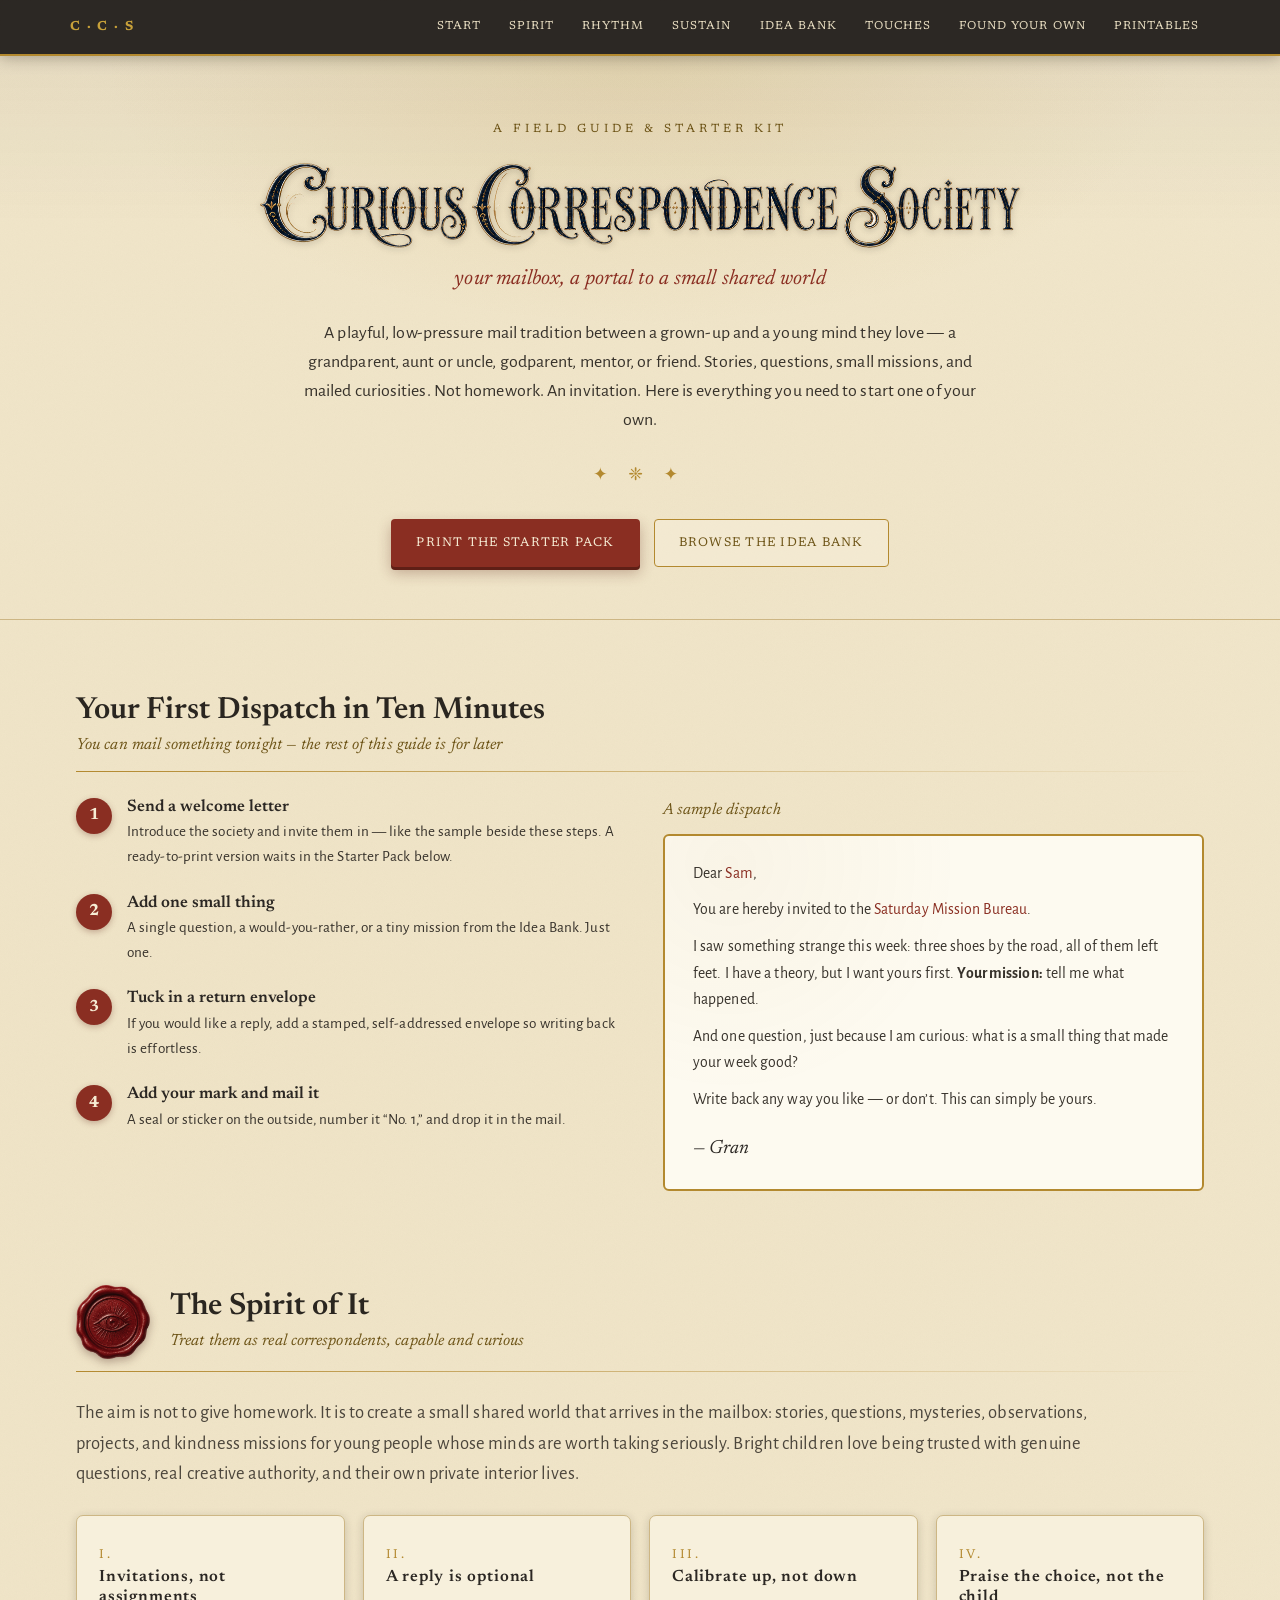
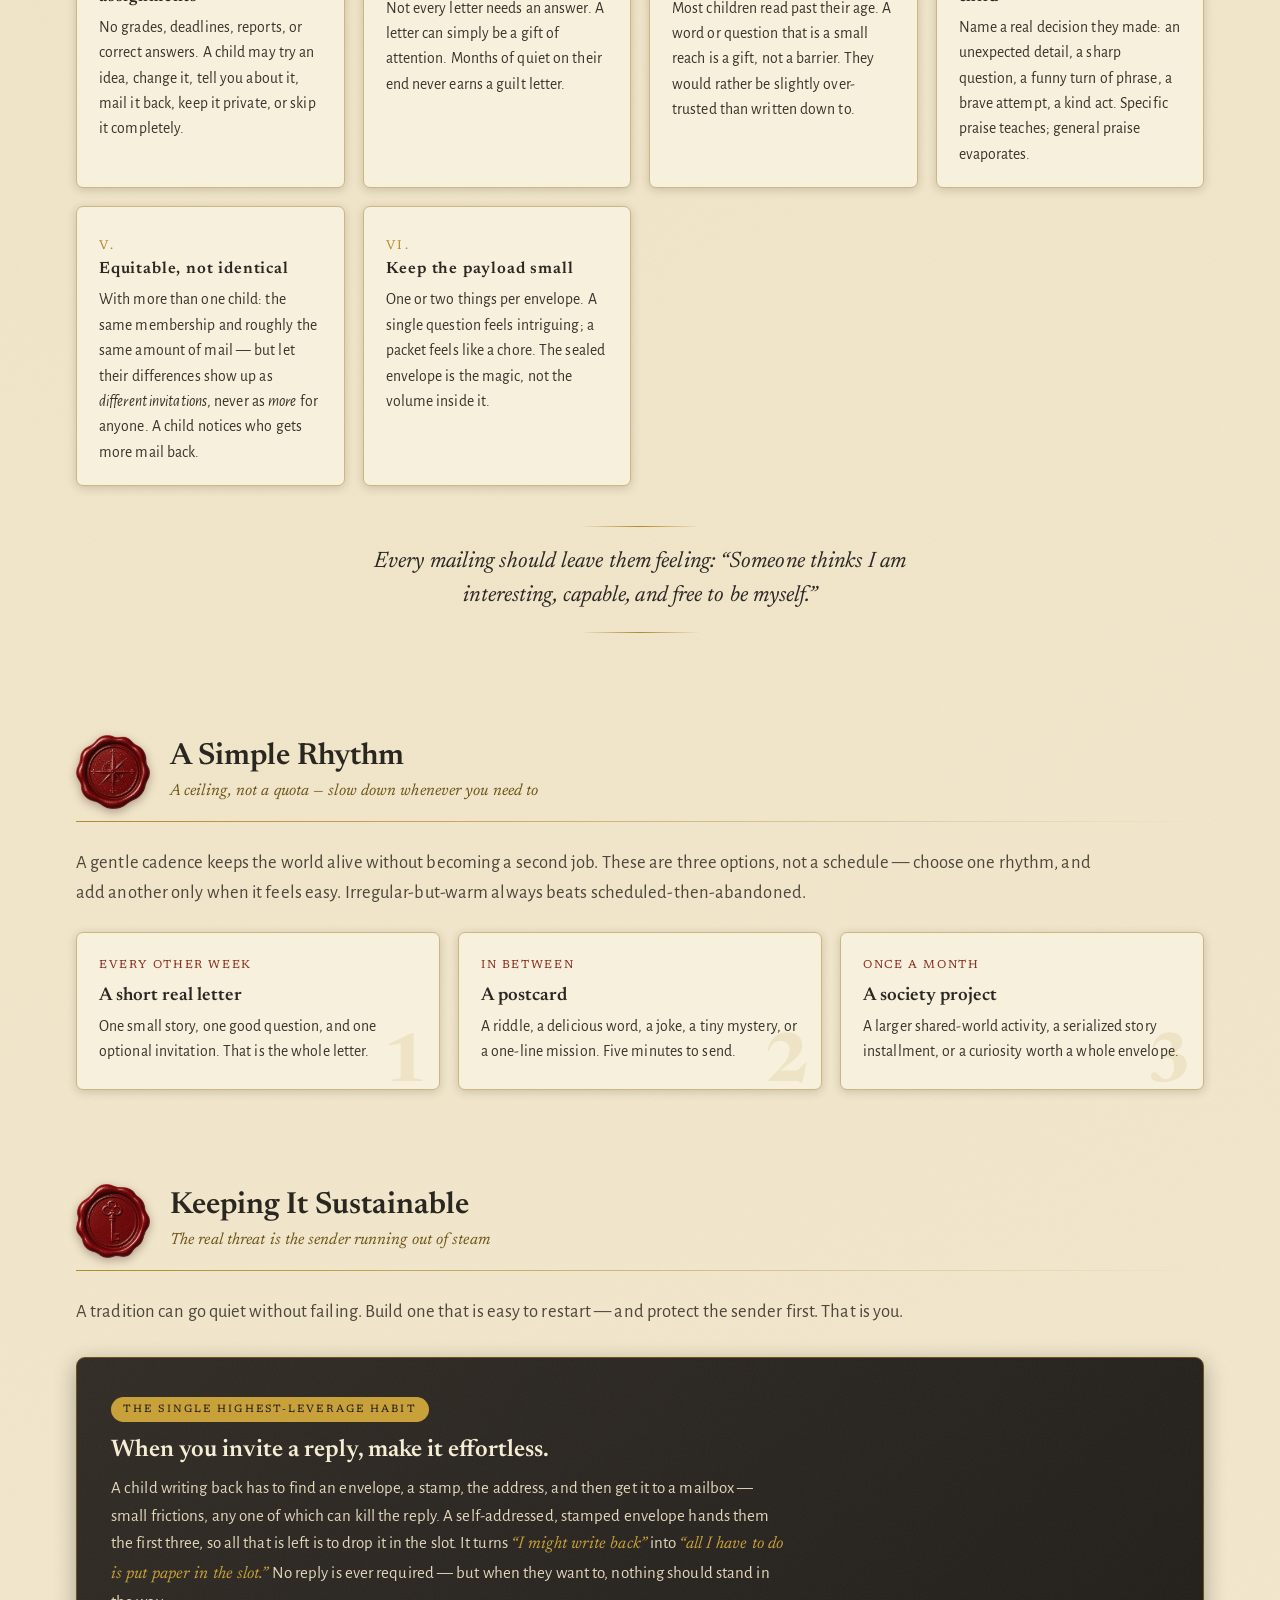
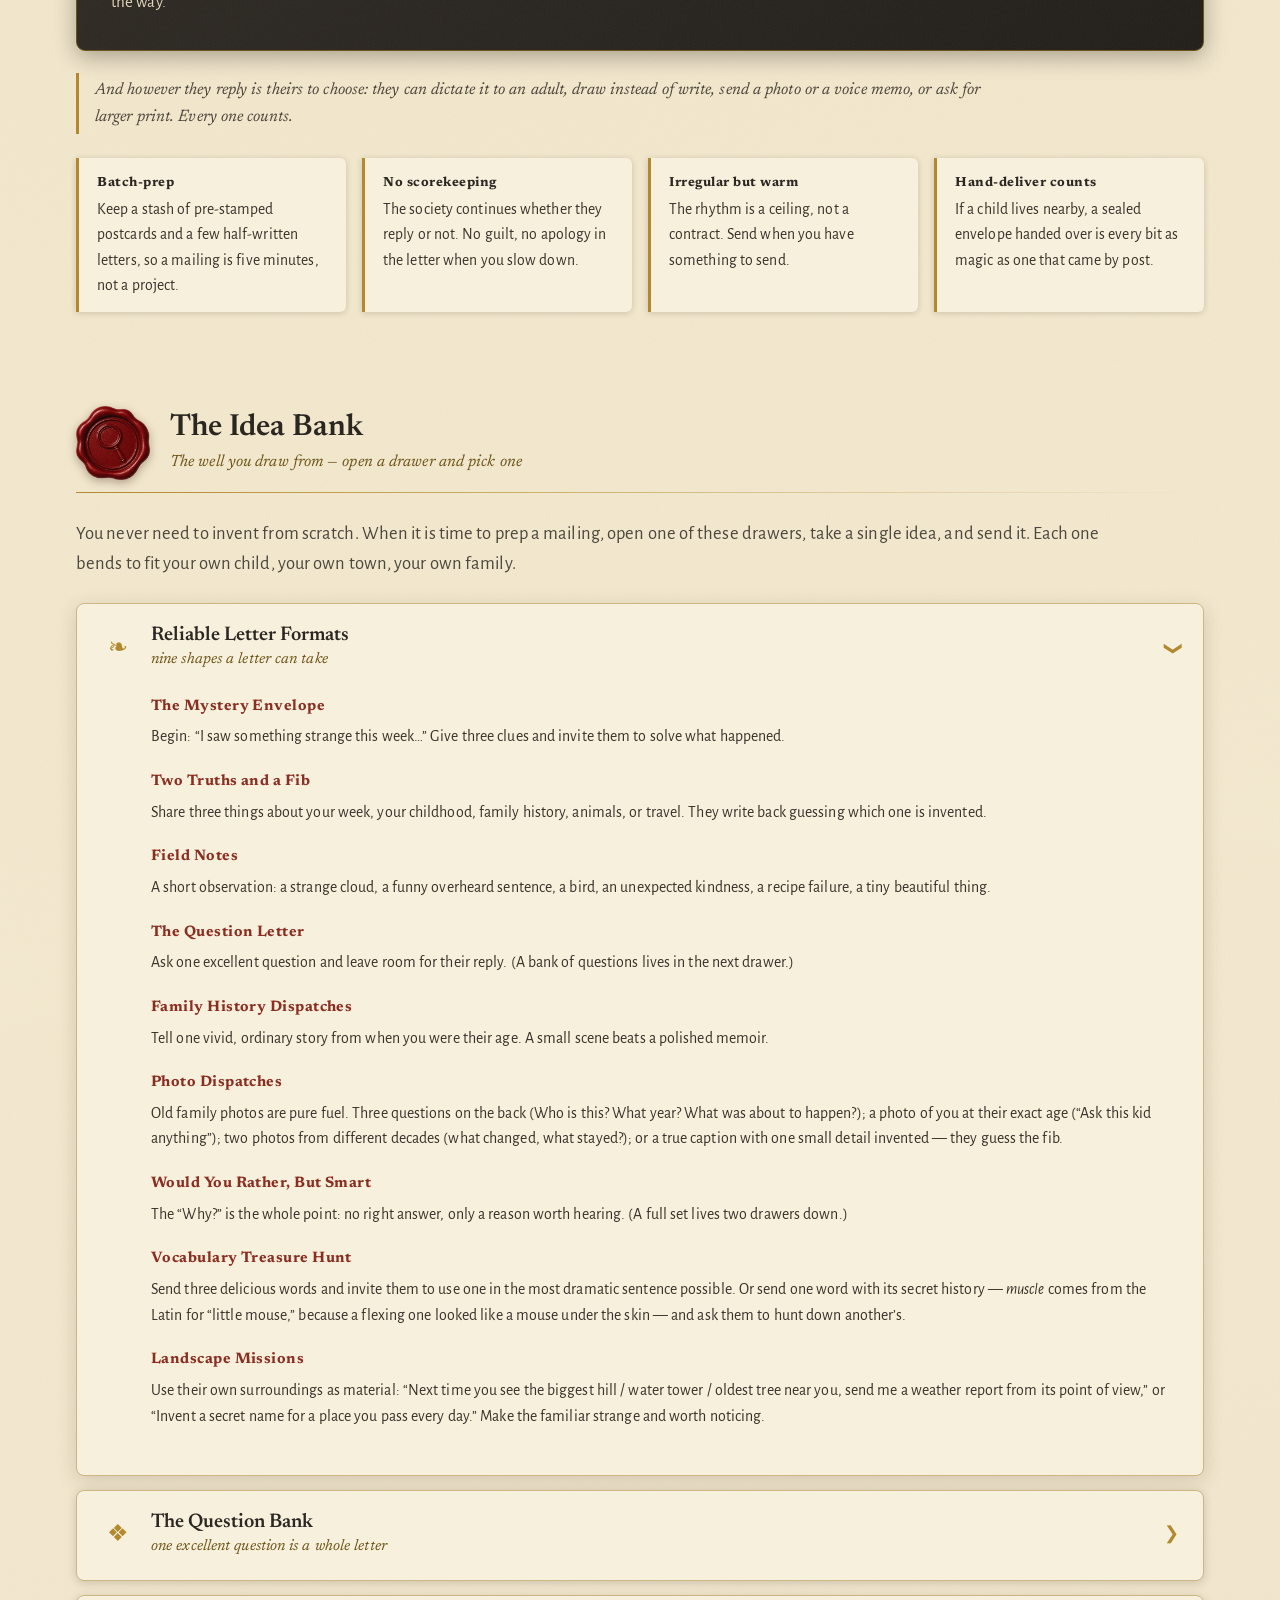
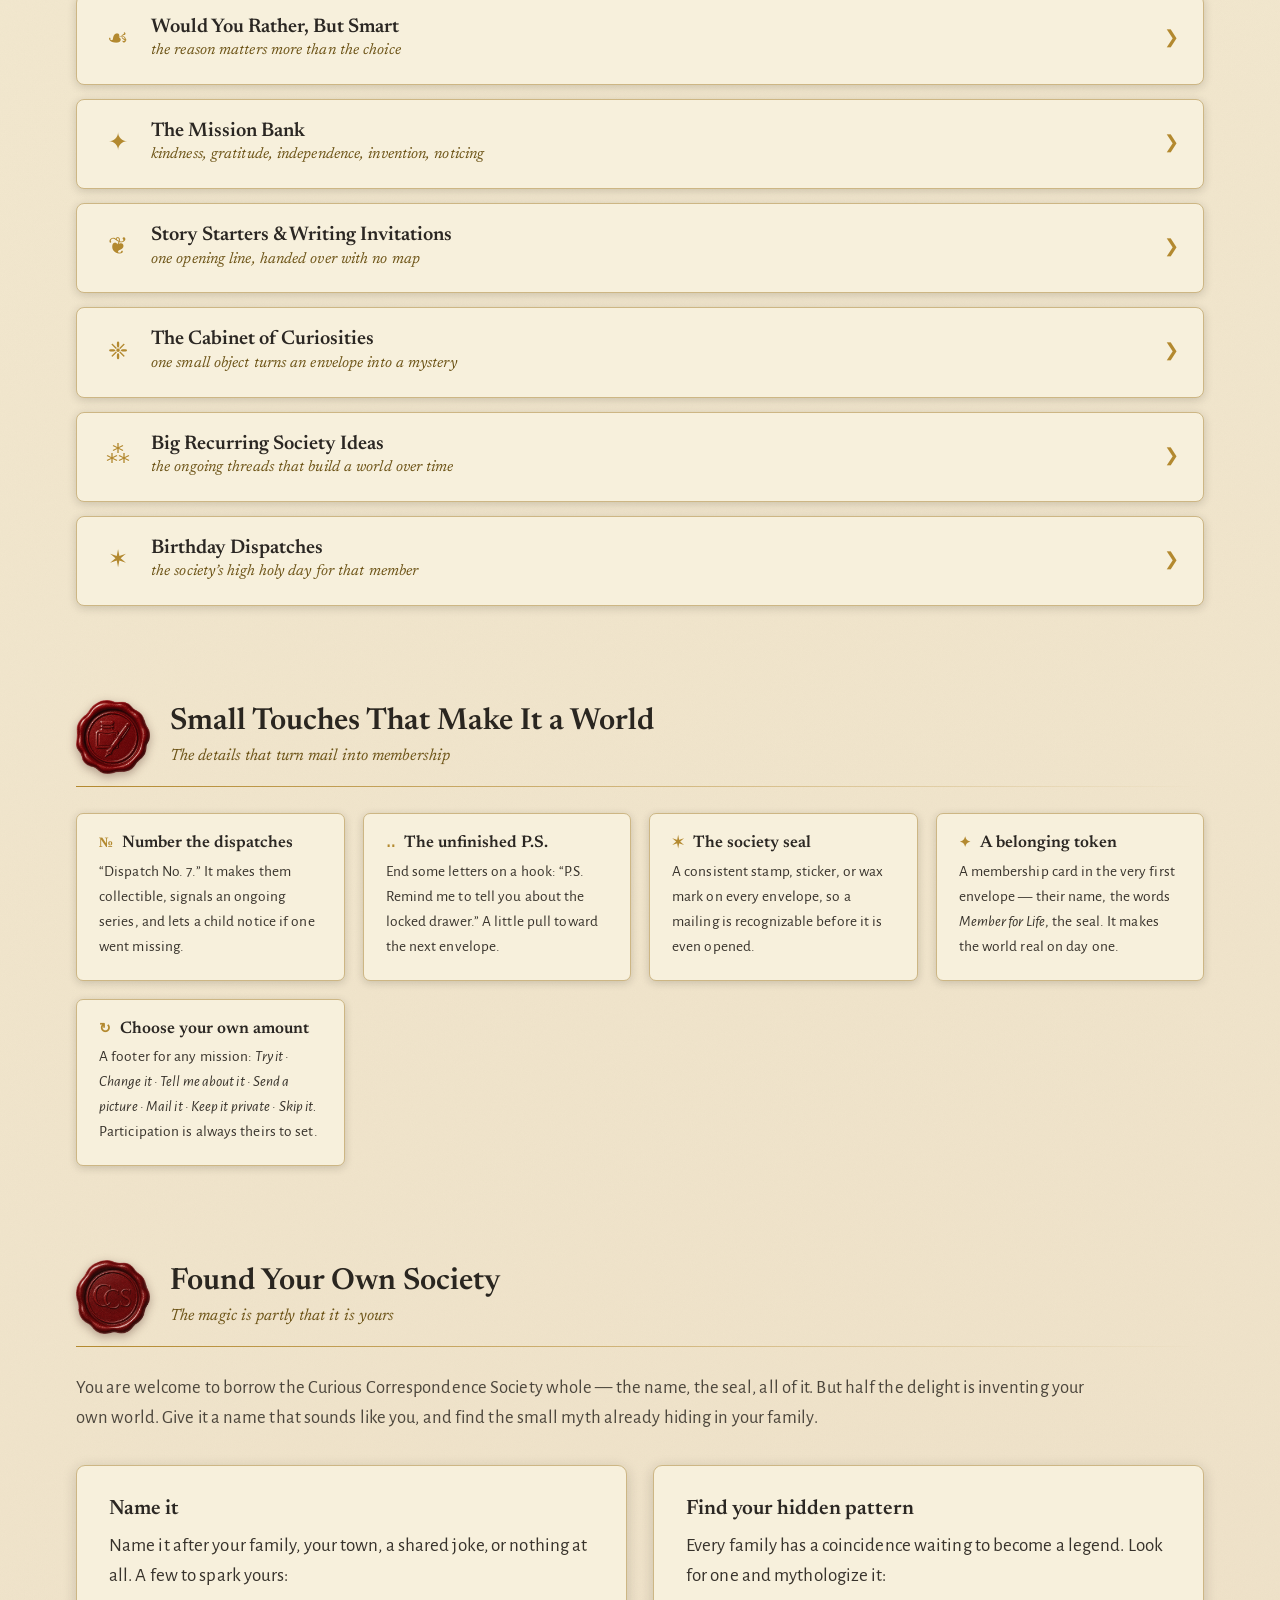
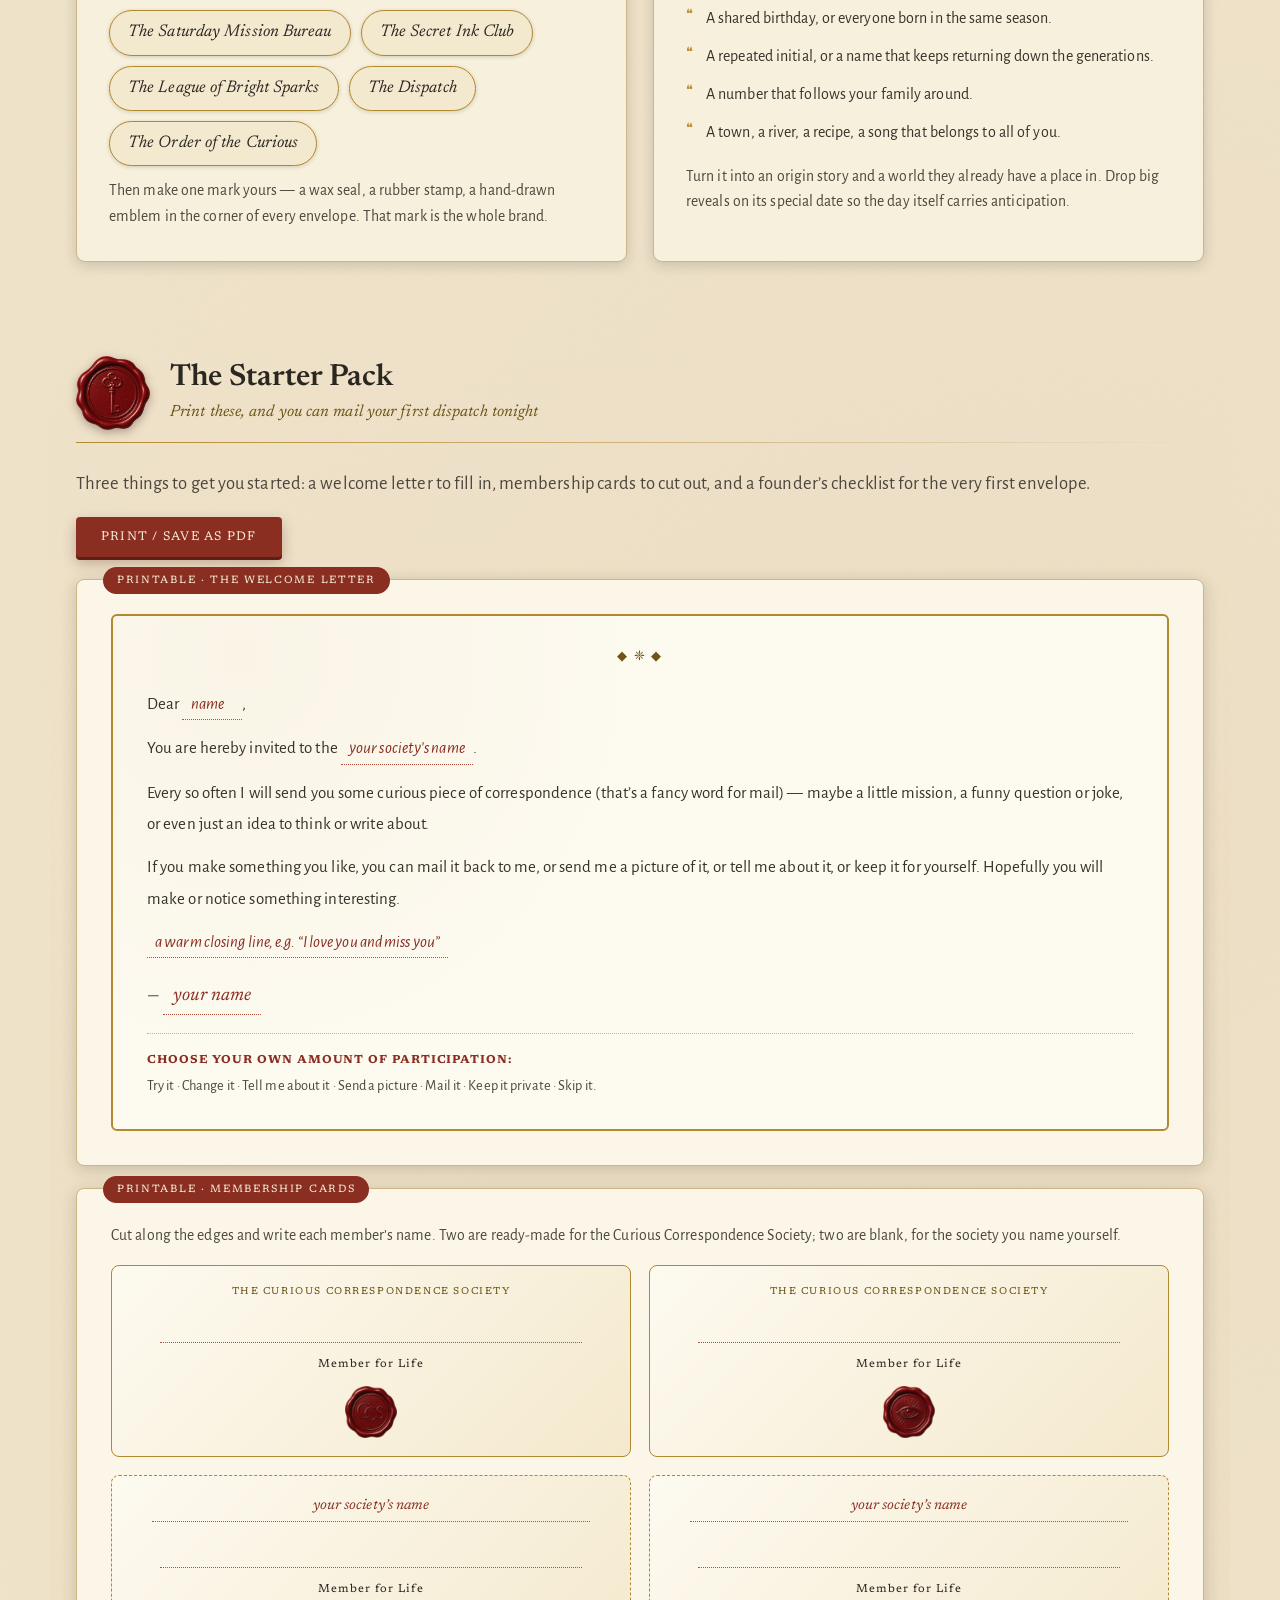
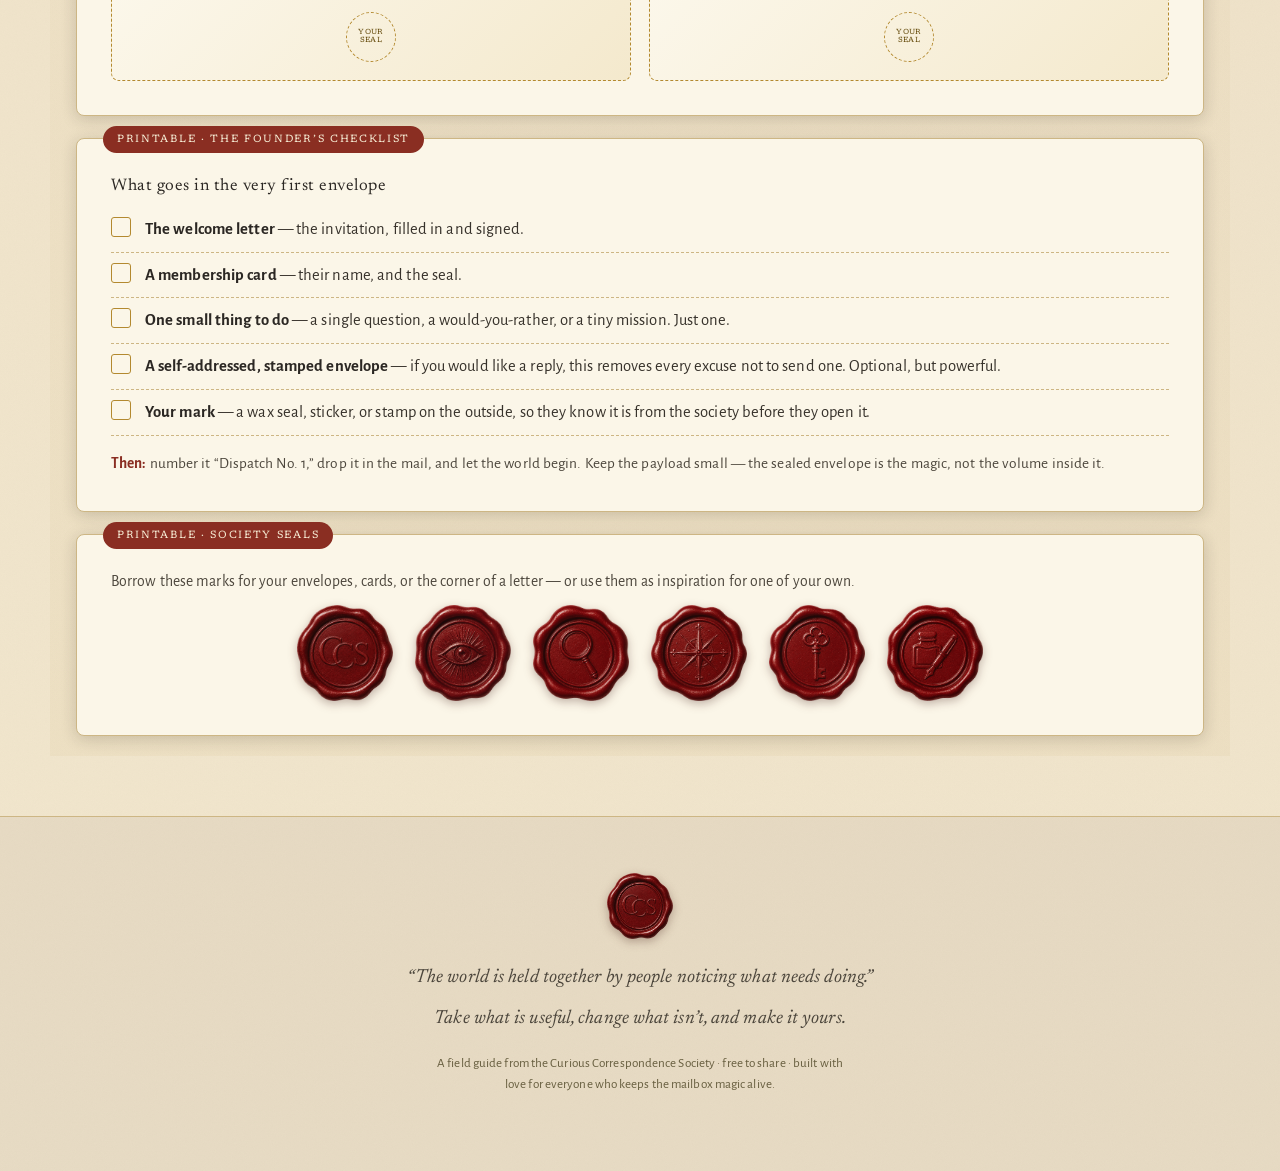
==== index.html @ 58514952 "Curious Correspondence Society: field guide + printable starter kit" ====
<!DOCTYPE html>
<html lang="en">
<head>
<meta charset="UTF-8">
<meta name="viewport" content="width=device-width, initial-scale=1.0">
<title>The Curious Correspondence Society — Start Your Own</title>
<meta name="description" content="A field guide and printable starter kit for starting a playful mail tradition with a young mind you love. Stories, questions, small missions, and mailed curiosities.">
<meta property="og:title" content="The Curious Correspondence Society — Start Your Own">
<meta property="og:description" content="A field guide and printable starter kit for starting a playful mail tradition with a young mind you love.">
<meta property="og:type" content="website">
<meta property="og:image" content="https://caldwellcourtneyc.github.io/curious-correspondence-society/assets/CCS-seal.png">
<link rel="icon" type="image/png" href="assets/CCS-seal.png">
<link href="fonts/fonts.css" rel="stylesheet">
<style>
  :root{
    --parchment:#f3e9cf;
    --parchment-deep:#ecdfbe;
    --parchment-card:#f7f0dc;
    --ink:#2a2620;
    --ink-soft:#4c463c;
    --ink-body:#37322b;
    --charcoal:#2b2723;
    --gold:#b3892f;
    --gold-bright:#c8a13a;
    --gold-deep:#6d5417;
    --wax:#8a2e22;
    --wax-soft:#b7503f;
    --rule:#cdb684;
    --shadow:rgba(32,26,18,.18);
  }
  *{box-sizing:border-box;margin:0;padding:0}
  html{scroll-behavior:smooth}
  body{
    font-family:'Alegreya Sans',system-ui,sans-serif;
    color:var(--ink-body);
    background:var(--parchment);
    background-image:
      radial-gradient(circle at 15% 12%, rgba(179,137,47,.06), transparent 42%),
      radial-gradient(circle at 85% 78%, rgba(138,46,34,.05), transparent 45%),
      url("data:image/svg+xml,%3Csvg xmlns='http://www.w3.org/2000/svg' width='140' height='140'%3E%3Cfilter id='n'%3E%3CfeTurbulence type='fractalNoise' baseFrequency='0.9' numOctaves='2' stitchTiles='stitch'/%3E%3CfeColorMatrix type='saturate' values='0'/%3E%3C/filter%3E%3Crect width='140' height='140' filter='url(%23n)' opacity='0.035'/%3E%3C/svg%3E");
    font-size:19px;
    line-height:1.62;
    letter-spacing:.005em;
  }
  h1,h2,h3,.display{font-family:'Newsreader',serif;font-optical-sizing:auto;color:var(--ink);font-weight:600;letter-spacing:0;line-height:1.18}
  .fell{font-family:'Newsreader',serif;font-style:italic}
  a{color:var(--wax)}
  a:focus-visible, summary:focus-visible, .btn:focus-visible, button:focus-visible{outline:2px solid var(--wax);outline-offset:3px;border-radius:3px}
  nav a:focus-visible{outline-color:var(--gold-bright);outline-offset:2px}
  .visually-hidden{position:absolute!important;width:1px;height:1px;padding:0;margin:-1px;overflow:hidden;clip:rect(0 0 0 0);white-space:nowrap;border:0}
  .skip-link{position:absolute;left:8px;top:-48px;z-index:60;background:var(--wax);color:#f6ecd4;padding:9px 16px;border-radius:0 0 5px 5px;font-family:'Newsreader',serif;font-size:.72rem;letter-spacing:.08em;text-transform:uppercase;text-decoration:none;transition:top .15s}
  .skip-link:focus{top:0}
  @media(prefers-reduced-motion:reduce){html{scroll-behavior:auto} *{transition:none!important;animation:none!important}}

  /* ===== NAV ===== */
  nav{
    position:sticky;top:0;z-index:40;
    background:rgba(38,34,30,.97);
    backdrop-filter:blur(4px);
    border-bottom:2px solid var(--gold);
    box-shadow:0 2px 14px rgba(20,16,10,.28);
  }
  nav .wrap{max-width:1180px;margin:0 auto;display:flex;align-items:center;gap:6px;padding:0 20px;height:54px;overflow-x:auto}
  nav .brand{font-family:'Newsreader',serif;color:var(--gold-bright);font-weight:700;font-size:.82rem;letter-spacing:.14em;text-transform:uppercase;white-space:nowrap;margin-right:auto;padding-right:14px}
  nav a{
    color:#e7dcc0;text-decoration:none;font-family:'Newsreader',serif;font-size:.72rem;
    letter-spacing:.09em;text-transform:uppercase;white-space:nowrap;padding:7px 11px;border-radius:3px;
    transition:color .18s,background .18s
  }
  nav a:hover{color:var(--gold-bright);background:rgba(255,255,255,.06)}

  /* ===== LAYOUT ===== */
  .section{max-width:1180px;margin:0 auto;padding:74px 26px 20px;scroll-margin-top:66px}
  .section.narrow{max-width:860px}
  .lede{font-size:1.16rem;color:var(--ink-soft);max-width:56em}

  /* ===== HERO ===== */
  header.hero{
    position:relative;text-align:center;
    padding:64px 22px 52px;
    background:
      linear-gradient(180deg, rgba(40,36,31,.05), transparent 30%),
      radial-gradient(ellipse 70% 80% at 50% 0%, rgba(179,137,47,.14), transparent 60%);
    border-bottom:1px solid var(--rule);
  }
  header.hero .kicker{font-family:'Newsreader',serif;letter-spacing:.34em;text-transform:uppercase;font-size:.74rem;color:var(--gold-deep);margin-bottom:24px}
  header.hero .wordmark{width:min(760px,90vw);height:auto;display:block;margin:0 auto 6px;filter:drop-shadow(0 2px 3px rgba(32,26,18,.16))}
  header.hero .tag{font-family:'Newsreader',serif;font-style:italic;font-size:1.32rem;color:var(--wax);margin:14px 0 22px}
  header.hero .intro{max-width:38em;margin:0 auto;font-size:1.12rem;color:var(--ink-body)}
  .flourish{color:var(--gold);font-size:1.1rem;letter-spacing:.5em;margin:26px 0 4px;user-select:none}
  .cta-row{display:flex;gap:14px;justify-content:center;flex-wrap:wrap;margin-top:30px}
  .btn{
    font-family:'Newsreader',serif;font-size:.78rem;letter-spacing:.1em;text-transform:uppercase;
    padding:13px 24px;border-radius:4px;text-decoration:none;cursor:pointer;border:1.5px solid transparent;
    transition:transform .14s,box-shadow .14s,background .14s
  }
  .btn.primary{background:var(--wax);color:#f6ecd4;box-shadow:0 3px 0 #5f1f16,0 6px 14px rgba(90,30,20,.3)}
  .btn.primary:hover{transform:translateY(-1px);box-shadow:0 4px 0 #5f1f16,0 9px 18px rgba(90,30,20,.34)}
  .btn.ghost{border-color:var(--gold);color:var(--gold-deep);background:rgba(247,240,220,.5)}
  .btn.ghost:hover{background:var(--gold);color:#fff}

  /* ===== QUICK START ===== */
  .start-grid{display:grid;grid-template-columns:1fr 1fr;gap:46px;margin-top:24px;align-items:start}
  .quickstart{display:flex;flex-direction:column;gap:24px}
  .qstep{display:grid;grid-template-columns:auto 1fr;column-gap:15px;row-gap:3px;align-items:start}
  .qstep .qnum{grid-column:1;grid-row:1 / span 2;display:flex;align-items:center;justify-content:center;width:36px;height:36px;border-radius:50%;background:var(--wax);color:#f6ecd4;font-family:'Newsreader',serif;font-weight:700;font-size:1.02rem;box-shadow:0 2px 6px rgba(90,30,20,.3)}
  .qstep h3{grid-column:2;grid-row:1;font-size:1.04rem;color:var(--charcoal);margin-bottom:0}
  .qstep p{grid-column:2;grid-row:2;font-size:.95rem}
  .example-cap{font-family:'Newsreader',serif;font-style:italic;color:var(--gold-deep);font-size:1rem;margin-bottom:10px}
  .letter.example{margin:0;font-size:.98rem;line-height:1.7;padding:24px 28px}
  .replynote{margin-top:22px;font-family:'Newsreader',serif;font-style:italic;color:var(--ink-soft);font-size:1.04rem;border-left:3px solid var(--gold);padding:4px 0 4px 16px;max-width:56em}
  @media(max-width:760px){.start-grid{grid-template-columns:1fr;gap:30px}}

  /* ===== SECTION HEADINGS ===== */
  .head{display:flex;align-items:center;gap:20px;margin-bottom:12px}
  .head .seal{width:74px;height:74px;flex:none;filter:drop-shadow(0 3px 5px rgba(60,20,14,.34))}
  .head h2{font-size:1.9rem}
  .head .sub{font-family:'Newsreader',serif;font-style:italic;color:var(--gold-deep);font-size:1.02rem;margin-top:2px}
  .rule{height:1px;background:linear-gradient(90deg,var(--gold),transparent);margin:8px 0 26px}

  /* ===== SPIRIT / PRINCIPLE CARDS ===== */
  .principles{display:grid;grid-template-columns:repeat(auto-fit,minmax(232px,1fr));gap:18px;margin-top:26px}
  .principle{background:var(--parchment-card);border:1px solid var(--rule);border-radius:7px;padding:22px 22px 20px;box-shadow:0 2px 10px var(--shadow)}
  .principle h3{font-size:1.02rem;letter-spacing:.05em;margin-bottom:8px;color:var(--charcoal)}
  .principle p{font-size:.98rem;color:var(--ink-body)}
  .principle .mark{font-family:'Newsreader';color:var(--gold);font-size:.8rem;letter-spacing:.2em}

  blockquote.oath{
    font-family:'Newsreader',serif;font-style:italic;font-size:1.4rem;line-height:1.5;
    text-align:center;color:var(--charcoal);max-width:24em;margin:40px auto 8px;position:relative;padding:20px 0
  }
  blockquote.oath::before,blockquote.oath::after{content:'';position:absolute;left:50%;transform:translateX(-50%);width:120px;height:1px;background:linear-gradient(90deg,transparent,var(--gold),transparent)}
  blockquote.oath::before{top:0}blockquote.oath::after{bottom:0}

  /* ===== RHYTHM ===== */
  .rhythm{display:grid;grid-template-columns:repeat(auto-fit,minmax(230px,1fr));gap:18px;margin-top:24px}
  .beat{background:var(--parchment-card);border:1px solid var(--rule);border-radius:7px;padding:24px 22px;box-shadow:0 2px 10px var(--shadow);position:relative;overflow:hidden}
  .beat .when{font-family:'Newsreader';font-size:.72rem;letter-spacing:.14em;text-transform:uppercase;color:var(--wax);margin-bottom:9px}
  .beat h3{font-size:1.16rem;margin-bottom:7px;color:var(--charcoal)}
  .beat p{font-size:.98rem}
  .beat .num{position:absolute;right:12px;bottom:-10px;font-family:'Newsreader';font-weight:700;font-size:4.2rem;color:rgba(179,137,47,.13);line-height:1}

  /* ===== SUSTAIN / SASE HIGHLIGHT ===== */
  .keystone{
    background:url("data:image/svg+xml,%3Csvg xmlns='http://www.w3.org/2000/svg' width='160' height='160'%3E%3Cfilter id='ink'%3E%3CfeTurbulence type='fractalNoise' baseFrequency='0.85' numOctaves='2' stitchTiles='stitch'/%3E%3CfeColorMatrix type='saturate' values='0'/%3E%3C/filter%3E%3Crect width='160' height='160' filter='url(%23ink)' opacity='0.05'/%3E%3C/svg%3E"), linear-gradient(140deg,#302b25,#211d19);color:#f0e7cd;border-radius:9px;
    padding:34px 34px;margin-top:30px;border:1px solid var(--gold-deep);position:relative;
    box-shadow:0 6px 22px rgba(20,16,10,.32)
  }
  .keystone .tagpill{display:inline-block;font-family:'Newsreader';font-size:.66rem;letter-spacing:.2em;text-transform:uppercase;color:#241f1a;background:var(--gold-bright);padding:4px 12px;border-radius:20px;margin-bottom:14px}
  .keystone h3{color:#f4ecd4;font-size:1.5rem;margin-bottom:10px}
  .keystone p{color:#e2d7bb;font-size:1.06rem;max-width:40em}
  .keystone .hl{color:var(--gold-bright);font-style:italic;font-family:'Newsreader',serif}
  .sustain-list{display:grid;grid-template-columns:repeat(auto-fit,minmax(240px,1fr));gap:16px;margin-top:24px}
  .sustain-list li{list-style:none;background:var(--parchment-card);border-left:3px solid var(--gold);padding:14px 18px;border-radius:0 6px 6px 0;font-size:.98rem;box-shadow:0 1px 6px var(--shadow)}
  .sustain-list li b{color:var(--charcoal);font-family:'Newsreader';font-size:.82rem;letter-spacing:.04em;display:block;margin-bottom:3px}

  /* ===== IDEA BANK (accordion) ===== */
  .bank-intro{margin-bottom:8px}
  .bank{display:flex;flex-direction:column;gap:14px;margin-top:24px}
  details.cat{
    background:var(--parchment-card);border:1px solid var(--rule);border-radius:8px;
    box-shadow:0 2px 10px var(--shadow);overflow:hidden;transition:box-shadow .2s
  }
  details.cat[open]{box-shadow:0 5px 20px rgba(60,40,16,.16)}
  details.cat summary{
    cursor:pointer;list-style:none;padding:20px 24px;display:flex;align-items:center;gap:16px;
    user-select:none;transition:background .16s
  }
  details.cat summary::-webkit-details-marker{display:none}
  details.cat summary:hover{background:rgba(179,137,47,.07)}
  .cat .icn{font-family:'Newsreader',serif;font-size:1.5rem;line-height:1;flex:none;width:34px;text-align:center;color:var(--gold);text-shadow:0 1px 0 rgba(255,255,255,.4)}
  .cat .cat-t{flex:1}
  .cat .cat-t h3{font-size:1.24rem;color:var(--charcoal)}
  .cat .cat-t .cap{font-family:'Newsreader',serif;font-style:italic;color:var(--gold-deep);font-size:.96rem}
  .cat .chev{font-family:'Newsreader';color:var(--gold);font-size:1.1rem;transition:transform .22s;flex:none}
  details.cat[open] .chev{transform:rotate(90deg)}
  .cat-body{padding:2px 26px 26px 74px}
  .cat-body>p.note{font-size:.98rem;color:var(--ink-soft);margin:6px 0 16px;max-width:46em}
  .fmt{margin-bottom:20px}
  .fmt h4{font-family:'Newsreader';font-size:.95rem;letter-spacing:.03em;color:var(--wax);margin-bottom:5px}
  .fmt p{font-size:.99rem}
  .idea-list{columns:2;column-gap:34px;margin-top:6px}
  .idea-list li{list-style:none;padding:6px 0 6px 20px;position:relative;break-inside:avoid;font-size:1rem}
  .idea-list li::before{content:'\275D';position:absolute;left:0;top:5px;color:var(--gold);font-size:.8rem}
  .subhead{font-family:'Newsreader';font-size:.86rem;letter-spacing:.08em;text-transform:uppercase;color:var(--charcoal);margin:20px 0 6px;padding-bottom:5px;border-bottom:1px solid var(--rule)}
  .wordtrio{display:inline-block;background:rgba(179,137,47,.14);border:1px solid var(--rule);border-radius:4px;padding:2px 9px;margin:3px 5px 3px 0;font-family:'Newsreader';font-size:.82rem;color:var(--gold-deep)}

  /* ===== TOUCHES ===== */
  .touches{display:grid;grid-template-columns:repeat(auto-fit,minmax(250px,1fr));gap:18px;margin-top:24px}
  .touch{background:var(--parchment-card);border:1px solid var(--rule);border-radius:7px;padding:20px 22px;box-shadow:0 2px 9px var(--shadow)}
  .touch h3{font-size:1.05rem;color:var(--charcoal);margin-bottom:6px;display:flex;align-items:baseline;gap:9px}
  .touch h3 .g{font-family:'Newsreader';color:var(--gold);font-size:.9rem}
  .touch p{font-size:.96rem}

  /* ===== FOUND YOUR OWN ===== */
  .found{background:var(--parchment-card);border:1px solid var(--rule);border-radius:9px;padding:32px;margin-top:24px;box-shadow:0 3px 14px var(--shadow)}
  .found h3{color:var(--charcoal);font-size:1.3rem;margin-bottom:8px}
  .namegrid{display:flex;flex-wrap:wrap;gap:10px;margin:18px 0 6px}
  .namechip{font-family:'Newsreader',serif;font-style:italic;font-size:1.06rem;color:var(--charcoal);background:var(--parchment);border:1px solid var(--gold);border-radius:30px;padding:8px 18px;box-shadow:0 1px 4px var(--shadow)}
  .twocol{display:grid;grid-template-columns:1fr 1fr;gap:26px;margin-top:8px}
  @media(max-width:720px){.twocol{grid-template-columns:1fr}.idea-list{columns:1}}

  /* ===== PRINTABLES ===== */
  #printables{background:linear-gradient(180deg,transparent,rgba(179,137,47,.06))}
  .printable{
    background:#fbf6e8;border:1px solid var(--rule);border-radius:8px;padding:34px;margin-top:22px;
    box-shadow:0 3px 16px var(--shadow);position:relative
  }
  .printable .plabel{position:absolute;top:-13px;left:26px;background:var(--wax);color:#f6ecd4;font-family:'Newsreader';font-size:.66rem;letter-spacing:.16em;text-transform:uppercase;padding:5px 14px;border-radius:20px}
  .letter{
    border:2px double var(--gold);border-radius:6px;padding:30px 34px;background:
      radial-gradient(circle at 12% 8%,rgba(179,137,47,.05),transparent 40%),#fdfaf0;
    font-size:1.06rem;line-height:1.85
  }
  .letter .fill{border-bottom:1.5px dotted var(--wax-soft);color:var(--wax);font-style:italic;padding:0 6px;min-width:60px;display:inline-block}
  .letter .sig{font-family:'Newsreader',serif;font-style:italic;font-size:1.2rem;color:var(--charcoal);margin-top:20px}
  .cards-sheet{display:grid;grid-template-columns:1fr 1fr;gap:18px;margin-top:6px}
  .memcard{
    border:1.5px solid var(--gold);border-radius:8px;padding:18px;text-align:center;background:
      linear-gradient(135deg,#fdfaf0,#f4e9cd);position:relative;min-height:172px;
      display:flex;flex-direction:column;justify-content:center;gap:5px
  }
  .memcard .mc-soc{font-family:'Newsreader';font-size:.62rem;letter-spacing:.16em;text-transform:uppercase;color:var(--gold-deep)}
  .memcard .mc-name{font-family:'Newsreader',serif;font-style:italic;font-size:1.1rem;color:var(--wax);border-bottom:1px dotted var(--wax-soft);padding-bottom:5px;margin:4px 30px}
  .memcard .mc-status{font-family:'Newsreader';font-size:.72rem;letter-spacing:.08em;color:var(--charcoal);margin-top:4px}
  .memcard .mc-seal{width:52px;height:52px;margin:6px auto 0}
  .memcard.blank{border-style:dashed}
  .mc-soc-fill{font-family:'Newsreader',serif;font-style:italic;font-size:.9rem;color:var(--wax);border-bottom:1px dotted var(--wax-soft);padding-bottom:4px;margin:0 22px 2px}
  .mc-emblem-blank{width:50px;height:50px;margin:8px auto 0;border:1.5px dashed var(--gold);border-radius:50%;display:flex;align-items:center;justify-content:center;font-family:'Newsreader',serif;font-size:.46rem;line-height:1.15;color:var(--gold-deep);text-transform:uppercase;letter-spacing:.06em;text-align:center}
  .checklist{list-style:none;margin-top:6px}
  .checklist li{padding:9px 0 9px 34px;position:relative;font-size:1.04rem;border-bottom:1px dashed var(--rule)}
  .checklist li::before{content:'';position:absolute;left:0;top:10px;width:18px;height:18px;border:1.5px solid var(--gold);border-radius:3px}
  .checklist li b{color:var(--charcoal)}
  .seal-strip{display:flex;flex-wrap:wrap;gap:22px;justify-content:center;margin-top:10px}
  .seal-strip img{width:96px;height:96px;filter:drop-shadow(0 3px 5px rgba(60,20,14,.3))}

  /* ===== FOOTER ===== */
  footer{text-align:center;padding:56px 22px 70px;margin-top:60px;border-top:1px solid var(--rule);background:rgba(40,36,31,.05)}
  footer .seal{width:66px;height:66px;margin-bottom:14px;filter:drop-shadow(0 3px 5px rgba(60,20,14,.3))}
  footer p{font-family:'Newsreader',serif;font-style:italic;color:var(--ink-soft);max-width:32em;margin:0 auto 6px}
  footer .fine{font-family:'Alegreya Sans';font-style:normal;font-size:.82rem;color:#675e3f;margin-top:18px}

  /* ===== PRINT — "Print the Starter Pack" prints ONLY the 4 printable artifacts ===== */
  @media print{
    @page{ size:Letter; margin:14mm; }
    nav, header.hero, footer, .section:not(#printables), .print-hide{ display:none !important; }
    html, body{ background:#fff !important; color:#000; }
    body{ background-image:none !important; font-size:11pt; }
    #printables{ background:#fff; padding:0; max-width:none; }
    #printables .printable{ break-before:page; break-inside:avoid; box-shadow:none; border:1px solid #999; margin:0; padding:20px; }
    #printables .printable:first-of-type{ break-before:auto; }
    .memcard{ box-shadow:none; }
  }
  @media(max-width:600px){
    body{font-size:17px}
    .head h2{font-size:1.5rem}
    .head .seal{width:56px;height:56px}
    .cat-body{padding-left:26px}
    .cards-sheet{grid-template-columns:1fr}
    /* Mobile nav: brand + two priority links, no horizontal scroll */
    nav .wrap{overflow-x:visible;gap:2px}
    nav .brand{font-size:.72rem;padding-right:8px}
    nav a{display:none}
    nav a[href="#start"], nav a[href="#bank"], nav a[href="#printables"]{display:inline-block}
  }
</style>
</head>
<body>

<a class="skip-link" href="#main">Skip to content</a>

<nav aria-label="Field guide sections">
  <div class="wrap">
    <span class="brand">C · C · S</span>
    <a href="#start">Start</a>
    <a href="#spirit">Spirit</a>
    <a href="#rhythm">Rhythm</a>
    <a href="#sustain">Sustain</a>
    <a href="#bank">Idea Bank</a>
    <a href="#touches">Touches</a>
    <a href="#found">Found Your Own</a>
    <a href="#printables">Printables</a>
  </div>
</nav>

<header class="hero">
  <h1 class="visually-hidden">Curious Correspondence Society — Start Your Own</h1>
  <div class="kicker">A Field Guide &amp; Starter Kit</div>
  <img class="wordmark" src="assets/CCS-wordmark.png" alt="Curious Correspondence Society">
  <div class="tag">your mailbox, a portal to a small shared world</div>
  <p class="intro">A playful, low-pressure mail tradition between a grown-up and a young mind they love — a grandparent, aunt or uncle, godparent, mentor, or friend. Stories, questions, small missions, and mailed curiosities. Not homework. An invitation. Here is everything you need to start one of your own.</p>
  <div class="flourish">✦ ❈ ✦</div>
  <div class="cta-row">
    <a class="btn primary" href="#printables">Print the Starter Pack</a>
    <a class="btn ghost" href="#bank">Browse the Idea Bank</a>
  </div>
</header>

<main id="main">

<!-- ============ START HERE ============ -->
<section class="section" id="start">
  <div class="head">
    <div>
      <h2>Your First Dispatch in Ten Minutes</h2>
      <div class="sub">You can mail something tonight — the rest of this guide is for later</div>
    </div>
  </div>
  <div class="rule"></div>
  <div class="start-grid">
  <div class="quickstart">
    <div class="qstep"><span class="qnum">1</span><h3>Send a welcome letter</h3><p>Introduce the society and invite them in — like the sample beside these steps. A ready-to-print version waits in the Starter Pack below.</p></div>
    <div class="qstep"><span class="qnum">2</span><h3>Add one small thing</h3><p>A single question, a would-you-rather, or a tiny mission from the Idea Bank. Just one.</p></div>
    <div class="qstep"><span class="qnum">3</span><h3>Tuck in a return envelope</h3><p>If you would like a reply, add a stamped, self-addressed envelope so writing back is effortless.</p></div>
    <div class="qstep"><span class="qnum">4</span><h3>Add your mark and mail it</h3><p>A seal or sticker on the outside, number it &ldquo;No. 1,&rdquo; and drop it in the mail.</p></div>
  </div>
  <div class="example-wrap">
    <div class="example-cap">A sample dispatch</div>
    <div class="letter example">
      <p>Dear <span style="color:var(--wax)">Sam</span>,</p>
      <p style="margin-top:10px">You are hereby invited to the <span style="color:var(--wax)">Saturday Mission Bureau</span>.</p>
      <p style="margin-top:10px">I saw something strange this week: three shoes by the road, all of them left feet. I have a theory, but I want yours first. <b>Your mission:</b> tell me what happened.</p>
      <p style="margin-top:10px">And one question, just because I am curious: what is a small thing that made your week good?</p>
      <p style="margin-top:10px">Write back any way you like — or don&rsquo;t. This can simply be yours.</p>
      <p class="sig">— Gran</p>
    </div>
  </div>
  </div>
</section>

<!-- ============ SPIRIT ============ -->
<section class="section" id="spirit">
  <div class="head">
    <img class="seal" src="assets/eye-seal.png" alt="">
    <div>
      <h2>The Spirit of It</h2>
      <div class="sub">Treat them as real correspondents, capable and curious</div>
    </div>
  </div>
  <div class="rule"></div>
  <p class="lede">The aim is not to give homework. It is to create a small shared world that arrives in the mailbox: stories, questions, mysteries, observations, projects, and kindness missions for young people whose minds are worth taking seriously. Bright children love being trusted with genuine questions, real creative authority, and their own private interior lives.</p>

  <div class="principles">
    <div class="principle"><span class="mark">I.</span><h3>Invitations, not assignments</h3><p>No grades, deadlines, reports, or correct answers. A child may try an idea, change it, tell you about it, mail it back, keep it private, or skip it completely.</p></div>
    <div class="principle"><span class="mark">II.</span><h3>A reply is optional</h3><p>Not every letter needs an answer. A letter can simply be a gift of attention. Months of quiet on their end never earns a guilt letter.</p></div>
    <div class="principle"><span class="mark">III.</span><h3>Calibrate up, not down</h3><p>Most children read past their age. A word or question that is a small reach is a gift, not a barrier. They would rather be slightly over-trusted than written down to.</p></div>
    <div class="principle"><span class="mark">IV.</span><h3>Praise the choice, not the child</h3><p>Name a real decision they made: an unexpected detail, a sharp question, a funny turn of phrase, a brave attempt, a kind act. Specific praise teaches; general praise evaporates.</p></div>
    <div class="principle"><span class="mark">V.</span><h3>Equitable, not identical</h3><p>With more than one child: the same membership and roughly the same amount of mail — but let their differences show up as <i>different invitations</i>, never as <i>more</i> for anyone. A child notices who gets more mail back.</p></div>
    <div class="principle"><span class="mark">VI.</span><h3>Keep the payload small</h3><p>One or two things per envelope. A single question feels intriguing; a packet feels like a chore. The sealed envelope is the magic, not the volume inside it.</p></div>
  </div>

  <blockquote class="oath">Every mailing should leave them feeling: “Someone thinks I am interesting, capable, and free to be myself.”</blockquote>
</section>

<!-- ============ RHYTHM ============ -->
<section class="section" id="rhythm">
  <div class="head">
    <img class="seal" src="assets/compass-seal.png" alt="">
    <div>
      <h2>A Simple Rhythm</h2>
      <div class="sub">A ceiling, not a quota — slow down whenever you need to</div>
    </div>
  </div>
  <div class="rule"></div>
  <p class="lede">A gentle cadence keeps the world alive without becoming a second job. These are three options, not a schedule — choose one rhythm, and add another only when it feels easy. Irregular-but-warm always beats scheduled-then-abandoned.</p>
  <div class="rhythm">
    <div class="beat"><div class="when">Every other week</div><h3>A short real letter</h3><p>One small story, one good question, and one optional invitation. That is the whole letter.</p><span class="num">1</span></div>
    <div class="beat"><div class="when">In between</div><h3>A postcard</h3><p>A riddle, a delicious word, a joke, a tiny mystery, or a one-line mission. Five minutes to send.</p><span class="num">2</span></div>
    <div class="beat"><div class="when">Once a month</div><h3>A society project</h3><p>A larger shared-world activity, a serialized story installment, or a curiosity worth a whole envelope.</p><span class="num">3</span></div>
  </div>
</section>

<!-- ============ SUSTAIN ============ -->
<section class="section" id="sustain">
  <div class="head">
    <img class="seal" src="assets/key-seal.png" alt="">
    <div>
      <h2>Keeping It Sustainable</h2>
      <div class="sub">The real threat is the sender running out of steam</div>
    </div>
  </div>
  <div class="rule"></div>
  <p class="lede">A tradition can go quiet without failing. Build one that is easy to restart — and protect the sender first. That is you.</p>

  <div class="keystone">
    <span class="tagpill">The single highest-leverage habit</span>
    <h3>When you invite a reply, make it effortless.</h3>
    <p>A child writing back has to find an envelope, a stamp, the address, and then get it to a mailbox — small frictions, any one of which can kill the reply. A self-addressed, stamped envelope hands them the first three, so all that is left is to drop it in the slot. It turns <span class="hl">“I might write back”</span> into <span class="hl">“all I have to do is put paper in the slot.”</span> No reply is ever required — but when they want to, nothing should stand in the way.</p>
  </div>
  <p class="replynote">And however they reply is theirs to choose: they can dictate it to an adult, draw instead of write, send a photo or a voice memo, or ask for larger print. Every one counts.</p>

  <ul class="sustain-list">
    <li><b>Batch-prep</b>Keep a stash of pre-stamped postcards and a few half-written letters, so a mailing is five minutes, not a project.</li>
    <li><b>No scorekeeping</b>The society continues whether they reply or not. No guilt, no apology in the letter when you slow down.</li>
    <li><b>Irregular but warm</b>The rhythm is a ceiling, not a contract. Send when you have something to send.</li>
    <li><b>Hand-deliver counts</b>If a child lives nearby, a sealed envelope handed over is every bit as magic as one that came by post.</li>
  </ul>
</section>

<!-- ============ IDEA BANK ============ -->
<section class="section" id="bank">
  <div class="head">
    <img class="seal" src="assets/mag-glass-seal.png" alt="">
    <div>
      <h2>The Idea Bank</h2>
      <div class="sub">The well you draw from — open a drawer and pick one</div>
    </div>
  </div>
  <div class="rule"></div>
  <p class="lede bank-intro">You never need to invent from scratch. When it is time to prep a mailing, open one of these drawers, take a single idea, and send it. Each one bends to fit your own child, your own town, your own family.</p>

  <div class="bank">

    <!-- Letter formats -->
    <details class="cat" open>
      <summary><span class="icn" aria-hidden="true">❧</span><div class="cat-t"><h3>Reliable Letter Formats</h3><div class="cap">nine shapes a letter can take</div></div><span class="chev" aria-hidden="true">❯</span></summary>
      <div class="cat-body">
        <div class="fmt"><h4>The Mystery Envelope</h4><p>Begin: “I saw something strange this week…” Give three clues and invite them to solve what happened.</p></div>
        <div class="fmt"><h4>Two Truths and a Fib</h4><p>Share three things about your week, your childhood, family history, animals, or travel. They write back guessing which one is invented.</p></div>
        <div class="fmt"><h4>Field Notes</h4><p>A short observation: a strange cloud, a funny overheard sentence, a bird, an unexpected kindness, a recipe failure, a tiny beautiful thing.</p></div>
        <div class="fmt"><h4>The Question Letter</h4><p>Ask one excellent question and leave room for their reply. (A bank of questions lives in the next drawer.)</p></div>
        <div class="fmt"><h4>Family History Dispatches</h4><p>Tell one vivid, ordinary story from when you were their age. A small scene beats a polished memoir.</p></div>
        <div class="fmt"><h4>Photo Dispatches</h4><p>Old family photos are pure fuel. Three questions on the back (Who is this? What year? What was about to happen?); a photo of you at their exact age (“Ask this kid anything”); two photos from different decades (what changed, what stayed?); or a true caption with one small detail invented — they guess the fib.</p></div>
        <div class="fmt"><h4>Would You Rather, But Smart</h4><p>The “Why?” is the whole point: no right answer, only a reason worth hearing. (A full set lives two drawers down.)</p></div>
        <div class="fmt"><h4>Vocabulary Treasure Hunt</h4><p>Send three delicious words and invite them to use one in the most dramatic sentence possible. Or send one word with its secret history — <i>muscle</i> comes from the Latin for “little mouse,” because a flexing one looked like a mouse under the skin — and ask them to hunt down another’s.</p></div>
        <div class="fmt"><h4>Landscape Missions</h4><p>Use their own surroundings as material: “Next time you see the biggest hill / water tower / oldest tree near you, send me a weather report from its point of view,” or “Invent a secret name for a place you pass every day.” Make the familiar strange and worth noticing.</p></div>
      </div>
    </details>

    <!-- Question bank -->
    <details class="cat">
      <summary><span class="icn" aria-hidden="true">❖</span><div class="cat-t"><h3>The Question Bank</h3><div class="cap">one excellent question is a whole letter</div></div><span class="chev" aria-hidden="true">❯</span></summary>
      <div class="cat-body">
        <ul class="idea-list">
          <li>What is something adults usually misunderstand about kids?</li>
          <li>If you could make one rule the whole world had to follow, what would it be?</li>
          <li>What is a small thing that makes a day good?</li>
          <li>What is something you are better at than you were a year ago?</li>
          <li>What would you do with a completely free, completely secret afternoon?</li>
          <li>What is the bravest thing a kid your age can do?</li>
          <li>What is a question you wish a grown-up would ask you?</li>
          <li>If you could invent a brand-new feeling, what would it feel like, and when would you have it?</li>
          <li>If your pet could talk for one minute, what would you ask it?</li>
        </ul>
        <h4 class="subhead">The Good Question Box — real questions worth answering honestly</h4>
        <ul class="idea-list">
          <li>What were you afraid of when you were my age?</li>
          <li>What did you get wrong for a long time?</li>
          <li>What makes a good life?</li>
          <li>What is something you wish you had learned earlier?</li>
        </ul>
      </div>
    </details>

    <!-- Would you rather -->
    <details class="cat">
      <summary><span class="icn" aria-hidden="true">☙</span><div class="cat-t"><h3>Would You Rather, But Smart</h3><div class="cap">the reason matters more than the choice</div></div><span class="chev" aria-hidden="true">❯</span></summary>
      <div class="cat-body">
        <p class="note">There is no right answer — only a reason worth hearing. Always ask “Why?”</p>
        <ul class="idea-list">
          <li>Read any book instantly, or remember every conversation perfectly?</li>
          <li>Talk to animals, but most are a little boring — or talk to plants, fascinating but only in whispers?</li>
          <li>Fly, but only one foot off the ground — or be invisible, but only when nobody is looking?</li>
          <li>Have a pet dragon the size of a cat, or a horse the size of a dog?</li>
          <li>Make any drawing come to life for one hour, or grow any plant full-size in one minute?</li>
          <li>Always know when someone is lying, or always know the right thing to say?</li>
          <li>Live inside your favorite book for a week, or have your favorite character come live with you for a week?</li>
          <li>Step into any story and change the ending, or know how every story ends before you begin?</li>
          <li>Know the answer to every question, or always know the perfect question to ask?</li>
          <li>Understand every language on Earth, or talk to one animal of your choice forever?</li>
          <li>Remember every dream you have ever had, or choose what you dream tonight?</li>
          <li>Discover a brand-new color nobody has ever seen, or a brand-new animal nobody has ever met?</li>
          <li>Have a map that shows where you will be tomorrow, or a map that shows where anything you have lost is right now?</li>
          <li>Be able to make anyone laugh, or make anyone feel brave?</li>
          <li>Have everyone always tell you the truth, or everyone always be kind — even when it is not quite true?</li>
          <li>Be remembered by everyone for one small kind thing, or never remembered but you quietly helped a thousand people?</li>
          <li>Pause time for everyone but you, or rewind ten minutes once a day?</li>
          <li>Have a tiny weather cloud that follows only you and obeys you, or a shadow that does whatever it wants?</li>
        </ul>
      </div>
    </details>

    <!-- Missions -->
    <details class="cat">
      <summary><span class="icn" aria-hidden="true">✦</span><div class="cat-t"><h3>The Mission Bank</h3><div class="cap">kindness, gratitude, independence, invention, noticing</div></div><span class="chev" aria-hidden="true">❯</span></summary>
      <div class="cat-body">
        <h4 class="subhead">Kindness Missions</h4>
        <ul class="idea-list">
          <li>Do one secret helpful thing for a parent, and do not tell them unless they catch you.</li>
          <li>Write someone in your house a note that makes their day easier.</li>
          <li>Make a comfort kit for a hard day: tea, a drawing, a joke, a blanket, a playlist.</li>
          <li>Give someone a compliment that is not about how they look.</li>
          <li>Leave a tiny kind note somewhere a stranger will find it.</li>
          <li>Do a chore that is not yours, and do not mention it.</li>
          <li>Find the person who seems most left out, and include them.</li>
          <li>Thank someone whose work usually goes unthanked: a bus driver, a librarian, a mail carrier.</li>
        </ul>
        <h4 class="subhead">Gratitude Missions</h4>
        <ul class="idea-list">
          <li>Write a thank-you letter to someone who will never expect one.</li>
          <li>Notice one thing an adult did for you this week and thank them specifically for it.</li>
          <li>Keep a “good things” jar for a week: one slip a day, then read them all at once.</li>
          <li>Thank someone for something they did long ago that they have probably forgotten.</li>
          <li>Thank a thing, not a person: your bike, a favorite tree, your warm bed. Out loud. Yes, it is a little silly.</li>
        </ul>
        <h4 class="subhead">Independence Missions</h4>
        <ul class="idea-list">
          <li>Plan and make a snack for yourself and one other person.</li>
          <li>Organize one tiny area: a drawer, a shelf, a backpack pocket.</li>
          <li>Learn to do one household thing you have not done before.</li>
          <li>Make a checklist for a morning or bedtime routine and test it for two days.</li>
          <li>Help plan one meal: make the list, then help shop for it.</li>
          <li>Save up for something small and buy it yourself.</li>
          <li>Plan a whole afternoon — the activity, the snack, and the cleanup.</li>
        </ul>
        <h4 class="subhead">Creative Project Missions</h4>
        <ul class="idea-list">
          <li>Create a one-page newspaper about your house.</li>
          <li>Make a tiny museum exhibit with five objects and labels.</li>
          <li>Design a board game using only paper, coins, and one die.</li>
          <li>Make a field guide to imaginary animals of your town.</li>
          <li>Create a menu for a restaurant run by book characters.</li>
          <li>Build a blanket-fort reading room and name it.</li>
          <li>Invent a business that sells something nobody knew they needed.</li>
          <li>Design the perfect treehouse and label every secret.</li>
          <li>Make a comic about the most boring thing that happened this week, but make it dramatic.</li>
          <li>Invent a flag for your family and explain what each part means.</li>
          <li>Build a time-capsule shoebox and write the letter that goes inside it.</li>
          <li>Create a museum exhibit called <i>Things Adults Have Forgotten.</i></li>
        </ul>
        <h4 class="subhead">Observation Missions</h4>
        <ul class="idea-list">
          <li>Describe the biggest thing on your horizon in three different moods.</li>
          <li>Find the most interesting rock you can and write its biography.</li>
          <li>Listen outside for five minutes and list every sound.</li>
          <li>Pick a tree or plant and observe it once a week for a month.</li>
          <li>Take a walk and collect five story titles from things you see.</li>
          <li>Find five faces hiding in everyday objects and draw them.</li>
          <li>Pick one color and find it ten times in a single day.</li>
          <li>Watch an ant or any small creature for five minutes and narrate its mission.</li>
          <li>Collect one interesting sentence you overhear out in the world.</li>
        </ul>
      </div>
    </details>

    <!-- Story starters + writing -->
    <details class="cat">
      <summary><span class="icn" aria-hidden="true">❦</span><div class="cat-t"><h3>Story Starters &amp; Writing Invitations</h3><div class="cap">one opening line, handed over with no map</div></div><span class="chev" aria-hidden="true">❯</span></summary>
      <div class="cat-body">
        <h4 class="subhead">Story Starters — they write whatever comes next</h4>
        <ul class="idea-list">
          <li>The mountain was closer this morning.</li>
          <li>Nobody noticed the door until it knocked.</li>
          <li>The last time I saw my shadow, it waved goodbye and walked off without me.</li>
          <li>Grandma’s attic had one box that was always warm.</li>
          <li>The map had a tenth direction, and the arrow pointed at me.</li>
          <li>I found a library card in my pocket. I have never owned a library card.</li>
          <li>The snow was falling up.</li>
          <li>Every clock in the house stopped at 3:07, except mine.</li>
          <li>There was a thirteenth month, and it lasted only one night.</li>
          <li>She cracked the egg, and inside was a tiny version of the whole world.</li>
          <li>The dog came back from the woods speaking perfect French.</li>
          <li>On the morning everything turned upside down, only the cat seemed unsurprised.</li>
        </ul>
        <h4 class="subhead">Creative Writing Invitations</h4>
        <ul class="idea-list">
          <li>Invent a character who has a very ordinary superpower.</li>
          <li>Describe your room as if archaeologists discovered it 500 years from now.</li>
          <li>Write a letter from your future self at age 25.</li>
          <li>Make up a rule for a magical library.</li>
          <li>Write a scene where two people argue, but neither says what they are really upset about.</li>
          <li>Rewrite a fairy tale so the villain gets to tell the story.</li>
          <li>Describe a thunderstorm without using the words rain, cloud, loud, or storm.</li>
          <li>Write a tiny mystery in exactly 100 words.</li>
          <li>Write a recipe for a feeling, such as “How to make a brave morning.”</li>
          <li>Describe the same rainy afternoon from the view of a worm, a kid, and a cloud.</li>
          <li>Write a postcard from a place that does not exist.</li>
          <li>Invent an animal, then write the warning sign for its cage.</li>
          <li>Make a list of ten things that are invisible but real.</li>
          <li>Write a conversation between the sun and the moon as they pass each other.</li>
        </ul>
        <h4 class="subhead">Delicious Word Trios — for the Vocabulary Hunt</h4>
        <p>
          <span class="wordtrio">flabbergasted · kerfuffle · bamboozle</span>
          <span class="wordtrio">shimmer · velvet · hush</span>
          <span class="wordtrio">colossal · ferocious · thunderous</span>
          <span class="wordtrio">peculiar · lurking · mysterious</span>
          <span class="wordtrio">magnificent · dazzling · splendid</span>
          <span class="wordtrio">squelch · crinkle · nibble</span>
          <span class="wordtrio">curious · loyal · audacious</span>
        </p>
      </div>
    </details>

    <!-- Curiosities -->
    <details class="cat">
      <summary><span class="icn" aria-hidden="true">❈</span><div class="cat-t"><h3>The Cabinet of Curiosities</h3><div class="cap">one small object turns an envelope into a mystery</div></div><span class="chev" aria-hidden="true">❯</span></summary>
      <div class="cat-body">
        <p class="note">Each mailing can carry a single curiosity — a strange fact, an odd artifact, a mysterious scrap. They make a story, drawing, theory, or question from it. A starter shelf:</p>
        <ul class="idea-list">
          <li>A foreign coin or stamp: “What country, and how can you tell?”</li>
          <li>A single puzzle piece from a puzzle you no longer have.</li>
          <li>A pressed flower with a real (or invented) Latin name.</li>
          <li>A strange true fact — “octopuses have three hearts” — and the question: what would that change?</li>
          <li>A key that opens nothing you own.</li>
          <li>A scrap of an old letter in someone else’s handwriting.</li>
          <li>A black-and-white photo of a stranger: “Invent their whole life.”</li>
          <li>An old grocery list, real or invented: who wrote it, and what were they making?</li>
          <li>A small map fragment with one place circled.</li>
        </ul>
        <h4 class="subhead">Things That Fit in an Envelope</h4>
        <ul class="idea-list">
          <li>A postcard with one sharp question.</li>
          <li>A pressed leaf or flower, labeled like a museum specimen.</li>
          <li>A tiny puzzle, riddle, code, maze, or logic problem.</li>
          <li>A bookmark with a note on the back.</li>
          <li>A family photo labeled “Ask me about this.”</li>
          <li>A recipe card with a story attached.</li>
          <li>A map scrap with an imaginary route drawn on it.</li>
          <li>A choose-your-own-adventure card: “If you choose the cave, write back CAVE.”</li>
          <li>Stickers, washi tape, or a good piece of paper for a return note.</li>
        </ul>
        <p class="note" style="margin-top:14px"><b>A note on mailing:</b> check your local postal rules before sending rigid objects, coins, or plant material — some need extra postage or a padded envelope, and a few things cannot travel by mail at all.</p>
      </div>
    </details>

    <!-- Big recurring ideas -->
    <details class="cat">
      <summary><span class="icn" aria-hidden="true">⁂</span><div class="cat-t"><h3>Big Recurring Society Ideas</h3><div class="cap">the ongoing threads that build a world over time</div></div><span class="chev" aria-hidden="true">❯</span></summary>
      <div class="cat-body">
        <div class="fmt"><h4>The Traveling Object</h4><p>Choose a small harmless object that moves between you — a brass key, a tiny notebook, a plastic dinosaur. Whoever has it adds one page to its story before mailing it on. Over time it grows its own mythology.</p></div>
        <div class="fmt"><h4>The Family Archive</h4><p>Assignments that preserve ordinary life: interview an adult about a childhood memory; draw a map of the house from memory; record current favorites (book, joke, fear, ambition, snack); write down a phrase your family always says.</p></div>
        <div class="fmt"><h4>The Writers’ Room</h4><p>Hand them creative authority: “I am stuck. Should the locked door open, should the cat speak, or should the map begin changing?” Let their answer direct the next installment.</p></div>
        <div class="fmt"><h4>The Map of an Imaginary Place</h4><p>Start a shared map. They add a place, name it, and write what happens there; you add the next location when it comes back. Eventually you have a whole world built by mail.</p></div>
        <div class="fmt"><h4>The Two-Envelope Choice</h4><p>Tuck two sealed envelopes inside: “Open this if you want an adventure” and “Open this if you want a mystery.” Choice gives them a little sovereignty and makes arrival an occasion.</p></div>
        <div class="fmt"><h4>The Society Cipher</h4><p>Teach one simple code across the first few letters — a shifted alphabet, a symbol key. Once they know it, later mailings can hide a message only members can read. It compounds.</p></div>
        <div class="fmt"><h4>Missions for You</h4><p>Let them assign <i>you</i> a mission, or hand you a hard question, and report back honestly. Nothing says “I take you seriously” louder than being on the receiving end of their instructions.</p></div>
        <div class="fmt"><h4>Collaboration Without Pressure</h4><p>A round-robin story mailed paragraph by paragraph; a society newspaper that swaps the reporter and illustrator each issue; a field guide where one draws and another names. Keep roles interchangeable so no one is trapped.</p></div>
      </div>
    </details>

    <!-- Birthday -->
    <details class="cat">
      <summary><span class="icn" aria-hidden="true">✶</span><div class="cat-t"><h3>Birthday Dispatches</h3><div class="cap">the society’s high holy day for that member</div></div><span class="chev" aria-hidden="true">❯</span></summary>
      <div class="cat-body">
        <p class="note">Keep each birthday the same kind of special, whatever the age. Pull one or two of these — never all at once.</p>
        <ul class="idea-list">
          <li><b>The year you were born.</b> One true, strange, wonderful thing about the world or the family the year they arrived. Pairs well with a real headline or the number-one song from their birth date.</li>
          <li><b>The origin story.</b> The small, vivid scene of the day they were born, or the day you first met them. One moment, not a memoir.</li>
          <li><b>Baby two truths and a fib.</b> Three stories from when they were tiny, one invented. They guess.</li>
          <li><b>The birthday map.</b> A little illustrated map of their birthplace with a star on the spot: “here is where you began.”</li>
          <li><b>The sky the night you were born.</b> A star chart of the real sky on their birth date (free tools like Stellarium reproduce it from date and place). The moon phase is the most personal touch.</li>
          <li><b>The birthday privilege.</b> On their day, the birthday member may assign you a mission or hand you a hard question — their one royal command of the year.</li>
          <li><b>The time capsule.</b> “Write a letter to yourself at your next age, seal it, and mail it to me. I will keep it safe and send it back next birthday.” You become keeper of a year-long loop.</li>
          <li><b>N for N.</b> For turning ten, ten of something — ten wonders, ten dares, or ten questions for the next ten years. It scales with the age.</li>
          <li><b>The decade specimen.</b> A fill-in “specimen form” that preserves who they are right now: favorite everything, a prediction for the world, a self-portrait, one mystery they want solved before they are twenty.</li>
          <li><b>The Golden Record.</b> After NASA’s Voyager record: if they had to explain themselves and their world to someone far away, what ten sounds, pictures, or messages would they send?</li>
        </ul>
      </div>
    </details>

  </div>
</section>

<!-- ============ TOUCHES ============ -->
<section class="section" id="touches">
  <div class="head">
    <img class="seal" src="assets/inkandpen-seal.png" alt="">
    <div>
      <h2>Small Touches That Make It a World</h2>
      <div class="sub">The details that turn mail into membership</div>
    </div>
  </div>
  <div class="rule"></div>
  <div class="touches">
    <div class="touch"><h3><span class="g" aria-hidden="true">№</span> Number the dispatches</h3><p>“Dispatch No. 7.” It makes them collectible, signals an ongoing series, and lets a child notice if one went missing.</p></div>
    <div class="touch"><h3><span class="g" aria-hidden="true">‥</span> The unfinished P.S.</h3><p>End some letters on a hook: “P.S. Remind me to tell you about the locked drawer.” A little pull toward the next envelope.</p></div>
    <div class="touch"><h3><span class="g" aria-hidden="true">✶</span> The society seal</h3><p>A consistent stamp, sticker, or wax mark on every envelope, so a mailing is recognizable before it is even opened.</p></div>
    <div class="touch"><h3><span class="g" aria-hidden="true">✦</span> A belonging token</h3><p>A membership card in the very first envelope — their name, the words <i>Member for Life</i>, the seal. It makes the world real on day one.</p></div>
    <div class="touch"><h3><span class="g" aria-hidden="true">↻</span> Choose your own amount</h3><p>A footer for any mission: <i>Try it · Change it · Tell me about it · Send a picture · Mail it · Keep it private · Skip it.</i> Participation is always theirs to set.</p></div>
  </div>
</section>

<!-- ============ FOUND YOUR OWN ============ -->
<section class="section" id="found">
  <div class="head">
    <img class="seal" src="assets/CCS-seal.png" alt="">
    <div>
      <h2>Found Your Own Society</h2>
      <div class="sub">The magic is partly that it is <i>yours</i></div>
    </div>
  </div>
  <div class="rule"></div>
  <p class="lede">You are welcome to borrow the Curious Correspondence Society whole — the name, the seal, all of it. But half the delight is inventing your own world. Give it a name that sounds like you, and find the small myth already hiding in your family.</p>

  <div class="twocol">
    <div class="found">
      <h3>Name it</h3>
      <p>Name it after your family, your town, a shared joke, or nothing at all. A few to spark yours:</p>
      <div class="namegrid">
        <span class="namechip">The Saturday Mission Bureau</span>
        <span class="namechip">The Secret Ink Club</span>
        <span class="namechip">The League of Bright Sparks</span>
        <span class="namechip">The Dispatch</span>
        <span class="namechip">The Order of the Curious</span>
      </div>
      <p style="margin-top:12px;font-size:.98rem;color:var(--ink-soft)">Then make one mark yours — a wax seal, a rubber stamp, a hand-drawn emblem in the corner of every envelope. That mark is the whole brand.</p>
    </div>
    <div class="found">
      <h3>Find your hidden pattern</h3>
      <p>Every family has a coincidence waiting to become a legend. Look for one and mythologize it:</p>
      <ul class="idea-list" style="columns:1;margin-top:8px">
        <li>A shared birthday, or everyone born in the same season.</li>
        <li>A repeated initial, or a name that keeps returning down the generations.</li>
        <li>A number that follows your family around.</li>
        <li>A town, a river, a recipe, a song that belongs to all of you.</li>
      </ul>
      <p style="margin-top:12px;font-size:.98rem;color:var(--ink-soft)">Turn it into an origin story and a world they already have a place in. Drop big reveals on its special date so the day itself carries anticipation.</p>
    </div>
  </div>
</section>

<!-- ============ PRINTABLES ============ -->
<section class="section" id="printables">
  <div class="head print-hide">
    <img class="seal" src="assets/key-seal.png" alt="">
    <div>
      <h2>The Starter Pack</h2>
      <div class="sub">Print these, and you can mail your first dispatch tonight</div>
    </div>
  </div>
  <div class="rule print-hide"></div>
  <p class="lede print-hide">Three things to get you started: a welcome letter to fill in, membership cards to cut out, and a founder’s checklist for the very first envelope.
    <br><button type="button" class="btn primary" style="margin-top:18px" onclick="window.print()">Print / Save as PDF</button></p>

  <!-- Welcome letter -->
  <div class="printable">
    <span class="plabel">Printable · The Welcome Letter</span>
    <div class="letter">
      <p style="text-align:center;font-family:'Newsreader';font-size:.8rem;letter-spacing:.14em;color:var(--gold-deep);margin-bottom:18px">◆ ❈ ◆</p>
      <p>Dear <span class="fill">&nbsp;name&nbsp;</span>,</p>
      <p style="margin-top:12px">You are hereby invited to the <span class="fill">&nbsp;your society’s name&nbsp;</span>.</p>
      <p style="margin-top:12px">Every so often I will send you some curious piece of correspondence (that’s a fancy word for mail) — maybe a little mission, a funny question or joke, or even just an idea to think or write about.</p>
      <p style="margin-top:12px">If you make something you like, you can mail it back to me, or send me a picture of it, or tell me about it, or keep it for yourself. Hopefully you will make or notice something interesting.</p>
      <p style="margin-top:12px"><span class="fill">&nbsp;a warm closing line, e.g. &ldquo;I love you and miss you&rdquo;&nbsp;</span></p>
      <p class="sig">— <span class="fill">&nbsp;your name&nbsp;</span></p>
      <p style="margin-top:18px;font-size:.9rem;color:var(--ink-soft);border-top:1px dotted var(--rule);padding-top:12px">
        <b style="font-family:'Newsreader';font-size:.72rem;letter-spacing:.08em;color:var(--wax)">CHOOSE YOUR OWN AMOUNT OF PARTICIPATION:</b><br>
        Try it · Change it · Tell me about it · Send a picture · Mail it · Keep it private · Skip it.</p>
    </div>
  </div>

  <!-- Membership cards -->
  <div class="printable">
    <span class="plabel">Printable · Membership Cards</span>
    <p style="margin-bottom:16px;font-size:.98rem;color:var(--ink-soft)" class="print-hide">Cut along the edges and write each member’s name. Two are ready-made for the Curious Correspondence Society; two are blank, for the society you name yourself.</p>
    <div class="cards-sheet">
      <div class="memcard"><div class="mc-soc">The Curious Correspondence Society</div><div class="mc-name">&nbsp;</div><div class="mc-status">Member for Life</div><img class="mc-seal" src="assets/CCS-seal.png" alt=""></div>
      <div class="memcard"><div class="mc-soc">The Curious Correspondence Society</div><div class="mc-name">&nbsp;</div><div class="mc-status">Member for Life</div><img class="mc-seal" src="assets/eye-seal.png" alt=""></div>
      <div class="memcard blank"><div class="mc-soc-fill">&nbsp;your society’s name&nbsp;</div><div class="mc-name">&nbsp;</div><div class="mc-status">Member for Life</div><div class="mc-emblem-blank">your<br>seal</div></div>
      <div class="memcard blank"><div class="mc-soc-fill">&nbsp;your society’s name&nbsp;</div><div class="mc-name">&nbsp;</div><div class="mc-status">Member for Life</div><div class="mc-emblem-blank">your<br>seal</div></div>
    </div>
  </div>

  <!-- Founder's checklist -->
  <div class="printable">
    <span class="plabel">Printable · The Founder’s Checklist</span>
    <p style="margin-bottom:6px;font-family:'Newsreader';color:var(--charcoal);font-size:1.05rem;letter-spacing:.03em">What goes in the very first envelope</p>
    <ul class="checklist">
      <li><b>The welcome letter</b> — the invitation, filled in and signed.</li>
      <li><b>A membership card</b> — their name, and the seal.</li>
      <li><b>One small thing to do</b> — a single question, a would-you-rather, or a tiny mission. Just one.</li>
      <li><b>A self-addressed, stamped envelope</b> — if you would like a reply, this removes every excuse not to send one. Optional, but powerful.</li>
      <li><b>Your mark</b> — a wax seal, sticker, or stamp on the outside, so they know it is from the society before they open it.</li>
    </ul>
    <p style="margin-top:16px;font-size:.96rem;color:var(--ink-soft)"><b style="color:var(--wax)">Then:</b> number it “Dispatch No. 1,” drop it in the mail, and let the world begin. Keep the payload small — the sealed envelope is the magic, not the volume inside it.</p>
  </div>

  <!-- Seal art -->
  <div class="printable">
    <span class="plabel">Printable · Society Seals</span>
    <p style="margin-bottom:10px;font-size:.98rem;color:var(--ink-soft)" class="print-hide">Borrow these marks for your envelopes, cards, or the corner of a letter — or use them as inspiration for one of your own.</p>
    <div class="seal-strip">
      <img src="assets/CCS-seal.png" alt="CCS monogram seal">
      <img src="assets/eye-seal.png" alt="All-seeing eye seal">
      <img src="assets/mag-glass-seal.png" alt="Magnifying glass seal">
      <img src="assets/compass-seal.png" alt="Compass rose seal">
      <img src="assets/key-seal.png" alt="Key seal">
      <img src="assets/inkandpen-seal.png" alt="Ink and pen seal">
    </div>
  </div>
</section>

</main>

<footer>
  <img class="seal" src="assets/CCS-seal.png" alt="">
  <p>“The world is held together by people noticing what needs doing.”</p>
  <p style="margin-top:10px">Take what is useful, change what isn’t, and make it yours.</p>
  <p class="fine">A field guide from the Curious Correspondence Society · free to share · built with love for everyone who keeps the mailbox magic alive.</p>
</footer>

</body>
</html>
---- fonts/fonts.css ----
/* latin-ext */
@font-face {
  font-family: 'Alegreya Sans';
  font-style: italic;
  font-weight: 400;
  font-display: swap;
  src: url(AlegreyaSans-400-italic-latin-ext-1.woff2) format('woff2');
  unicode-range: U+0100-02BA, U+02BD-02C5, U+02C7-02CC, U+02CE-02D7, U+02DD-02FF, U+0304, U+0308, U+0329, U+1D00-1DBF, U+1E00-1E9F, U+1EF2-1EFF, U+2020, U+20A0-20AB, U+20AD-20C0, U+2113, U+2C60-2C7F, U+A720-A7FF;
}
/* latin */
@font-face {
  font-family: 'Alegreya Sans';
  font-style: italic;
  font-weight: 400;
  font-display: swap;
  src: url(AlegreyaSans-400-italic-latin-2.woff2) format('woff2');
  unicode-range: U+0000-00FF, U+0131, U+0152-0153, U+02BB-02BC, U+02C6, U+02DA, U+02DC, U+0304, U+0308, U+0329, U+2000-206F, U+20AC, U+2122, U+2191, U+2193, U+2212, U+2215, U+FEFF, U+FFFD;
}
/* latin-ext */
@font-face {
  font-family: 'Alegreya Sans';
  font-style: italic;
  font-weight: 500;
  font-display: swap;
  src: url(AlegreyaSans-500-italic-latin-ext-3.woff2) format('woff2');
  unicode-range: U+0100-02BA, U+02BD-02C5, U+02C7-02CC, U+02CE-02D7, U+02DD-02FF, U+0304, U+0308, U+0329, U+1D00-1DBF, U+1E00-1E9F, U+1EF2-1EFF, U+2020, U+20A0-20AB, U+20AD-20C0, U+2113, U+2C60-2C7F, U+A720-A7FF;
}
/* latin */
@font-face {
  font-family: 'Alegreya Sans';
  font-style: italic;
  font-weight: 500;
  font-display: swap;
  src: url(AlegreyaSans-500-italic-latin-4.woff2) format('woff2');
  unicode-range: U+0000-00FF, U+0131, U+0152-0153, U+02BB-02BC, U+02C6, U+02DA, U+02DC, U+0304, U+0308, U+0329, U+2000-206F, U+20AC, U+2122, U+2191, U+2193, U+2212, U+2215, U+FEFF, U+FFFD;
}
/* latin-ext */
@font-face {
  font-family: 'Alegreya Sans';
  font-style: normal;
  font-weight: 400;
  font-display: swap;
  src: url(AlegreyaSans-400-normal-latin-ext-5.woff2) format('woff2');
  unicode-range: U+0100-02BA, U+02BD-02C5, U+02C7-02CC, U+02CE-02D7, U+02DD-02FF, U+0304, U+0308, U+0329, U+1D00-1DBF, U+1E00-1E9F, U+1EF2-1EFF, U+2020, U+20A0-20AB, U+20AD-20C0, U+2113, U+2C60-2C7F, U+A720-A7FF;
}
/* latin */
@font-face {
  font-family: 'Alegreya Sans';
  font-style: normal;
  font-weight: 400;
  font-display: swap;
  src: url(AlegreyaSans-400-normal-latin-6.woff2) format('woff2');
  unicode-range: U+0000-00FF, U+0131, U+0152-0153, U+02BB-02BC, U+02C6, U+02DA, U+02DC, U+0304, U+0308, U+0329, U+2000-206F, U+20AC, U+2122, U+2191, U+2193, U+2212, U+2215, U+FEFF, U+FFFD;
}
/* latin-ext */
@font-face {
  font-family: 'Alegreya Sans';
  font-style: normal;
  font-weight: 500;
  font-display: swap;
  src: url(AlegreyaSans-500-normal-latin-ext-7.woff2) format('woff2');
  unicode-range: U+0100-02BA, U+02BD-02C5, U+02C7-02CC, U+02CE-02D7, U+02DD-02FF, U+0304, U+0308, U+0329, U+1D00-1DBF, U+1E00-1E9F, U+1EF2-1EFF, U+2020, U+20A0-20AB, U+20AD-20C0, U+2113, U+2C60-2C7F, U+A720-A7FF;
}
/* latin */
@font-face {
  font-family: 'Alegreya Sans';
  font-style: normal;
  font-weight: 500;
  font-display: swap;
  src: url(AlegreyaSans-500-normal-latin-8.woff2) format('woff2');
  unicode-range: U+0000-00FF, U+0131, U+0152-0153, U+02BB-02BC, U+02C6, U+02DA, U+02DC, U+0304, U+0308, U+0329, U+2000-206F, U+20AC, U+2122, U+2191, U+2193, U+2212, U+2215, U+FEFF, U+FFFD;
}
/* latin-ext */
@font-face {
  font-family: 'Alegreya Sans';
  font-style: normal;
  font-weight: 700;
  font-display: swap;
  src: url(AlegreyaSans-700-normal-latin-ext-9.woff2) format('woff2');
  unicode-range: U+0100-02BA, U+02BD-02C5, U+02C7-02CC, U+02CE-02D7, U+02DD-02FF, U+0304, U+0308, U+0329, U+1D00-1DBF, U+1E00-1E9F, U+1EF2-1EFF, U+2020, U+20A0-20AB, U+20AD-20C0, U+2113, U+2C60-2C7F, U+A720-A7FF;
}
/* latin */
@font-face {
  font-family: 'Alegreya Sans';
  font-style: normal;
  font-weight: 700;
  font-display: swap;
  src: url(AlegreyaSans-700-normal-latin-10.woff2) format('woff2');
  unicode-range: U+0000-00FF, U+0131, U+0152-0153, U+02BB-02BC, U+02C6, U+02DA, U+02DC, U+0304, U+0308, U+0329, U+2000-206F, U+20AC, U+2122, U+2191, U+2193, U+2212, U+2215, U+FEFF, U+FFFD;
}
/* latin-ext */
@font-face {
  font-family: 'Newsreader';
  font-style: italic;
  font-weight: 400;
  font-display: swap;
  src: url(Newsreader-400-italic-latin-ext-11.woff2) format('woff2');
  unicode-range: U+0100-02BA, U+02BD-02C5, U+02C7-02CC, U+02CE-02D7, U+02DD-02FF, U+0304, U+0308, U+0329, U+1D00-1DBF, U+1E00-1E9F, U+1EF2-1EFF, U+2020, U+20A0-20AB, U+20AD-20C0, U+2113, U+2C60-2C7F, U+A720-A7FF;
}
/* latin */
@font-face {
  font-family: 'Newsreader';
  font-style: italic;
  font-weight: 400;
  font-display: swap;
  src: url(Newsreader-400-italic-latin-12.woff2) format('woff2');
  unicode-range: U+0000-00FF, U+0131, U+0152-0153, U+02BB-02BC, U+02C6, U+02DA, U+02DC, U+0304, U+0308, U+0329, U+2000-206F, U+20AC, U+2122, U+2191, U+2193, U+2212, U+2215, U+FEFF, U+FFFD;
}
/* latin-ext */
@font-face {
  font-family: 'Newsreader';
  font-style: italic;
  font-weight: 500;
  font-display: swap;
  src: url(Newsreader-400-italic-latin-ext-11.woff2) format('woff2');
  unicode-range: U+0100-02BA, U+02BD-02C5, U+02C7-02CC, U+02CE-02D7, U+02DD-02FF, U+0304, U+0308, U+0329, U+1D00-1DBF, U+1E00-1E9F, U+1EF2-1EFF, U+2020, U+20A0-20AB, U+20AD-20C0, U+2113, U+2C60-2C7F, U+A720-A7FF;
}
/* latin */
@font-face {
  font-family: 'Newsreader';
  font-style: italic;
  font-weight: 500;
  font-display: swap;
  src: url(Newsreader-400-italic-latin-12.woff2) format('woff2');
  unicode-range: U+0000-00FF, U+0131, U+0152-0153, U+02BB-02BC, U+02C6, U+02DA, U+02DC, U+0304, U+0308, U+0329, U+2000-206F, U+20AC, U+2122, U+2191, U+2193, U+2212, U+2215, U+FEFF, U+FFFD;
}
/* latin-ext */
@font-face {
  font-family: 'Newsreader';
  font-style: normal;
  font-weight: 400;
  font-display: swap;
  src: url(Newsreader-400-normal-latin-ext-13.woff2) format('woff2');
  unicode-range: U+0100-02BA, U+02BD-02C5, U+02C7-02CC, U+02CE-02D7, U+02DD-02FF, U+0304, U+0308, U+0329, U+1D00-1DBF, U+1E00-1E9F, U+1EF2-1EFF, U+2020, U+20A0-20AB, U+20AD-20C0, U+2113, U+2C60-2C7F, U+A720-A7FF;
}
/* latin */
@font-face {
  font-family: 'Newsreader';
  font-style: normal;
  font-weight: 400;
  font-display: swap;
  src: url(Newsreader-400-normal-latin-14.woff2) format('woff2');
  unicode-range: U+0000-00FF, U+0131, U+0152-0153, U+02BB-02BC, U+02C6, U+02DA, U+02DC, U+0304, U+0308, U+0329, U+2000-206F, U+20AC, U+2122, U+2191, U+2193, U+2212, U+2215, U+FEFF, U+FFFD;
}
/* latin-ext */
@font-face {
  font-family: 'Newsreader';
  font-style: normal;
  font-weight: 500;
  font-display: swap;
  src: url(Newsreader-400-normal-latin-ext-13.woff2) format('woff2');
  unicode-range: U+0100-02BA, U+02BD-02C5, U+02C7-02CC, U+02CE-02D7, U+02DD-02FF, U+0304, U+0308, U+0329, U+1D00-1DBF, U+1E00-1E9F, U+1EF2-1EFF, U+2020, U+20A0-20AB, U+20AD-20C0, U+2113, U+2C60-2C7F, U+A720-A7FF;
}
/* latin */
@font-face {
  font-family: 'Newsreader';
  font-style: normal;
  font-weight: 500;
  font-display: swap;
  src: url(Newsreader-400-normal-latin-14.woff2) format('woff2');
  unicode-range: U+0000-00FF, U+0131, U+0152-0153, U+02BB-02BC, U+02C6, U+02DA, U+02DC, U+0304, U+0308, U+0329, U+2000-206F, U+20AC, U+2122, U+2191, U+2193, U+2212, U+2215, U+FEFF, U+FFFD;
}
/* latin-ext */
@font-face {
  font-family: 'Newsreader';
  font-style: normal;
  font-weight: 600;
  font-display: swap;
  src: url(Newsreader-400-normal-latin-ext-13.woff2) format('woff2');
  unicode-range: U+0100-02BA, U+02BD-02C5, U+02C7-02CC, U+02CE-02D7, U+02DD-02FF, U+0304, U+0308, U+0329, U+1D00-1DBF, U+1E00-1E9F, U+1EF2-1EFF, U+2020, U+20A0-20AB, U+20AD-20C0, U+2113, U+2C60-2C7F, U+A720-A7FF;
}
/* latin */
@font-face {
  font-family: 'Newsreader';
  font-style: normal;
  font-weight: 600;
  font-display: swap;
  src: url(Newsreader-400-normal-latin-14.woff2) format('woff2');
  unicode-range: U+0000-00FF, U+0131, U+0152-0153, U+02BB-02BC, U+02C6, U+02DA, U+02DC, U+0304, U+0308, U+0329, U+2000-206F, U+20AC, U+2122, U+2191, U+2193, U+2212, U+2215, U+FEFF, U+FFFD;
}
/* latin-ext */
@font-face {
  font-family: 'Newsreader';
  font-style: normal;
  font-weight: 700;
  font-display: swap;
  src: url(Newsreader-400-normal-latin-ext-13.woff2) format('woff2');
  unicode-range: U+0100-02BA, U+02BD-02C5, U+02C7-02CC, U+02CE-02D7, U+02DD-02FF, U+0304, U+0308, U+0329, U+1D00-1DBF, U+1E00-1E9F, U+1EF2-1EFF, U+2020, U+20A0-20AB, U+20AD-20C0, U+2113, U+2C60-2C7F, U+A720-A7FF;
}
/* latin */
@font-face {
  font-family: 'Newsreader';
  font-style: normal;
  font-weight: 700;
  font-display: swap;
  src: url(Newsreader-400-normal-latin-14.woff2) format('woff2');
  unicode-range: U+0000-00FF, U+0131, U+0152-0153, U+02BB-02BC, U+02C6, U+02DA, U+02DC, U+0304, U+0308, U+0329, U+2000-206F, U+20AC, U+2122, U+2191, U+2193, U+2212, U+2215, U+FEFF, U+FFFD;
}
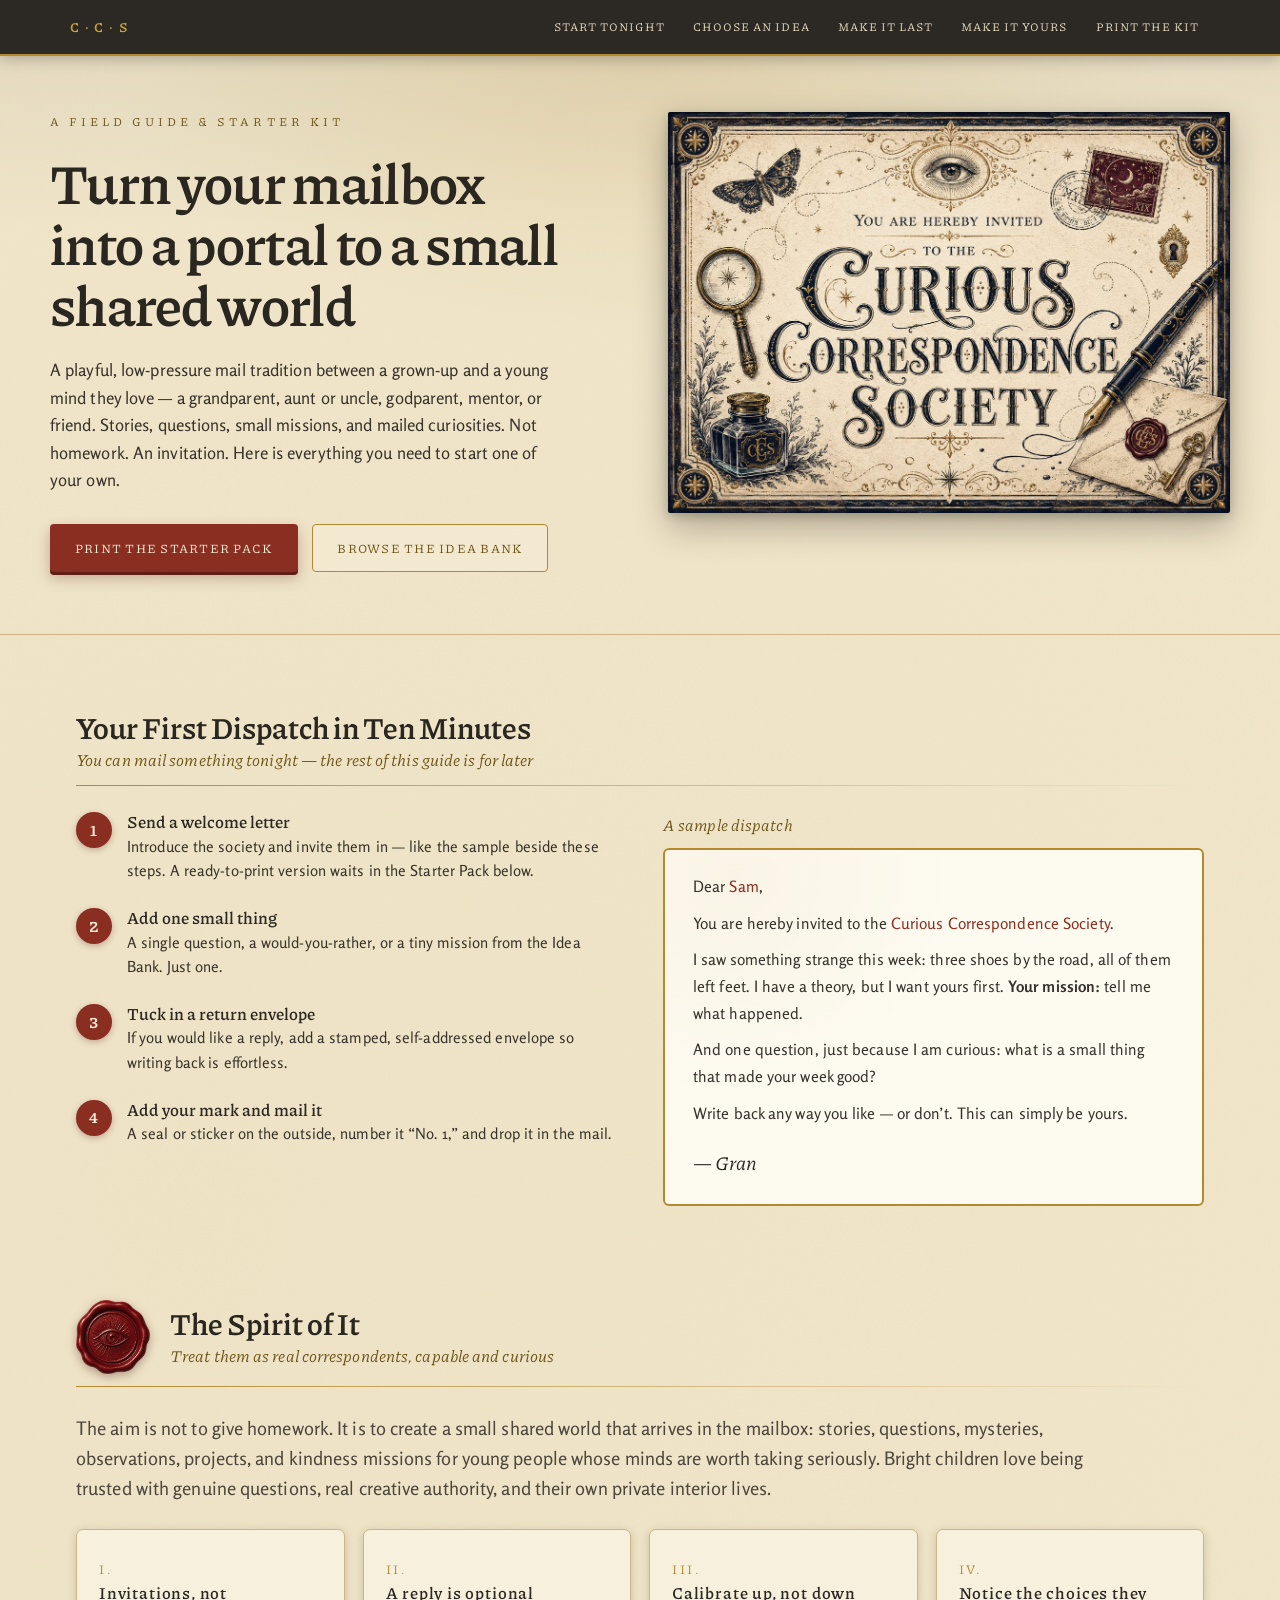
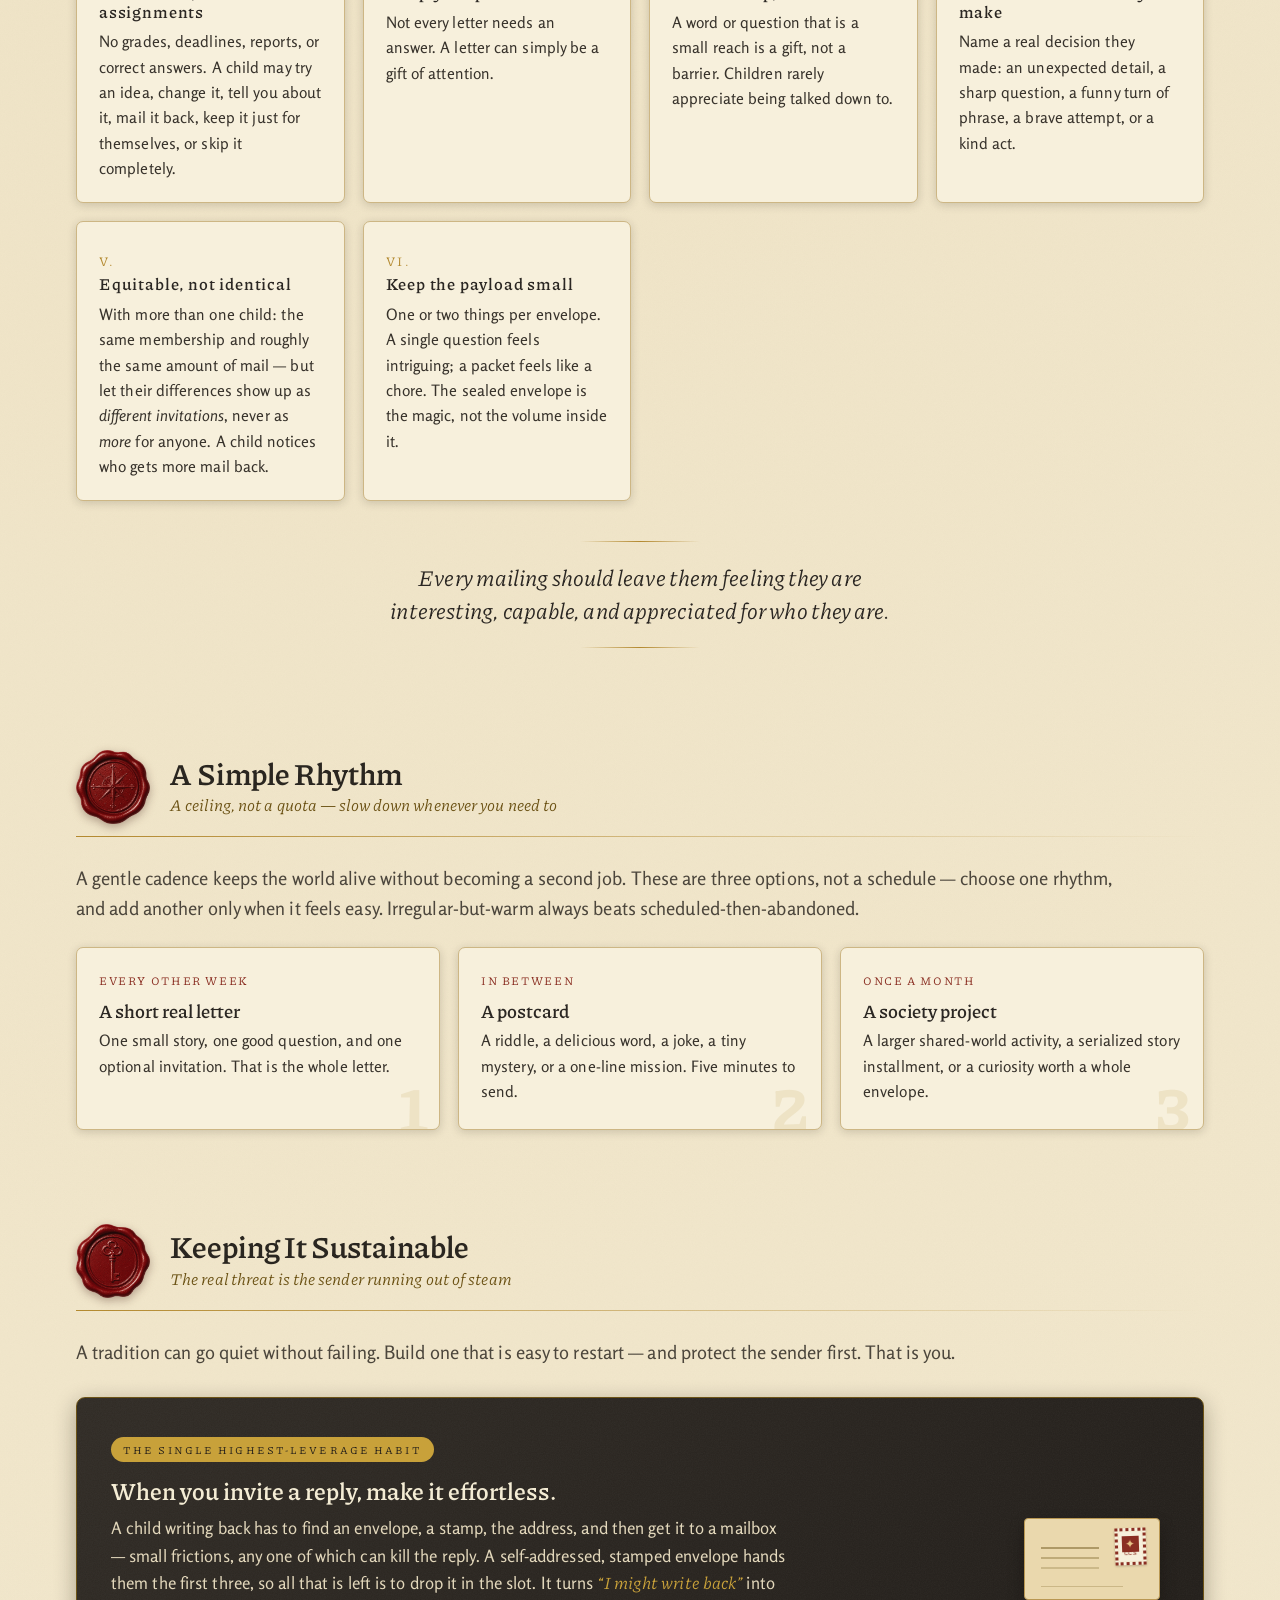
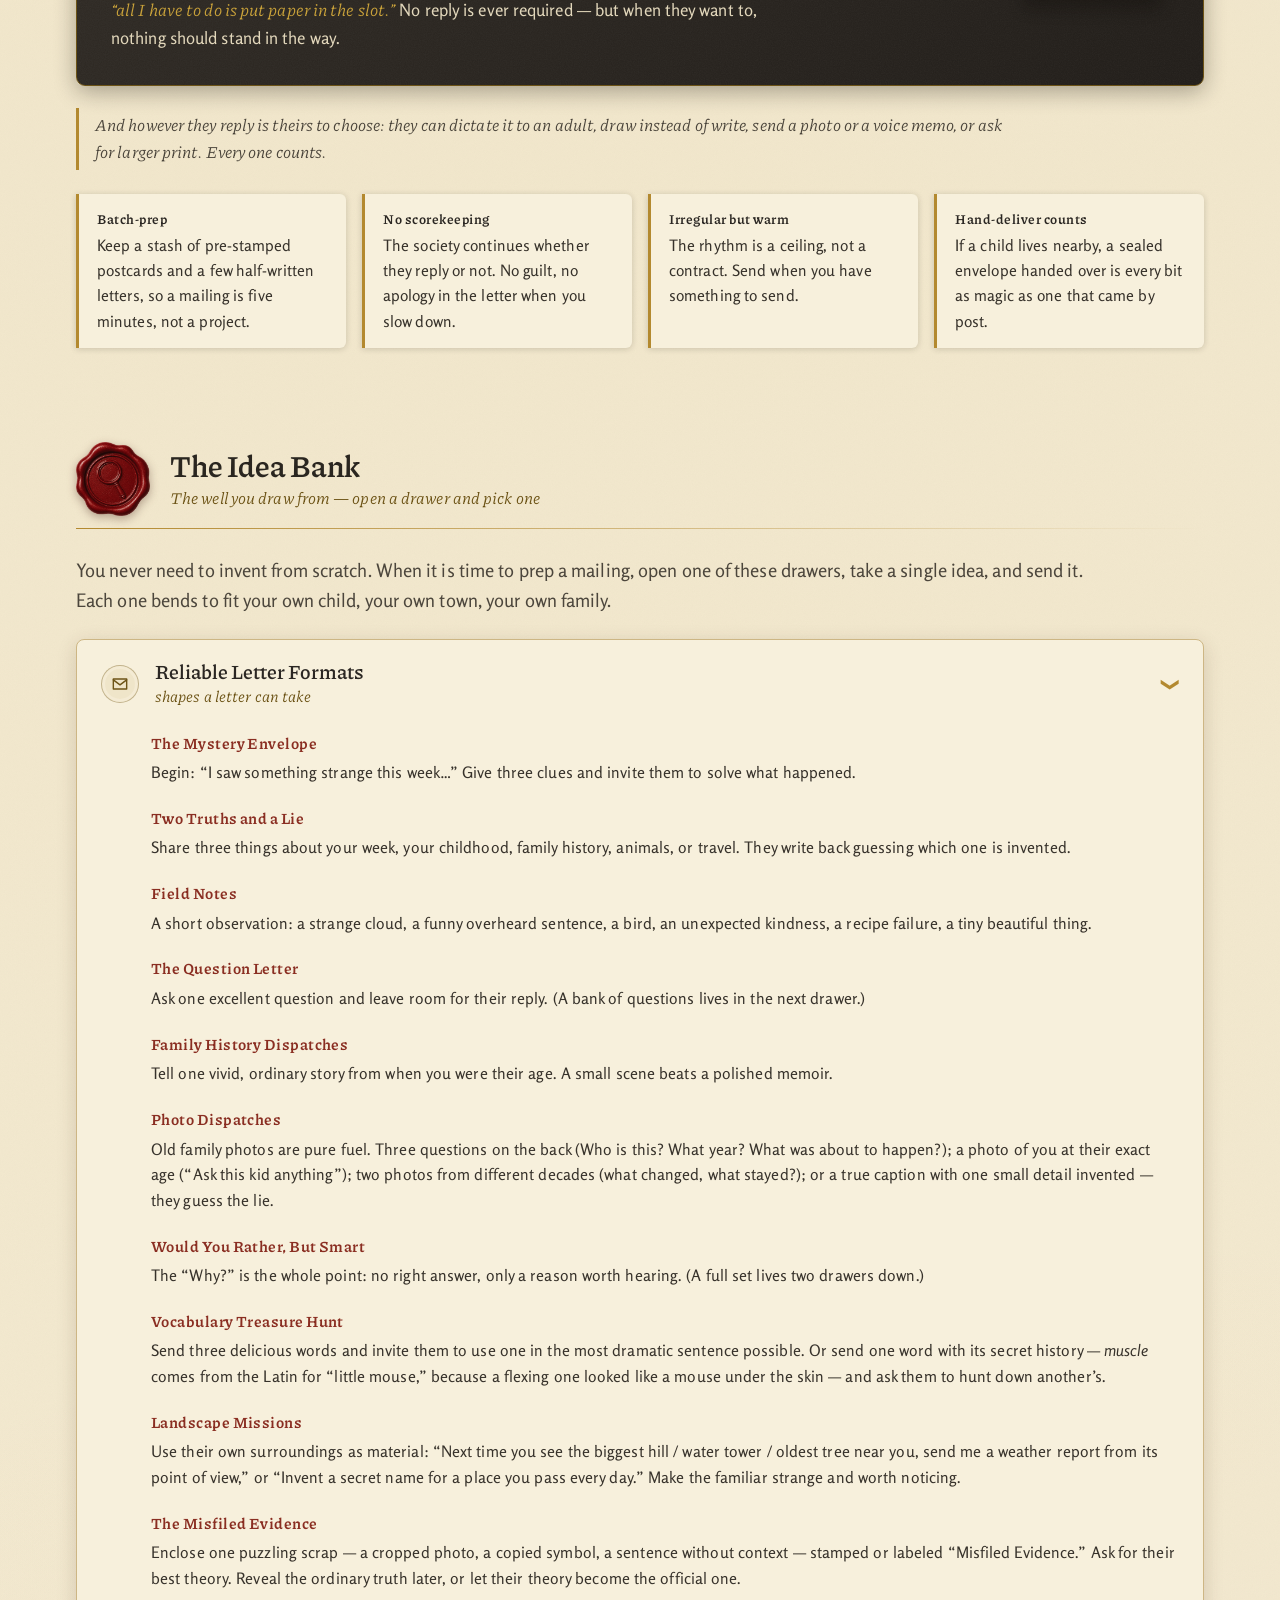
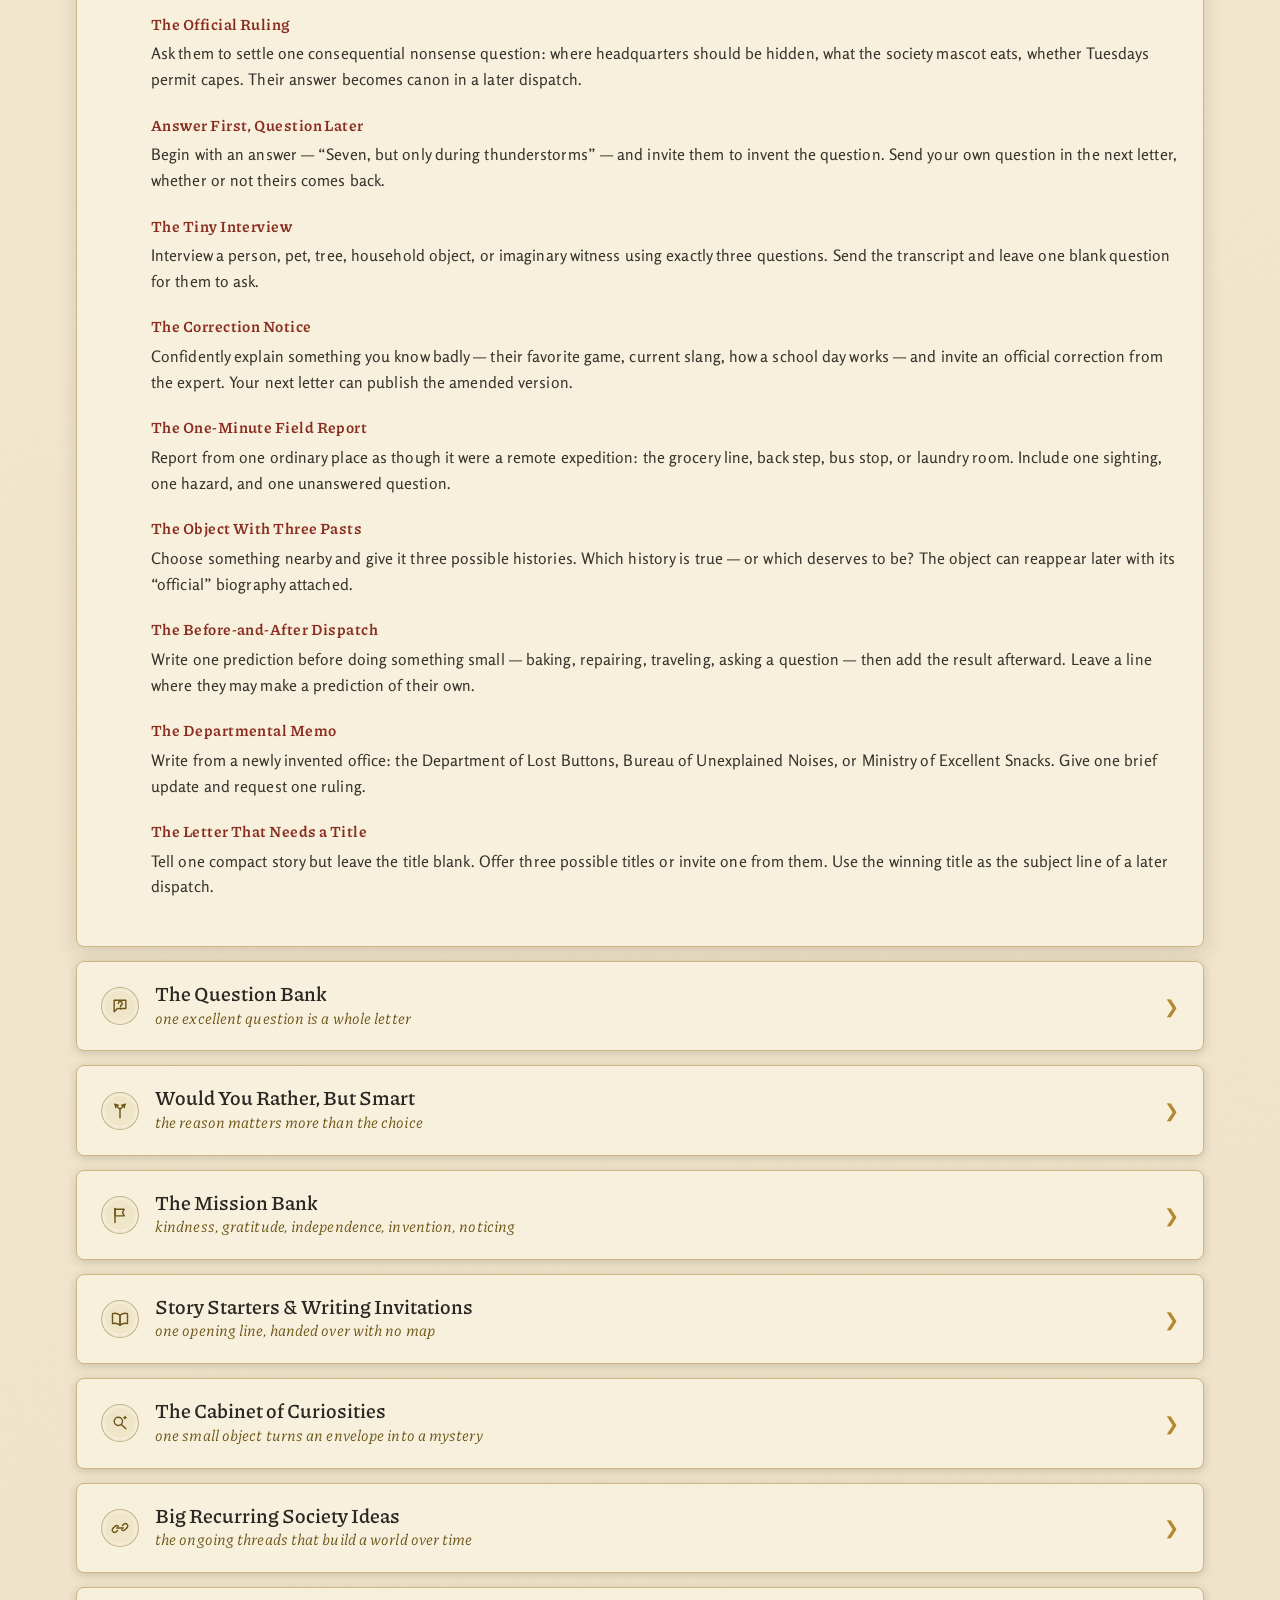
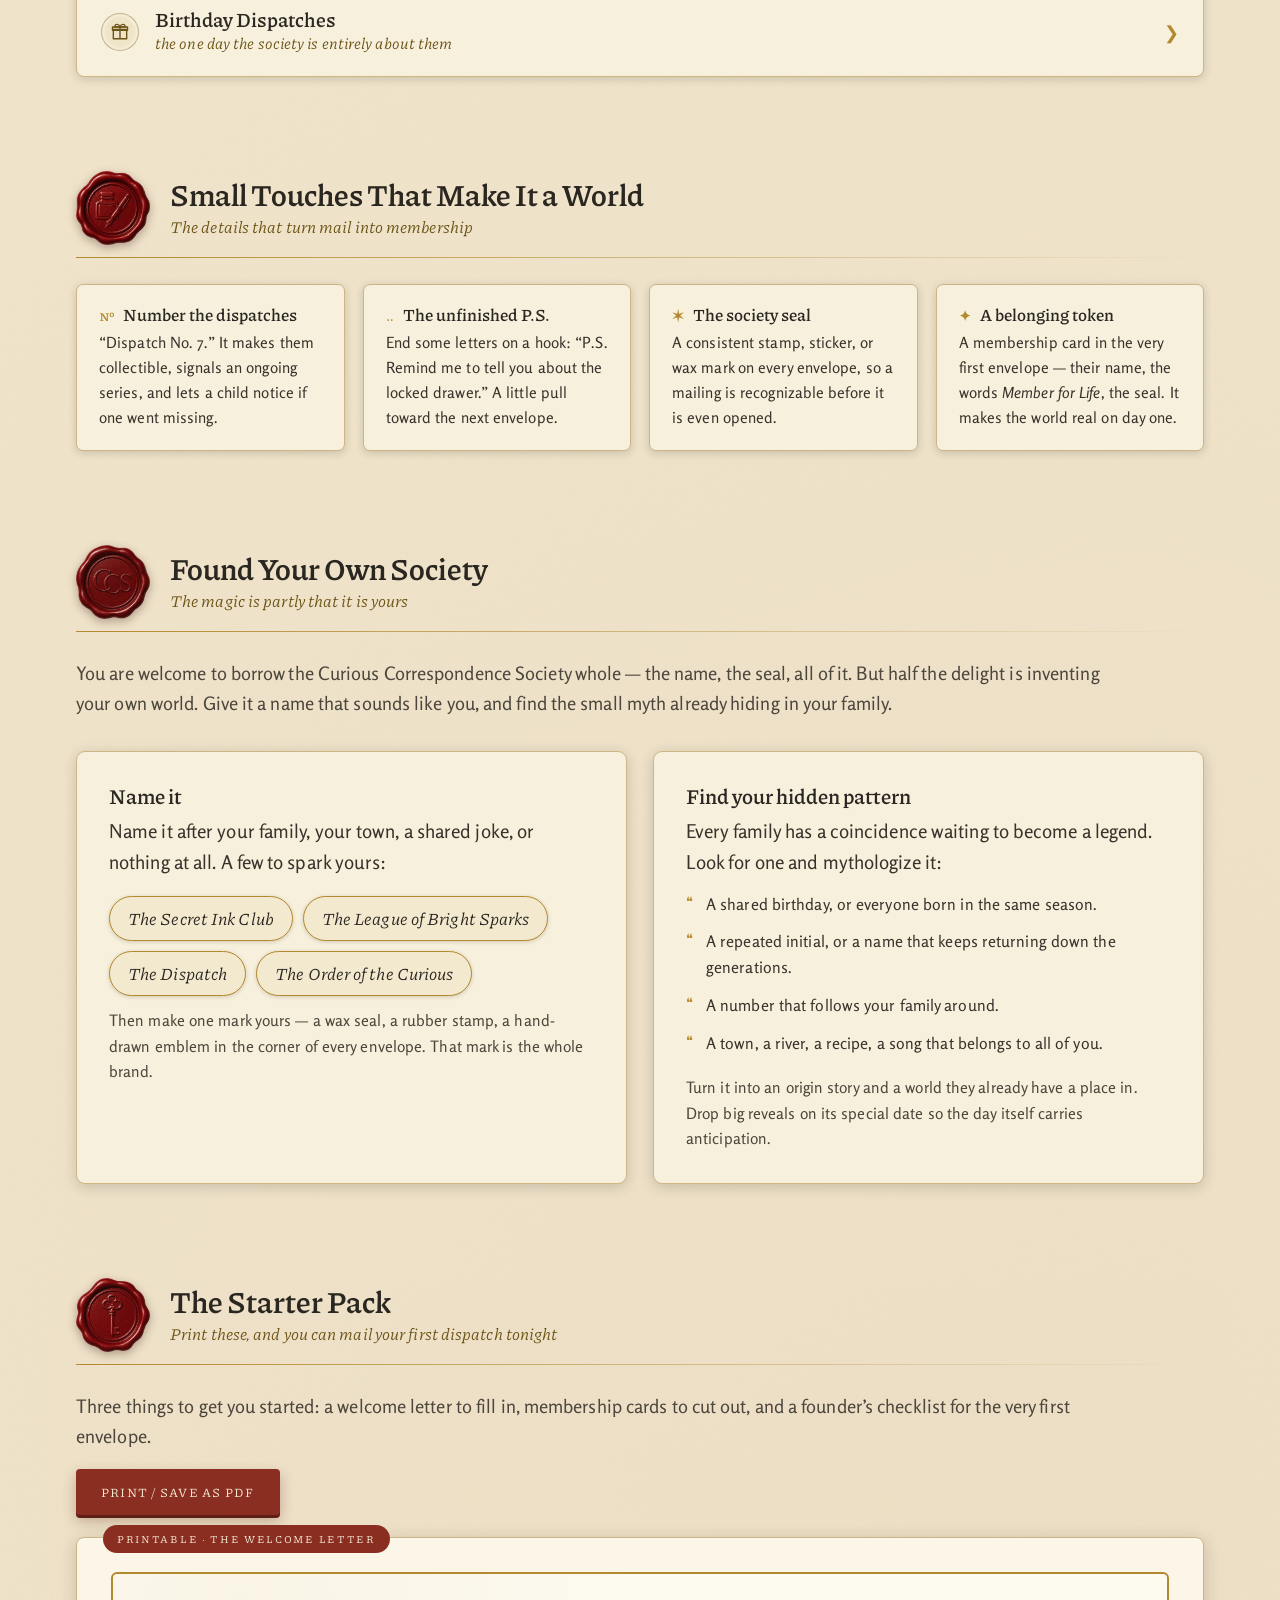
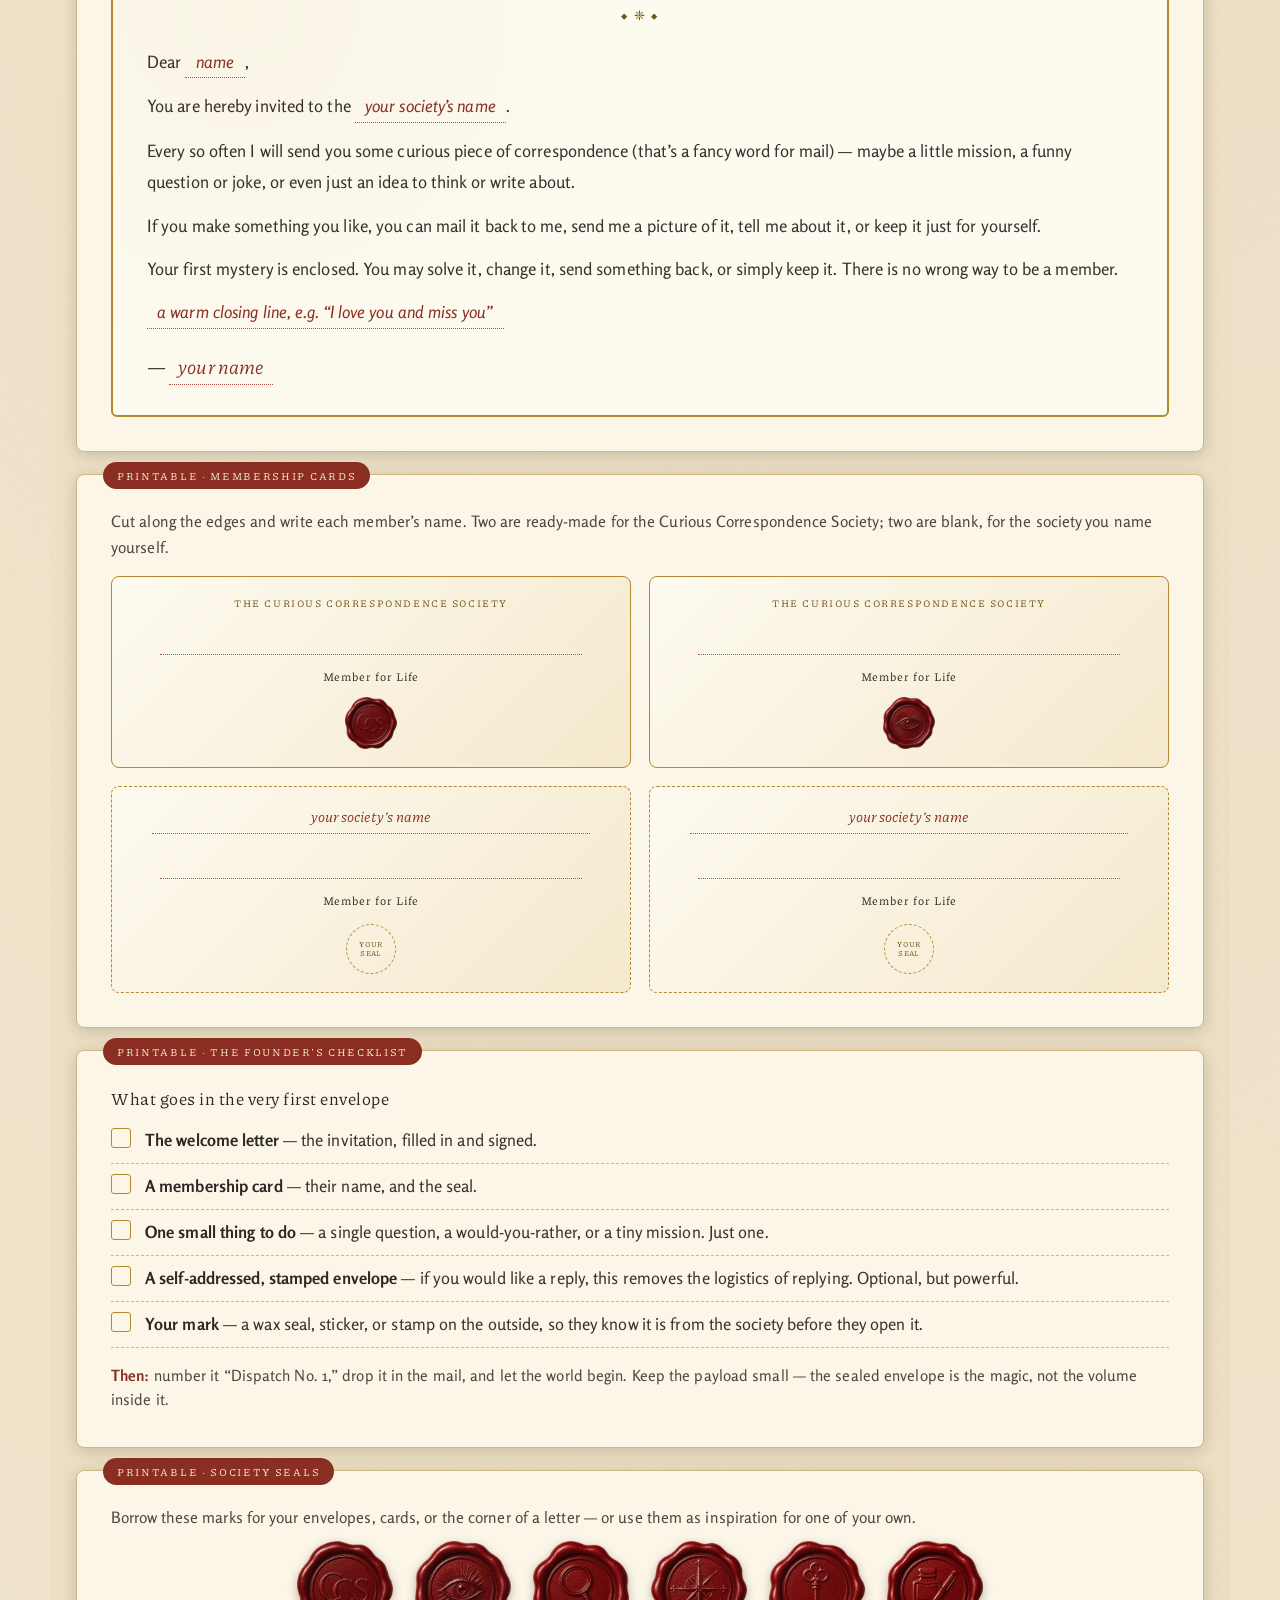
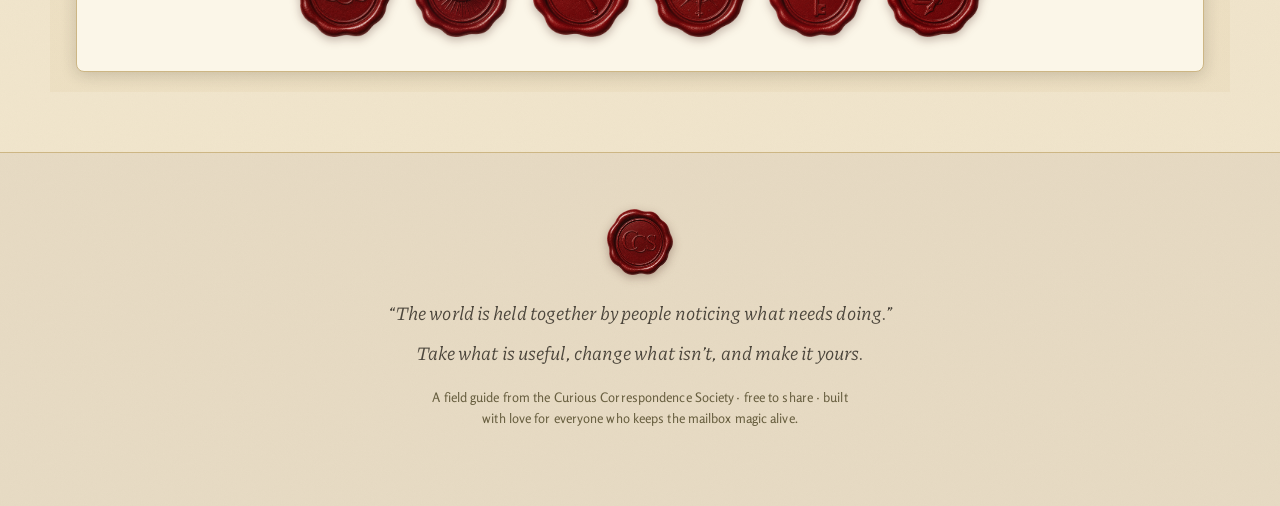
==== commit c3a7cae0: "Update kit to the current version: split hero plus copy fixes The deployed page had been stuck on th" ====
--- a/index.html
+++ b/index.html
@@ -4,13 +4,9 @@
 <meta charset="UTF-8">
 <meta name="viewport" content="width=device-width, initial-scale=1.0">
 <title>The Curious Correspondence Society — Start Your Own</title>
-<meta name="description" content="A field guide and printable starter kit for starting a playful mail tradition with a young mind you love. Stories, questions, small missions, and mailed curiosities.">
-<meta property="og:title" content="The Curious Correspondence Society — Start Your Own">
-<meta property="og:description" content="A field guide and printable starter kit for starting a playful mail tradition with a young mind you love.">
-<meta property="og:type" content="website">
-<meta property="og:image" content="https://caldwellcourtneyc.github.io/curious-correspondence-society/assets/CCS-seal.png">
-<link rel="icon" type="image/png" href="assets/CCS-seal.png">
-<link href="fonts/fonts.css" rel="stylesheet">
+<link rel="preconnect" href="https://fonts.googleapis.com">
+<link rel="preconnect" href="https://fonts.gstatic.com" crossorigin>
+<link href="https://fonts.googleapis.com/css2?family=Piazzolla:ital,opsz,wght@0,8..30,400..700;1,8..30,400..600&family=Rosario:ital,wght@0,400..700;1,400..600&display=swap" rel="stylesheet">
 <style>
   :root{
     --parchment:#f3e9cf;
@@ -31,7 +27,7 @@
   *{box-sizing:border-box;margin:0;padding:0}
   html{scroll-behavior:smooth}
   body{
-    font-family:'Alegreya Sans',system-ui,sans-serif;
+    font-family:'Rosario',system-ui,sans-serif;
     color:var(--ink-body);
     background:var(--parchment);
     background-image:
@@ -42,13 +38,13 @@
     line-height:1.62;
     letter-spacing:.005em;
   }
-  h1,h2,h3,.display{font-family:'Newsreader',serif;font-optical-sizing:auto;color:var(--ink);font-weight:600;letter-spacing:0;line-height:1.18}
-  .fell{font-family:'Newsreader',serif;font-style:italic}
+  h1,h2,h3,.display{font-family:'Piazzolla',serif;font-optical-sizing:auto;color:var(--ink);font-weight:600;letter-spacing:0;line-height:1.18}
+  .fell{font-family:'Piazzolla',serif;font-style:italic}
   a{color:var(--wax)}
   a:focus-visible, summary:focus-visible, .btn:focus-visible, button:focus-visible{outline:2px solid var(--wax);outline-offset:3px;border-radius:3px}
   nav a:focus-visible{outline-color:var(--gold-bright);outline-offset:2px}
   .visually-hidden{position:absolute!important;width:1px;height:1px;padding:0;margin:-1px;overflow:hidden;clip:rect(0 0 0 0);white-space:nowrap;border:0}
-  .skip-link{position:absolute;left:8px;top:-48px;z-index:60;background:var(--wax);color:#f6ecd4;padding:9px 16px;border-radius:0 0 5px 5px;font-family:'Newsreader',serif;font-size:.72rem;letter-spacing:.08em;text-transform:uppercase;text-decoration:none;transition:top .15s}
+  .skip-link{position:absolute;left:8px;top:-48px;z-index:60;background:var(--wax);color:#f6ecd4;padding:9px 16px;border-radius:0 0 5px 5px;font-family:'Piazzolla',serif;font-size:.72rem;letter-spacing:.08em;text-transform:uppercase;text-decoration:none;transition:top .15s}
   .skip-link:focus{top:0}
   @media(prefers-reduced-motion:reduce){html{scroll-behavior:auto} *{transition:none!important;animation:none!important}}
 
@@ -61,9 +57,9 @@
     box-shadow:0 2px 14px rgba(20,16,10,.28);
   }
   nav .wrap{max-width:1180px;margin:0 auto;display:flex;align-items:center;gap:6px;padding:0 20px;height:54px;overflow-x:auto}
-  nav .brand{font-family:'Newsreader',serif;color:var(--gold-bright);font-weight:700;font-size:.82rem;letter-spacing:.14em;text-transform:uppercase;white-space:nowrap;margin-right:auto;padding-right:14px}
+  nav .brand{font-family:'Piazzolla',serif;color:var(--gold-bright);font-weight:700;font-size:.82rem;letter-spacing:.14em;text-transform:uppercase;white-space:nowrap;margin-right:auto;padding-right:14px}
   nav a{
-    color:#e7dcc0;text-decoration:none;font-family:'Newsreader',serif;font-size:.72rem;
+    color:#e7dcc0;text-decoration:none;font-family:'Piazzolla',serif;font-size:.72rem;
     letter-spacing:.09em;text-transform:uppercase;white-space:nowrap;padding:7px 11px;border-radius:3px;
     transition:color .18s,background .18s
   }
@@ -74,23 +70,40 @@
   .section.narrow{max-width:860px}
   .lede{font-size:1.16rem;color:var(--ink-soft);max-width:56em}
 
-  /* ===== HERO ===== */
+  /* ===== HERO — split: copy left, invitation art right (art-first on mobile) ===== */
   header.hero{
-    position:relative;text-align:center;
-    padding:64px 22px 52px;
+    position:relative;
+    padding:56px 26px 62px;
     background:
       linear-gradient(180deg, rgba(40,36,31,.05), transparent 30%),
       radial-gradient(ellipse 70% 80% at 50% 0%, rgba(179,137,47,.14), transparent 60%);
     border-bottom:1px solid var(--rule);
   }
-  header.hero .kicker{font-family:'Newsreader',serif;letter-spacing:.34em;text-transform:uppercase;font-size:.74rem;color:var(--gold-deep);margin-bottom:24px}
-  header.hero .wordmark{width:min(760px,90vw);height:auto;display:block;margin:0 auto 6px;filter:drop-shadow(0 2px 3px rgba(32,26,18,.16))}
-  header.hero .tag{font-family:'Newsreader',serif;font-style:italic;font-size:1.32rem;color:var(--wax);margin:14px 0 22px}
-  header.hero .intro{max-width:38em;margin:0 auto;font-size:1.12rem;color:var(--ink-body)}
-  .flourish{color:var(--gold);font-size:1.1rem;letter-spacing:.5em;margin:26px 0 4px;user-select:none}
-  .cta-row{display:flex;gap:14px;justify-content:center;flex-wrap:wrap;margin-top:30px}
+  .hero-split{max-width:1180px;margin:0 auto;display:grid;grid-template-columns:1fr 1.06fr;gap:88px;align-items:start}
+  .hero-art{order:2;margin:0}
+  .hero-art img{
+    display:block;width:100%;height:auto;border-radius:2px;
+    box-shadow:0 14px 34px rgba(32,26,18,.30), 0 3px 10px rgba(32,26,18,.20);
+  }
+  .hero-copy{order:1}
+  header.hero .kicker{font-family:'Piazzolla',serif;letter-spacing:.34em;text-transform:uppercase;font-size:.74rem;color:var(--gold-deep);margin-bottom:20px}
+  header.hero .tag{
+    font-family:'Piazzolla',serif;font-optical-sizing:auto;font-weight:600;
+    font-size:clamp(2.2rem,4.4vw,3.5rem);line-height:1.09;letter-spacing:-.012em;
+    color:var(--ink);margin:0 0 22px;max-width:13em;
+  }
+  header.hero .intro{max-width:30em;font-size:1.06rem;color:var(--ink-body)}
+  .cta-row{display:flex;gap:14px;flex-wrap:wrap;margin-top:30px}
+  @media(max-width:900px){
+    header.hero{padding:38px 22px 48px}
+    .hero-split{grid-template-columns:1fr;gap:34px}
+    .hero-art{order:1}
+    .hero-copy{order:2}
+    header.hero .tag{max-width:none}
+    header.hero .intro{max-width:none}
+  }
   .btn{
-    font-family:'Newsreader',serif;font-size:.78rem;letter-spacing:.1em;text-transform:uppercase;
+    font-family:'Piazzolla',serif;font-size:.78rem;letter-spacing:.1em;text-transform:uppercase;
     padding:13px 24px;border-radius:4px;text-decoration:none;cursor:pointer;border:1.5px solid transparent;
     transition:transform .14s,box-shadow .14s,background .14s
   }
@@ -103,19 +116,19 @@
   .start-grid{display:grid;grid-template-columns:1fr 1fr;gap:46px;margin-top:24px;align-items:start}
   .quickstart{display:flex;flex-direction:column;gap:24px}
   .qstep{display:grid;grid-template-columns:auto 1fr;column-gap:15px;row-gap:3px;align-items:start}
-  .qstep .qnum{grid-column:1;grid-row:1 / span 2;display:flex;align-items:center;justify-content:center;width:36px;height:36px;border-radius:50%;background:var(--wax);color:#f6ecd4;font-family:'Newsreader',serif;font-weight:700;font-size:1.02rem;box-shadow:0 2px 6px rgba(90,30,20,.3)}
+  .qstep .qnum{grid-column:1;grid-row:1 / span 2;display:flex;align-items:center;justify-content:center;width:36px;height:36px;border-radius:50%;background:var(--wax);color:#f6ecd4;font-family:'Piazzolla',serif;font-weight:700;font-size:1.02rem;box-shadow:0 2px 6px rgba(90,30,20,.3)}
   .qstep h3{grid-column:2;grid-row:1;font-size:1.04rem;color:var(--charcoal);margin-bottom:0}
   .qstep p{grid-column:2;grid-row:2;font-size:.95rem}
-  .example-cap{font-family:'Newsreader',serif;font-style:italic;color:var(--gold-deep);font-size:1rem;margin-bottom:10px}
+  .example-cap{font-family:'Piazzolla',serif;font-style:italic;color:var(--gold-deep);font-size:1rem;margin-bottom:10px}
   .letter.example{margin:0;font-size:.98rem;line-height:1.7;padding:24px 28px}
-  .replynote{margin-top:22px;font-family:'Newsreader',serif;font-style:italic;color:var(--ink-soft);font-size:1.04rem;border-left:3px solid var(--gold);padding:4px 0 4px 16px;max-width:56em}
+  .replynote{margin-top:22px;font-family:'Piazzolla',serif;font-style:italic;color:var(--ink-soft);font-size:1.04rem;border-left:3px solid var(--gold);padding:4px 0 4px 16px;max-width:56em}
   @media(max-width:760px){.start-grid{grid-template-columns:1fr;gap:30px}}
 
   /* ===== SECTION HEADINGS ===== */
   .head{display:flex;align-items:center;gap:20px;margin-bottom:12px}
   .head .seal{width:74px;height:74px;flex:none;filter:drop-shadow(0 3px 5px rgba(60,20,14,.34))}
   .head h2{font-size:1.9rem}
-  .head .sub{font-family:'Newsreader',serif;font-style:italic;color:var(--gold-deep);font-size:1.02rem;margin-top:2px}
+  .head .sub{font-family:'Piazzolla',serif;font-style:italic;color:var(--gold-deep);font-size:1.02rem;margin-top:2px}
   .rule{height:1px;background:linear-gradient(90deg,var(--gold),transparent);margin:8px 0 26px}
 
   /* ===== SPIRIT / PRINCIPLE CARDS ===== */
@@ -123,10 +136,10 @@
   .principle{background:var(--parchment-card);border:1px solid var(--rule);border-radius:7px;padding:22px 22px 20px;box-shadow:0 2px 10px var(--shadow)}
   .principle h3{font-size:1.02rem;letter-spacing:.05em;margin-bottom:8px;color:var(--charcoal)}
   .principle p{font-size:.98rem;color:var(--ink-body)}
-  .principle .mark{font-family:'Newsreader';color:var(--gold);font-size:.8rem;letter-spacing:.2em}
+  .principle .mark{font-family:'Piazzolla';color:var(--gold);font-size:.8rem;letter-spacing:.2em}
 
   blockquote.oath{
-    font-family:'Newsreader',serif;font-style:italic;font-size:1.4rem;line-height:1.5;
+    font-family:'Piazzolla',serif;font-style:italic;font-size:1.4rem;line-height:1.5;
     text-align:center;color:var(--charcoal);max-width:24em;margin:40px auto 8px;position:relative;padding:20px 0
   }
   blockquote.oath::before,blockquote.oath::after{content:'';position:absolute;left:50%;transform:translateX(-50%);width:120px;height:1px;background:linear-gradient(90deg,transparent,var(--gold),transparent)}
@@ -135,24 +148,36 @@
   /* ===== RHYTHM ===== */
   .rhythm{display:grid;grid-template-columns:repeat(auto-fit,minmax(230px,1fr));gap:18px;margin-top:24px}
   .beat{background:var(--parchment-card);border:1px solid var(--rule);border-radius:7px;padding:24px 22px;box-shadow:0 2px 10px var(--shadow);position:relative;overflow:hidden}
-  .beat .when{font-family:'Newsreader';font-size:.72rem;letter-spacing:.14em;text-transform:uppercase;color:var(--wax);margin-bottom:9px}
+  .beat .when{font-family:'Piazzolla';font-size:.72rem;letter-spacing:.14em;text-transform:uppercase;color:var(--wax);margin-bottom:9px}
   .beat h3{font-size:1.16rem;margin-bottom:7px;color:var(--charcoal)}
   .beat p{font-size:.98rem}
-  .beat .num{position:absolute;right:12px;bottom:-10px;font-family:'Newsreader';font-weight:700;font-size:4.2rem;color:rgba(179,137,47,.13);line-height:1}
+  .beat .num{position:absolute;right:12px;bottom:-10px;font-family:'Piazzolla';font-weight:700;font-size:4.2rem;color:rgba(179,137,47,.13);line-height:1}
 
   /* ===== SUSTAIN / SASE HIGHLIGHT ===== */
   .keystone{
     background:url("data:image/svg+xml,%3Csvg xmlns='http://www.w3.org/2000/svg' width='160' height='160'%3E%3Cfilter id='ink'%3E%3CfeTurbulence type='fractalNoise' baseFrequency='0.85' numOctaves='2' stitchTiles='stitch'/%3E%3CfeColorMatrix type='saturate' values='0'/%3E%3C/filter%3E%3Crect width='160' height='160' filter='url(%23ink)' opacity='0.05'/%3E%3C/svg%3E"), linear-gradient(140deg,#302b25,#211d19);color:#f0e7cd;border-radius:9px;
-    padding:34px 34px;margin-top:30px;border:1px solid var(--gold-deep);position:relative;
+    padding:34px 214px 34px 34px;min-height:228px;margin-top:30px;border:1px solid var(--gold-deep);position:relative;overflow:hidden;
     box-shadow:0 6px 22px rgba(20,16,10,.32)
   }
-  .keystone .tagpill{display:inline-block;font-family:'Newsreader';font-size:.66rem;letter-spacing:.2em;text-transform:uppercase;color:#241f1a;background:var(--gold-bright);padding:4px 12px;border-radius:20px;margin-bottom:14px}
+  .keystone .tagpill{display:inline-block;font-family:'Piazzolla';font-size:.66rem;letter-spacing:.2em;text-transform:uppercase;color:#241f1a;background:var(--gold-bright);padding:4px 12px;border-radius:20px;margin-bottom:14px}
   .keystone h3{color:#f4ecd4;font-size:1.5rem;margin-bottom:10px}
   .keystone p{color:#e2d7bb;font-size:1.06rem;max-width:40em}
-  .keystone .hl{color:var(--gold-bright);font-style:italic;font-family:'Newsreader',serif}
+  .keystone .hl{color:var(--gold-bright);font-style:italic;font-family:'Piazzolla',serif}
+  .mail-animation{position:absolute;right:38px;top:50%;width:146px;height:132px;transform:translateY(-50%)}
+  .mail-envelope{position:absolute;left:5px;bottom:8px;width:136px;height:82px;background:#ead8ad;border:1px solid #b99752;border-radius:4px;box-shadow:0 8px 16px rgba(12,9,6,.32);z-index:2;overflow:hidden;animation:envelope-receive 4.6s ease-in-out 2 both}
+  .mail-envelope::before{content:'';position:absolute;left:16px;top:28px;width:58px;height:2px;background:rgba(109,84,23,.48);box-shadow:0 10px 0 rgba(109,84,23,.34),0 20px 0 rgba(109,84,23,.24)}
+  .mail-envelope::after{content:'';position:absolute;left:16px;bottom:12px;width:82px;height:1px;background:rgba(109,84,23,.25)}
+  .postage-stamp{position:absolute;left:96px;top:52px;width:31px;height:37px;background:var(--parchment-card);border:3px dotted var(--wax);outline:1px solid rgba(243,233,207,.9);outline-offset:-4px;box-shadow:0 2px 4px rgba(30,12,8,.28);z-index:4;transform:rotate(-2deg);animation:postage-place 4.6s cubic-bezier(.36,.05,.22,1) 2 forwards}
+  .postage-stamp::before{content:'✦';position:absolute;inset:5px 4px 10px;display:grid;place-items:center;background:var(--wax);color:#e8c487;font-family:'Piazzolla',serif;font-size:.72rem;line-height:1}
+  .postage-stamp::after{content:'CCS';position:absolute;left:0;right:0;bottom:4px;text-align:center;font-family:'Piazzolla',serif;font-size:.34rem;font-weight:700;letter-spacing:.08em;color:var(--wax)}
+  .stamp-contact{position:absolute;left:90px;top:47px;width:43px;height:48px;border:1px solid rgba(200,161,58,.48);border-radius:50%;opacity:0;z-index:3;animation:stamp-contact 4.6s ease-in-out 2 both}
+  @keyframes postage-place{0%,12%{opacity:0;transform:translate(19px,-58px) rotate(12deg) scale(1.06);box-shadow:0 10px 14px rgba(30,12,8,.22)}22%{opacity:1}48%,100%{opacity:1;transform:translate(0,0) rotate(-2deg) scale(1);box-shadow:0 1px 2px rgba(30,12,8,.22)}}
+  @keyframes envelope-receive{0%,44%,100%{transform:translateY(0) rotate(0)}49%{transform:translateY(3px) rotate(.5deg)}56%{transform:translateY(-1px) rotate(-.25deg)}}
+  @keyframes stamp-contact{0%,45%,100%{opacity:0;transform:scale(.72)}50%{opacity:.9;transform:scale(1)}64%{opacity:0;transform:scale(1.18)}}
+  @media(max-width:780px){.keystone{padding:34px 34px 160px;min-height:0}.mail-animation{right:50%;top:auto;bottom:14px;transform:translateX(50%)}}
   .sustain-list{display:grid;grid-template-columns:repeat(auto-fit,minmax(240px,1fr));gap:16px;margin-top:24px}
   .sustain-list li{list-style:none;background:var(--parchment-card);border-left:3px solid var(--gold);padding:14px 18px;border-radius:0 6px 6px 0;font-size:.98rem;box-shadow:0 1px 6px var(--shadow)}
-  .sustain-list li b{color:var(--charcoal);font-family:'Newsreader';font-size:.82rem;letter-spacing:.04em;display:block;margin-bottom:3px}
+  .sustain-list li b{color:var(--charcoal);font-family:'Piazzolla';font-size:.82rem;letter-spacing:.04em;display:block;margin-bottom:3px}
 
   /* ===== IDEA BANK (accordion) ===== */
   .bank-intro{margin-bottom:8px}
@@ -168,35 +193,36 @@
   }
   details.cat summary::-webkit-details-marker{display:none}
   details.cat summary:hover{background:rgba(179,137,47,.07)}
-  .cat .icn{font-family:'Newsreader',serif;font-size:1.5rem;line-height:1;flex:none;width:34px;text-align:center;color:var(--gold);text-shadow:0 1px 0 rgba(255,255,255,.4)}
+  .cat .icn{display:grid;place-items:center;flex:none;width:38px;height:38px;color:var(--gold-deep);background:rgba(179,137,47,.10);border:1px solid rgba(109,84,23,.35);border-radius:50%;box-shadow:inset 0 0 0 3px rgba(247,240,220,.55)}
+  .cat .icn svg{display:block;width:20px;height:20px;fill:none;stroke:currentColor;stroke-width:1.7;stroke-linecap:round;stroke-linejoin:round}
   .cat .cat-t{flex:1}
   .cat .cat-t h3{font-size:1.24rem;color:var(--charcoal)}
-  .cat .cat-t .cap{font-family:'Newsreader',serif;font-style:italic;color:var(--gold-deep);font-size:.96rem}
-  .cat .chev{font-family:'Newsreader';color:var(--gold);font-size:1.1rem;transition:transform .22s;flex:none}
+  .cat .cat-t .cap{font-family:'Piazzolla',serif;font-style:italic;color:var(--gold-deep);font-size:.96rem}
+  .cat .chev{font-family:'Piazzolla';color:var(--gold);font-size:1.1rem;transition:transform .22s;flex:none}
   details.cat[open] .chev{transform:rotate(90deg)}
   .cat-body{padding:2px 26px 26px 74px}
   .cat-body>p.note{font-size:.98rem;color:var(--ink-soft);margin:6px 0 16px;max-width:46em}
   .fmt{margin-bottom:20px}
-  .fmt h4{font-family:'Newsreader';font-size:.95rem;letter-spacing:.03em;color:var(--wax);margin-bottom:5px}
+  .fmt h4{font-family:'Piazzolla';font-size:.95rem;letter-spacing:.03em;color:var(--wax);margin-bottom:5px}
   .fmt p{font-size:.99rem}
   .idea-list{columns:2;column-gap:34px;margin-top:6px}
   .idea-list li{list-style:none;padding:6px 0 6px 20px;position:relative;break-inside:avoid;font-size:1rem}
   .idea-list li::before{content:'\275D';position:absolute;left:0;top:5px;color:var(--gold);font-size:.8rem}
-  .subhead{font-family:'Newsreader';font-size:.86rem;letter-spacing:.08em;text-transform:uppercase;color:var(--charcoal);margin:20px 0 6px;padding-bottom:5px;border-bottom:1px solid var(--rule)}
-  .wordtrio{display:inline-block;background:rgba(179,137,47,.14);border:1px solid var(--rule);border-radius:4px;padding:2px 9px;margin:3px 5px 3px 0;font-family:'Newsreader';font-size:.82rem;color:var(--gold-deep)}
+  .subhead{font-family:'Piazzolla';font-size:.86rem;letter-spacing:.08em;text-transform:uppercase;color:var(--charcoal);margin:20px 0 6px;padding-bottom:5px;border-bottom:1px solid var(--rule)}
+  .wordtrio{display:inline-block;background:rgba(179,137,47,.14);border:1px solid var(--rule);border-radius:4px;padding:2px 9px;margin:3px 5px 3px 0;font-family:'Piazzolla';font-size:.82rem;color:var(--gold-deep)}
 
   /* ===== TOUCHES ===== */
   .touches{display:grid;grid-template-columns:repeat(auto-fit,minmax(250px,1fr));gap:18px;margin-top:24px}
   .touch{background:var(--parchment-card);border:1px solid var(--rule);border-radius:7px;padding:20px 22px;box-shadow:0 2px 9px var(--shadow)}
   .touch h3{font-size:1.05rem;color:var(--charcoal);margin-bottom:6px;display:flex;align-items:baseline;gap:9px}
-  .touch h3 .g{font-family:'Newsreader';color:var(--gold);font-size:.9rem}
+  .touch h3 .g{font-family:'Piazzolla';color:var(--gold);font-size:.9rem}
   .touch p{font-size:.96rem}
 
   /* ===== FOUND YOUR OWN ===== */
   .found{background:var(--parchment-card);border:1px solid var(--rule);border-radius:9px;padding:32px;margin-top:24px;box-shadow:0 3px 14px var(--shadow)}
   .found h3{color:var(--charcoal);font-size:1.3rem;margin-bottom:8px}
   .namegrid{display:flex;flex-wrap:wrap;gap:10px;margin:18px 0 6px}
-  .namechip{font-family:'Newsreader',serif;font-style:italic;font-size:1.06rem;color:var(--charcoal);background:var(--parchment);border:1px solid var(--gold);border-radius:30px;padding:8px 18px;box-shadow:0 1px 4px var(--shadow)}
+  .namechip{font-family:'Piazzolla',serif;font-style:italic;font-size:1.06rem;color:var(--charcoal);background:var(--parchment);border:1px solid var(--gold);border-radius:30px;padding:8px 18px;box-shadow:0 1px 4px var(--shadow)}
   .twocol{display:grid;grid-template-columns:1fr 1fr;gap:26px;margin-top:8px}
   @media(max-width:720px){.twocol{grid-template-columns:1fr}.idea-list{columns:1}}
 
@@ -206,27 +232,27 @@
     background:#fbf6e8;border:1px solid var(--rule);border-radius:8px;padding:34px;margin-top:22px;
     box-shadow:0 3px 16px var(--shadow);position:relative
   }
-  .printable .plabel{position:absolute;top:-13px;left:26px;background:var(--wax);color:#f6ecd4;font-family:'Newsreader';font-size:.66rem;letter-spacing:.16em;text-transform:uppercase;padding:5px 14px;border-radius:20px}
+  .printable .plabel{position:absolute;top:-13px;left:26px;background:var(--wax);color:#f6ecd4;font-family:'Piazzolla';font-size:.66rem;letter-spacing:.16em;text-transform:uppercase;padding:5px 14px;border-radius:20px}
   .letter{
     border:2px double var(--gold);border-radius:6px;padding:30px 34px;background:
       radial-gradient(circle at 12% 8%,rgba(179,137,47,.05),transparent 40%),#fdfaf0;
     font-size:1.06rem;line-height:1.85
   }
   .letter .fill{border-bottom:1.5px dotted var(--wax-soft);color:var(--wax);font-style:italic;padding:0 6px;min-width:60px;display:inline-block}
-  .letter .sig{font-family:'Newsreader',serif;font-style:italic;font-size:1.2rem;color:var(--charcoal);margin-top:20px}
+  .letter .sig{font-family:'Piazzolla',serif;font-style:italic;font-size:1.2rem;color:var(--charcoal);margin-top:20px}
   .cards-sheet{display:grid;grid-template-columns:1fr 1fr;gap:18px;margin-top:6px}
   .memcard{
     border:1.5px solid var(--gold);border-radius:8px;padding:18px;text-align:center;background:
       linear-gradient(135deg,#fdfaf0,#f4e9cd);position:relative;min-height:172px;
       display:flex;flex-direction:column;justify-content:center;gap:5px
   }
-  .memcard .mc-soc{font-family:'Newsreader';font-size:.62rem;letter-spacing:.16em;text-transform:uppercase;color:var(--gold-deep)}
-  .memcard .mc-name{font-family:'Newsreader',serif;font-style:italic;font-size:1.1rem;color:var(--wax);border-bottom:1px dotted var(--wax-soft);padding-bottom:5px;margin:4px 30px}
-  .memcard .mc-status{font-family:'Newsreader';font-size:.72rem;letter-spacing:.08em;color:var(--charcoal);margin-top:4px}
+  .memcard .mc-soc{font-family:'Piazzolla';font-size:.62rem;letter-spacing:.16em;text-transform:uppercase;color:var(--gold-deep)}
+  .memcard .mc-name{font-family:'Piazzolla',serif;font-style:italic;font-size:1.1rem;color:var(--wax);border-bottom:1px dotted var(--wax-soft);padding-bottom:5px;margin:4px 30px}
+  .memcard .mc-status{font-family:'Piazzolla';font-size:.72rem;letter-spacing:.08em;color:var(--charcoal);margin-top:4px}
   .memcard .mc-seal{width:52px;height:52px;margin:6px auto 0}
   .memcard.blank{border-style:dashed}
-  .mc-soc-fill{font-family:'Newsreader',serif;font-style:italic;font-size:.9rem;color:var(--wax);border-bottom:1px dotted var(--wax-soft);padding-bottom:4px;margin:0 22px 2px}
-  .mc-emblem-blank{width:50px;height:50px;margin:8px auto 0;border:1.5px dashed var(--gold);border-radius:50%;display:flex;align-items:center;justify-content:center;font-family:'Newsreader',serif;font-size:.46rem;line-height:1.15;color:var(--gold-deep);text-transform:uppercase;letter-spacing:.06em;text-align:center}
+  .mc-soc-fill{font-family:'Piazzolla',serif;font-style:italic;font-size:.9rem;color:var(--wax);border-bottom:1px dotted var(--wax-soft);padding-bottom:4px;margin:0 22px 2px}
+  .mc-emblem-blank{width:50px;height:50px;margin:8px auto 0;border:1.5px dashed var(--gold);border-radius:50%;display:flex;align-items:center;justify-content:center;font-family:'Piazzolla',serif;font-size:.46rem;line-height:1.15;color:var(--gold-deep);text-transform:uppercase;letter-spacing:.06em;text-align:center}
   .checklist{list-style:none;margin-top:6px}
   .checklist li{padding:9px 0 9px 34px;position:relative;font-size:1.04rem;border-bottom:1px dashed var(--rule)}
   .checklist li::before{content:'';position:absolute;left:0;top:10px;width:18px;height:18px;border:1.5px solid var(--gold);border-radius:3px}
@@ -237,8 +263,8 @@
   /* ===== FOOTER ===== */
   footer{text-align:center;padding:56px 22px 70px;margin-top:60px;border-top:1px solid var(--rule);background:rgba(40,36,31,.05)}
   footer .seal{width:66px;height:66px;margin-bottom:14px;filter:drop-shadow(0 3px 5px rgba(60,20,14,.3))}
-  footer p{font-family:'Newsreader',serif;font-style:italic;color:var(--ink-soft);max-width:32em;margin:0 auto 6px}
-  footer .fine{font-family:'Alegreya Sans';font-style:normal;font-size:.82rem;color:#675e3f;margin-top:18px}
+  footer p{font-family:'Piazzolla',serif;font-style:italic;color:var(--ink-soft);max-width:32em;margin:0 auto 6px}
+  footer .fine{font-family:'Rosario';font-style:normal;font-size:.82rem;color:#675e3f;margin-top:18px}
 
   /* ===== PRINT — "Print the Starter Pack" prints ONLY the 4 printable artifacts ===== */
   @media print{
@@ -257,11 +283,12 @@
     .head .seal{width:56px;height:56px}
     .cat-body{padding-left:26px}
     .cards-sheet{grid-template-columns:1fr}
-    /* Mobile nav: brand + two priority links, no horizontal scroll */
+    /* Mobile nav: brand + three priority links, no horizontal scroll */
     nav .wrap{overflow-x:visible;gap:2px}
     nav .brand{font-size:.72rem;padding-right:8px}
     nav a{display:none}
-    nav a[href="#start"], nav a[href="#bank"], nav a[href="#printables"]{display:inline-block}
+    nav a[href="#start"], nav a[href="#bank"], nav a[href="#printables"]{display:inline-block;font-size:0;padding-left:8px;padding-right:8px}
+    nav a[data-short]::after{content:attr(data-short);font-size:.68rem;letter-spacing:.08em}
   }
 </style>
 </head>
@@ -272,27 +299,28 @@
 <nav aria-label="Field guide sections">
   <div class="wrap">
     <span class="brand">C · C · S</span>
-    <a href="#start">Start</a>
-    <a href="#spirit">Spirit</a>
-    <a href="#rhythm">Rhythm</a>
-    <a href="#sustain">Sustain</a>
-    <a href="#bank">Idea Bank</a>
-    <a href="#touches">Touches</a>
-    <a href="#found">Found Your Own</a>
-    <a href="#printables">Printables</a>
+    <a href="#start" data-short="Start">Start Tonight</a>
+    <a href="#bank" data-short="Ideas">Choose an Idea</a>
+    <a href="#sustain" data-short="Sustain">Make It Last</a>
+    <a href="#found" data-short="Yours">Make It Yours</a>
+    <a href="#printables" data-short="Print">Print the Kit</a>
   </div>
 </nav>
 
 <header class="hero">
-  <h1 class="visually-hidden">Curious Correspondence Society — Start Your Own</h1>
-  <div class="kicker">A Field Guide &amp; Starter Kit</div>
-  <img class="wordmark" src="assets/CCS-wordmark.png" alt="Curious Correspondence Society">
-  <div class="tag">your mailbox, a portal to a small shared world</div>
-  <p class="intro">A playful, low-pressure mail tradition between a grown-up and a young mind they love — a grandparent, aunt or uncle, godparent, mentor, or friend. Stories, questions, small missions, and mailed curiosities. Not homework. An invitation. Here is everything you need to start one of your own.</p>
-  <div class="flourish">✦ ❈ ✦</div>
-  <div class="cta-row">
-    <a class="btn primary" href="#printables">Print the Starter Pack</a>
-    <a class="btn ghost" href="#bank">Browse the Idea Bank</a>
+  <div class="hero-split">
+    <h1 class="hero-art">
+      <img src="assets/invitation.jpg" alt="The Curious Correspondence Society — you are hereby invited">
+    </h1>
+    <div class="hero-copy">
+      <div class="kicker">A Field Guide &amp; Starter Kit</div>
+      <p class="tag">Turn your mailbox into a portal to a small shared world</p>
+      <p class="intro">A playful, low-pressure mail tradition between a grown-up and a young mind they love — a grandparent, aunt or uncle, godparent, mentor, or friend. Stories, questions, small missions, and mailed curiosities. Not homework. An invitation. Here is everything you need to start one of your own.</p>
+      <div class="cta-row">
+        <a class="btn primary" href="#printables">Print the Starter Pack</a>
+        <a class="btn ghost" href="#bank">Browse the Idea Bank</a>
+      </div>
+    </div>
   </div>
 </header>
 
@@ -318,7 +346,7 @@
     <div class="example-cap">A sample dispatch</div>
     <div class="letter example">
       <p>Dear <span style="color:var(--wax)">Sam</span>,</p>
-      <p style="margin-top:10px">You are hereby invited to the <span style="color:var(--wax)">Saturday Mission Bureau</span>.</p>
+      <p style="margin-top:10px">You are hereby invited to the <span style="color:var(--wax)">Curious Correspondence Society</span>.</p>
       <p style="margin-top:10px">I saw something strange this week: three shoes by the road, all of them left feet. I have a theory, but I want yours first. <b>Your mission:</b> tell me what happened.</p>
       <p style="margin-top:10px">And one question, just because I am curious: what is a small thing that made your week good?</p>
       <p style="margin-top:10px">Write back any way you like — or don&rsquo;t. This can simply be yours.</p>
@@ -341,15 +369,15 @@
   <p class="lede">The aim is not to give homework. It is to create a small shared world that arrives in the mailbox: stories, questions, mysteries, observations, projects, and kindness missions for young people whose minds are worth taking seriously. Bright children love being trusted with genuine questions, real creative authority, and their own private interior lives.</p>
 
   <div class="principles">
-    <div class="principle"><span class="mark">I.</span><h3>Invitations, not assignments</h3><p>No grades, deadlines, reports, or correct answers. A child may try an idea, change it, tell you about it, mail it back, keep it private, or skip it completely.</p></div>
-    <div class="principle"><span class="mark">II.</span><h3>A reply is optional</h3><p>Not every letter needs an answer. A letter can simply be a gift of attention. Months of quiet on their end never earns a guilt letter.</p></div>
-    <div class="principle"><span class="mark">III.</span><h3>Calibrate up, not down</h3><p>Most children read past their age. A word or question that is a small reach is a gift, not a barrier. They would rather be slightly over-trusted than written down to.</p></div>
-    <div class="principle"><span class="mark">IV.</span><h3>Praise the choice, not the child</h3><p>Name a real decision they made: an unexpected detail, a sharp question, a funny turn of phrase, a brave attempt, a kind act. Specific praise teaches; general praise evaporates.</p></div>
+    <div class="principle"><span class="mark">I.</span><h3>Invitations, not assignments</h3><p>No grades, deadlines, reports, or correct answers. A child may try an idea, change it, tell you about it, mail it back, keep it just for themselves, or skip it completely.</p></div>
+    <div class="principle"><span class="mark">II.</span><h3>A reply is optional</h3><p>Not every letter needs an answer. A letter can simply be a gift of attention.</p></div>
+    <div class="principle"><span class="mark">III.</span><h3>Calibrate up, not down</h3><p>A word or question that is a small reach is a gift, not a barrier. Children rarely appreciate being talked down to.</p></div>
+    <div class="principle"><span class="mark">IV.</span><h3>Notice the choices they make</h3><p>Name a real decision they made: an unexpected detail, a sharp question, a funny turn of phrase, a brave attempt, or a kind act.</p></div>
     <div class="principle"><span class="mark">V.</span><h3>Equitable, not identical</h3><p>With more than one child: the same membership and roughly the same amount of mail — but let their differences show up as <i>different invitations</i>, never as <i>more</i> for anyone. A child notices who gets more mail back.</p></div>
     <div class="principle"><span class="mark">VI.</span><h3>Keep the payload small</h3><p>One or two things per envelope. A single question feels intriguing; a packet feels like a chore. The sealed envelope is the magic, not the volume inside it.</p></div>
   </div>
 
-  <blockquote class="oath">Every mailing should leave them feeling: “Someone thinks I am interesting, capable, and free to be myself.”</blockquote>
+  <blockquote class="oath">Every mailing should leave them feeling they are interesting, capable, and appreciated for who they are.</blockquote>
 </section>
 
 <!-- ============ RHYTHM ============ -->
@@ -386,6 +414,11 @@
     <span class="tagpill">The single highest-leverage habit</span>
     <h3>When you invite a reply, make it effortless.</h3>
     <p>A child writing back has to find an envelope, a stamp, the address, and then get it to a mailbox — small frictions, any one of which can kill the reply. A self-addressed, stamped envelope hands them the first three, so all that is left is to drop it in the slot. It turns <span class="hl">“I might write back”</span> into <span class="hl">“all I have to do is put paper in the slot.”</span> No reply is ever required — but when they want to, nothing should stand in the way.</p>
+    <div class="mail-animation" aria-hidden="true">
+      <span class="mail-envelope"></span>
+      <span class="stamp-contact"></span>
+      <span class="postage-stamp"></span>
+    </div>
   </div>
   <p class="replynote">And however they reply is theirs to choose: they can dictate it to an adult, draw instead of write, send a photo or a voice memo, or ask for larger print. Every one counts.</p>
 
@@ -413,30 +446,41 @@
 
     <!-- Letter formats -->
     <details class="cat" open>
-      <summary><span class="icn" aria-hidden="true">❧</span><div class="cat-t"><h3>Reliable Letter Formats</h3><div class="cap">nine shapes a letter can take</div></div><span class="chev" aria-hidden="true">❯</span></summary>
+      <summary><span class="icn" aria-hidden="true"><svg viewBox="0 0 24 24" focusable="false"><path d="M4 6h16v12H4z"/><path d="m4 7 8 6 8-6"/></svg></span><div class="cat-t"><h3>Reliable Letter Formats</h3><div class="cap">shapes a letter can take</div></div><span class="chev" aria-hidden="true">❯</span></summary>
       <div class="cat-body">
         <div class="fmt"><h4>The Mystery Envelope</h4><p>Begin: “I saw something strange this week…” Give three clues and invite them to solve what happened.</p></div>
-        <div class="fmt"><h4>Two Truths and a Fib</h4><p>Share three things about your week, your childhood, family history, animals, or travel. They write back guessing which one is invented.</p></div>
+        <div class="fmt"><h4>Two Truths and a Lie</h4><p>Share three things about your week, your childhood, family history, animals, or travel. They write back guessing which one is invented.</p></div>
         <div class="fmt"><h4>Field Notes</h4><p>A short observation: a strange cloud, a funny overheard sentence, a bird, an unexpected kindness, a recipe failure, a tiny beautiful thing.</p></div>
         <div class="fmt"><h4>The Question Letter</h4><p>Ask one excellent question and leave room for their reply. (A bank of questions lives in the next drawer.)</p></div>
         <div class="fmt"><h4>Family History Dispatches</h4><p>Tell one vivid, ordinary story from when you were their age. A small scene beats a polished memoir.</p></div>
-        <div class="fmt"><h4>Photo Dispatches</h4><p>Old family photos are pure fuel. Three questions on the back (Who is this? What year? What was about to happen?); a photo of you at their exact age (“Ask this kid anything”); two photos from different decades (what changed, what stayed?); or a true caption with one small detail invented — they guess the fib.</p></div>
+        <div class="fmt"><h4>Photo Dispatches</h4><p>Old family photos are pure fuel. Three questions on the back (Who is this? What year? What was about to happen?); a photo of you at their exact age (“Ask this kid anything”); two photos from different decades (what changed, what stayed?); or a true caption with one small detail invented — they guess the lie.</p></div>
         <div class="fmt"><h4>Would You Rather, But Smart</h4><p>The “Why?” is the whole point: no right answer, only a reason worth hearing. (A full set lives two drawers down.)</p></div>
         <div class="fmt"><h4>Vocabulary Treasure Hunt</h4><p>Send three delicious words and invite them to use one in the most dramatic sentence possible. Or send one word with its secret history — <i>muscle</i> comes from the Latin for “little mouse,” because a flexing one looked like a mouse under the skin — and ask them to hunt down another’s.</p></div>
         <div class="fmt"><h4>Landscape Missions</h4><p>Use their own surroundings as material: “Next time you see the biggest hill / water tower / oldest tree near you, send me a weather report from its point of view,” or “Invent a secret name for a place you pass every day.” Make the familiar strange and worth noticing.</p></div>
+        <!-- NEW-10: letter-formats -->
+        <div class="fmt"><h4>The Misfiled Evidence</h4><p>Enclose one puzzling scrap — a cropped photo, a copied symbol, a sentence without context — stamped or labeled “Misfiled Evidence.” Ask for their best theory. Reveal the ordinary truth later, or let their theory become the official one.</p></div>
+        <div class="fmt"><h4>The Official Ruling</h4><p>Ask them to settle one consequential nonsense question: where headquarters should be hidden, what the society mascot eats, whether Tuesdays permit capes. Their answer becomes canon in a later dispatch.</p></div>
+        <div class="fmt"><h4>Answer First, Question Later</h4><p>Begin with an answer — “Seven, but only during thunderstorms” — and invite them to invent the question. Send your own question in the next letter, whether or not theirs comes back.</p></div>
+        <div class="fmt"><h4>The Tiny Interview</h4><p>Interview a person, pet, tree, household object, or imaginary witness using exactly three questions. Send the transcript and leave one blank question for them to ask.</p></div>
+        <div class="fmt"><h4>The Correction Notice</h4><p>Confidently explain something you know badly — their favorite game, current slang, how a school day works — and invite an official correction from the expert. Your next letter can publish the amended version.</p></div>
+        <div class="fmt"><h4>The One-Minute Field Report</h4><p>Report from one ordinary place as though it were a remote expedition: the grocery line, back step, bus stop, or laundry room. Include one sighting, one hazard, and one unanswered question.</p></div>
+        <div class="fmt"><h4>The Object With Three Pasts</h4><p>Choose something nearby and give it three possible histories. Which history is true — or which deserves to be? The object can reappear later with its “official” biography attached.</p></div>
+        <div class="fmt"><h4>The Before-and-After Dispatch</h4><p>Write one prediction before doing something small — baking, repairing, traveling, asking a question — then add the result afterward. Leave a line where they may make a prediction of their own.</p></div>
+        <div class="fmt"><h4>The Departmental Memo</h4><p>Write from a newly invented office: the Department of Lost Buttons, Bureau of Unexplained Noises, or Ministry of Excellent Snacks. Give one brief update and request one ruling.</p></div>
+        <div class="fmt"><h4>The Letter That Needs a Title</h4><p>Tell one compact story but leave the title blank. Offer three possible titles or invite one from them. Use the winning title as the subject line of a later dispatch.</p></div>
       </div>
     </details>
 
     <!-- Question bank -->
     <details class="cat">
-      <summary><span class="icn" aria-hidden="true">❖</span><div class="cat-t"><h3>The Question Bank</h3><div class="cap">one excellent question is a whole letter</div></div><span class="chev" aria-hidden="true">❯</span></summary>
+      <summary><span class="icn" aria-hidden="true"><svg viewBox="0 0 24 24" focusable="false"><path d="M5 5h14v10H9l-4 4V5z"/><path d="M10 9a2.3 2.3 0 1 1 2.7 2.25V13"/><path d="M12.7 15.5h.01"/></svg></span><div class="cat-t"><h3>The Question Bank</h3><div class="cap">one excellent question is a whole letter</div></div><span class="chev" aria-hidden="true">❯</span></summary>
       <div class="cat-body">
         <ul class="idea-list">
           <li>What is something adults usually misunderstand about kids?</li>
           <li>If you could make one rule the whole world had to follow, what would it be?</li>
           <li>What is a small thing that makes a day good?</li>
           <li>What is something you are better at than you were a year ago?</li>
-          <li>What would you do with a completely free, completely secret afternoon?</li>
+          <li>What would you do with a completely free afternoon that belonged only to you?</li>
           <li>What is the bravest thing a kid your age can do?</li>
           <li>What is a question you wish a grown-up would ask you?</li>
           <li>If you could invent a brand-new feeling, what would it feel like, and when would you have it?</li>
@@ -449,12 +493,26 @@
           <li>What makes a good life?</li>
           <li>What is something you wish you had learned earlier?</li>
         </ul>
+        <!-- NEW-10: question-bank -->
+        <h4 class="subhead">Ten More Questions With Somewhere to Go</h4>
+        <ul class="idea-list">
+          <li>What is something you know how to do that you could teach me?</li>
+          <li>If I could understand one part of your life better, which part should I ask about?</li>
+          <li>What ordinary object from right now belongs in a museum of your life?</li>
+          <li>What is a rule that makes sense in theory but not in real life?</li>
+          <li>When do you feel most like yourself?</li>
+          <li>What is an opinion you have changed your mind about?</li>
+          <li>What is something small you wish happened more often?</li>
+          <li>If this week had a title, what would it be?</li>
+          <li>What would you preserve exactly as it is for one hundred years?</li>
+          <li>What question should I answer honestly in my next letter?</li>
+        </ul>
       </div>
     </details>
 
     <!-- Would you rather -->
     <details class="cat">
-      <summary><span class="icn" aria-hidden="true">☙</span><div class="cat-t"><h3>Would You Rather, But Smart</h3><div class="cap">the reason matters more than the choice</div></div><span class="chev" aria-hidden="true">❯</span></summary>
+      <summary><span class="icn" aria-hidden="true"><svg viewBox="0 0 24 24" focusable="false"><path d="M12 20V10M12 10 6 4M12 10l6-6"/><path d="m6 4 1 4M6 4l4 1M18 4l-1 4M18 4l-4 1"/></svg></span><div class="cat-t"><h3>Would You Rather, But Smart</h3><div class="cap">the reason matters more than the choice</div></div><span class="chev" aria-hidden="true">❯</span></summary>
       <div class="cat-body">
         <p class="note">There is no right answer — only a reason worth hearing. Always ask “Why?”</p>
         <ul class="idea-list">
@@ -477,16 +535,30 @@
           <li>Pause time for everyone but you, or rewind ten minutes once a day?</li>
           <li>Have a tiny weather cloud that follows only you and obeys you, or a shadow that does whatever it wants?</li>
         </ul>
+        <!-- NEW-10: would-you-rather -->
+        <h4 class="subhead">Ten More</h4>
+        <ul class="idea-list">
+          <li>Receive one letter from an ancestor you never met, or one letter from a descendant you will never meet?</li>
+          <li>Know the full history of every object you touch, or know where every lost object is?</li>
+          <li>Have a room that rearranges itself to match your mood, or a pocket that always contains the small tool you need?</li>
+          <li>Be excellent at beginning difficult things, or excellent at finishing them?</li>
+          <li>Add one new chapter to any book, or ask one character a question they must answer honestly?</li>
+          <li>Find a hidden door that opens only once, or an ordinary door that opens somewhere new every year?</li>
+          <li>Be given the right answer once a day, or the right question once a day?</li>
+          <li>Spend one perfect day twice, or trade the second day for a completely unknown adventure?</li>
+          <li>Know one small true thing about everyone you meet, or one big true thing about yourself?</li>
+          <li>Send a message to yourself five years ago, or receive one from yourself five years from now?</li>
+        </ul>
       </div>
     </details>
 
     <!-- Missions -->
     <details class="cat">
-      <summary><span class="icn" aria-hidden="true">✦</span><div class="cat-t"><h3>The Mission Bank</h3><div class="cap">kindness, gratitude, independence, invention, noticing</div></div><span class="chev" aria-hidden="true">❯</span></summary>
+      <summary><span class="icn" aria-hidden="true"><svg viewBox="0 0 24 24" focusable="false"><path d="M6 21V4"/><path d="M6 5h11l-2 4 2 4H6z"/></svg></span><div class="cat-t"><h3>The Mission Bank</h3><div class="cap">kindness, gratitude, independence, invention, noticing</div></div><span class="chev" aria-hidden="true">❯</span></summary>
       <div class="cat-body">
         <h4 class="subhead">Kindness Missions</h4>
         <ul class="idea-list">
-          <li>Do one secret helpful thing for a parent, and do not tell them unless they catch you.</li>
+          <li>Do one quiet helpful thing for a parent, and do not mention it unless they catch you.</li>
           <li>Write someone in your house a note that makes their day easier.</li>
           <li>Make a comfort kit for a hard day: tea, a drawing, a joke, a blanket, a playlist.</li>
           <li>Give someone a compliment that is not about how they look.</li>
@@ -540,12 +612,26 @@
           <li>Watch an ant or any small creature for five minutes and narrate its mission.</li>
           <li>Collect one interesting sentence you overhear out in the world.</li>
         </ul>
+        <!-- NEW-10: mission-bank -->
+        <h4 class="subhead">Society Missions — Quick Now, Useful Later</h4>
+        <ul class="idea-list">
+          <li>Choose one ordinary object and give it an official title, rank, and responsibility.</li>
+          <li>Find something that looks like evidence. Draw or photograph it and write what case it might belong to.</li>
+          <li>Invent one new society rule. It may be sensible, ridiculous, or both.</li>
+          <li>Collect three words you hear today and arrange them into the title of a story.</li>
+          <li>Choose a lookout point you pass often. Report one thing that has changed there since your last visit.</li>
+          <li>Make a museum label for something nobody else would think belongs in a museum.</li>
+          <li>Rename today’s weather more accurately: “sock-dampening drizzle,” “false-spring sunshine,” or your own.</li>
+          <li>Design a tiny flag for your current mood using only two colors and one symbol.</li>
+          <li>Pick one mission for me: notice something blue, ask someone a good question, or improve one boring thing. I will report back.</li>
+          <li>Leave a one-sentence instruction for the next member of the society who opens an envelope.</li>
+        </ul>
       </div>
     </details>
 
     <!-- Story starters + writing -->
     <details class="cat">
-      <summary><span class="icn" aria-hidden="true">❦</span><div class="cat-t"><h3>Story Starters &amp; Writing Invitations</h3><div class="cap">one opening line, handed over with no map</div></div><span class="chev" aria-hidden="true">❯</span></summary>
+      <summary><span class="icn" aria-hidden="true"><svg viewBox="0 0 24 24" focusable="false"><path d="M3 5.5c3-1 6-.5 9 2v12c-3-2.5-6-3-9-2z"/><path d="M21 5.5c-3-1-6-.5-9 2v12c3-2.5 6-3 9-2z"/></svg></span><div class="cat-t"><h3>Story Starters &amp; Writing Invitations</h3><div class="cap">one opening line, handed over with no map</div></div><span class="chev" aria-hidden="true">❯</span></summary>
       <div class="cat-body">
         <h4 class="subhead">Story Starters — they write whatever comes next</h4>
         <ul class="idea-list">
@@ -589,12 +675,26 @@
           <span class="wordtrio">squelch · crinkle · nibble</span>
           <span class="wordtrio">curious · loyal · audacious</span>
         </p>
+        <!-- NEW-10: story-writing -->
+        <h4 class="subhead">Correspondence Starters — Openings That Can Echo Later</h4>
+        <ul class="idea-list">
+          <li>The letter arrived in my own handwriting, dated thirty years from now.</li>
+          <li>Every Tuesday the mailbox contained one blue feather. Today it contained a key.</li>
+          <li>The museum label said the object had been donated by me, but I had never seen it before.</li>
+          <li>We had been told never to answer letters from the moon. I answered anyway.</li>
+          <li>At the bottom of the grocery list, someone had written: “Do not buy the red door.”</li>
+          <li>A new rule appeared at school overnight: no shadows after lunch.</li>
+          <li>The postcard showed our town exactly as it is now, except the library had been replaced by a forest.</li>
+          <li>The map changed whenever nobody was looking. This morning, the X was under the kitchen table.</li>
+          <li>The envelope looked empty until I asked it a question.</li>
+          <li>The key was still warm, and the tag attached to it was addressed to the house instead of anyone who lived there.</li>
+        </ul>
       </div>
     </details>
 
     <!-- Curiosities -->
     <details class="cat">
-      <summary><span class="icn" aria-hidden="true">❈</span><div class="cat-t"><h3>The Cabinet of Curiosities</h3><div class="cap">one small object turns an envelope into a mystery</div></div><span class="chev" aria-hidden="true">❯</span></summary>
+      <summary><span class="icn" aria-hidden="true"><svg viewBox="0 0 24 24" focusable="false"><circle cx="10" cy="10" r="5"/><path d="m14 14 5 5M18 4v3M16.5 5.5h3"/></svg></span><div class="cat-t"><h3>The Cabinet of Curiosities</h3><div class="cap">one small object turns an envelope into a mystery</div></div><span class="chev" aria-hidden="true">❯</span></summary>
       <div class="cat-body">
         <p class="note">Each mailing can carry a single curiosity — a strange fact, an odd artifact, a mysterious scrap. They make a story, drawing, theory, or question from it. A starter shelf:</p>
         <ul class="idea-list">
@@ -621,33 +721,59 @@
           <li>Stickers, washi tape, or a good piece of paper for a return note.</li>
         </ul>
         <p class="note" style="margin-top:14px"><b>A note on mailing:</b> check your local postal rules before sending rigid objects, coins, or plant material — some need extra postage or a padded envelope, and a few things cannot travel by mail at all.</p>
+        <!-- NEW-10: curiosities -->
+        <h4 class="subhead">Paper Curiosities — Flat, Quick, and Easy to Mail</h4>
+        <ul class="idea-list">
+          <li>A paint-color swatch with an invented name — “Last Light,” “Dragon Breath,” “Tuesday at 4:12” — and a note asking where the color was discovered.</li>
+          <li>A copied map fragment with a route that disappears at the edge of the paper.</li>
+          <li>A grocery receipt with one impossible item added: bottled moonlight, replacement thunder, six minutes of extra Tuesday.</li>
+          <li>The silhouette of an unidentified object, drawn at “actual size.”</li>
+          <li>A museum accession tag for a missing artifact: title, date acquired, known danger, current whereabouts unknown.</li>
+          <li>A postage stamp from an imaginary country, with the ruler, animal, or national disaster pictured on it.</li>
+          <li>A short length of ribbon or thread taped to a card and labeled as evidence from an expedition.</li>
+          <li>A tiny weather chart forecasting something impossible later in the week.</li>
+          <li>A library checkout card listing three invented books and the mysterious people who borrowed them.</li>
+          <li>Step four from an instruction manual, with no explanation of the machine or what happened in steps one through three.</li>
+        </ul>
       </div>
     </details>
 
     <!-- Big recurring ideas -->
     <details class="cat">
-      <summary><span class="icn" aria-hidden="true">⁂</span><div class="cat-t"><h3>Big Recurring Society Ideas</h3><div class="cap">the ongoing threads that build a world over time</div></div><span class="chev" aria-hidden="true">❯</span></summary>
+      <summary><span class="icn" aria-hidden="true"><svg viewBox="0 0 24 24" focusable="false"><path d="m9 15-2 2a3 3 0 0 1-4-4l3-3a3 3 0 0 1 4 0"/><path d="m15 9 2-2a3 3 0 0 1 4 4l-3 3a3 3 0 0 1-4 0"/><path d="m8 12 8 0"/></svg></span><div class="cat-t"><h3>Big Recurring Society Ideas</h3><div class="cap">the ongoing threads that build a world over time</div></div><span class="chev" aria-hidden="true">❯</span></summary>
       <div class="cat-body">
         <div class="fmt"><h4>The Traveling Object</h4><p>Choose a small harmless object that moves between you — a brass key, a tiny notebook, a plastic dinosaur. Whoever has it adds one page to its story before mailing it on. Over time it grows its own mythology.</p></div>
         <div class="fmt"><h4>The Family Archive</h4><p>Assignments that preserve ordinary life: interview an adult about a childhood memory; draw a map of the house from memory; record current favorites (book, joke, fear, ambition, snack); write down a phrase your family always says.</p></div>
         <div class="fmt"><h4>The Writers’ Room</h4><p>Hand them creative authority: “I am stuck. Should the locked door open, should the cat speak, or should the map begin changing?” Let their answer direct the next installment.</p></div>
         <div class="fmt"><h4>The Map of an Imaginary Place</h4><p>Start a shared map. They add a place, name it, and write what happens there; you add the next location when it comes back. Eventually you have a whole world built by mail.</p></div>
         <div class="fmt"><h4>The Two-Envelope Choice</h4><p>Tuck two sealed envelopes inside: “Open this if you want an adventure” and “Open this if you want a mystery.” Choice gives them a little sovereignty and makes arrival an occasion.</p></div>
-        <div class="fmt"><h4>The Society Cipher</h4><p>Teach one simple code across the first few letters — a shifted alphabet, a symbol key. Once they know it, later mailings can hide a message only members can read. It compounds.</p></div>
+        <div class="fmt"><h4>The Society Cipher</h4><p>Teach one simple code across the first few letters — a shifted alphabet, a symbol key. Once they know it, later mailings can carry coded clues and messages. It compounds.</p></div>
         <div class="fmt"><h4>Missions for You</h4><p>Let them assign <i>you</i> a mission, or hand you a hard question, and report back honestly. Nothing says “I take you seriously” louder than being on the receiving end of their instructions.</p></div>
         <div class="fmt"><h4>Collaboration Without Pressure</h4><p>A round-robin story mailed paragraph by paragraph; a society newspaper that swaps the reporter and illustrator each issue; a field guide where one draws and another names. Keep roles interchangeable so no one is trapped.</p></div>
+        <!-- NEW-10: recurring-ideas -->
+        <h4 class="subhead">Ten Lightweight Threads</h4>
+        <div class="fmt"><h4>The Society Mascot</h4><p>Draw one tiny unexplained creature in the margin. If they name it, use the name; if they do not, let it keep appearing. Give it one new possession, opinion, or problem each time.</p></div>
+        <div class="fmt"><h4>The Question Relay</h4><p>Offer three questions and let them choose which one you must answer next. Answer it honestly in the following dispatch, then offer three more. If no choice comes back, pick one yourself and keep the relay alive.</p></div>
+        <div class="fmt"><h4>The Incorrect Encyclopedia</h4><p>Each mailing defines one ordinary thing completely incorrectly. Invite amendments, illustrations, or new entries. Collect the best on a single folded “encyclopedia” sheet that grows over time.</p></div>
+        <div class="fmt"><h4>The Museum of Ordinary Things</h4><p>Choose one overlooked object per letter and give it a title, label, and reason it matters. Their objects can join yours, but the museum grows whether or not anything returns.</p></div>
+        <div class="fmt"><h4>The Book of Official Rulings</h4><p>Ask one small world-building question in each envelope and record the answer as a formal decree: headquarters, uniforms, feast days, mascot behavior. When no answer returns, mark the matter “still under debate.”</p></div>
+        <div class="fmt"><h4>The Lost-and-Found Bureau</h4><p>Report one peculiar lost item at a time — a Tuesday, somebody’s nerve, the left half of a joke. They may identify the owner or invent how it was lost; your next notice can announce what became of it.</p></div>
+        <div class="fmt"><h4>The Pocket Almanac</h4><p>Record one tiny fact about the current month in every dispatch: first firefly, latest sunset, repeated family meal, strange local sign. At year’s end, copy the twelve entries onto one keepsake page.</p></div>
+        <div class="fmt"><h4>The Family Phrasebook</h4><p>Collect expressions your family actually uses, one per letter, with a definition and example. Invite corrections or additions. Over time it becomes a dictionary nobody outside the family could have written.</p></div>
+        <div class="fmt"><h4>The Object Passport</h4><p>Give one small flat object — a paper key, card, bookmark, or drawing — a passport. Each place it visits earns a date, stamp, sentence, or doodle before it travels again or settles permanently.</p></div>
+        <div class="fmt"><h4>The Three-Envelope Case</h4><p>Limit a mystery on purpose: envelope one contains the event, envelope two adds one witness and one contradiction, envelope three closes the file using their theory, yours, or both. Then begin a completely different case.</p></div>
       </div>
     </details>
 
     <!-- Birthday -->
     <details class="cat">
-      <summary><span class="icn" aria-hidden="true">✶</span><div class="cat-t"><h3>Birthday Dispatches</h3><div class="cap">the society’s high holy day for that member</div></div><span class="chev" aria-hidden="true">❯</span></summary>
+      <summary><span class="icn" aria-hidden="true"><svg viewBox="0 0 24 24" focusable="false"><path d="M4 9h16v11H4zM3 6h18v4H3zM12 6v14"/><path d="M12 6c-1-4-6-4-6-1 0 2 3 1 6 1ZM12 6c1-4 6-4 6-1 0 2-3 1-6 1Z"/></svg></span><div class="cat-t"><h3>Birthday Dispatches</h3><div class="cap">the one day the society is entirely about them</div></div><span class="chev" aria-hidden="true">❯</span></summary>
       <div class="cat-body">
         <p class="note">Keep each birthday the same kind of special, whatever the age. Pull one or two of these — never all at once.</p>
         <ul class="idea-list">
           <li><b>The year you were born.</b> One true, strange, wonderful thing about the world or the family the year they arrived. Pairs well with a real headline or the number-one song from their birth date.</li>
           <li><b>The origin story.</b> The small, vivid scene of the day they were born, or the day you first met them. One moment, not a memoir.</li>
-          <li><b>Baby two truths and a fib.</b> Three stories from when they were tiny, one invented. They guess.</li>
+          <li><b>Baby two truths and a lie.</b> Three stories from when they were tiny, one invented. They guess.</li>
           <li><b>The birthday map.</b> A little illustrated map of their birthplace with a star on the spot: “here is where you began.”</li>
           <li><b>The sky the night you were born.</b> A star chart of the real sky on their birth date (free tools like Stellarium reproduce it from date and place). The moon phase is the most personal touch.</li>
           <li><b>The birthday privilege.</b> On their day, the birthday member may assign you a mission or hand you a hard question — their one royal command of the year.</li>
@@ -656,6 +782,20 @@
           <li><b>The decade specimen.</b> A fill-in “specimen form” that preserves who they are right now: favorite everything, a prediction for the world, a self-portrait, one mystery they want solved before they are twenty.</li>
           <li><b>The Golden Record.</b> After NASA’s Voyager record: if they had to explain themselves and their world to someone far away, what ten sounds, pictures, or messages would they send?</li>
         </ul>
+        <!-- NEW-10: birthday-dispatches -->
+        <h4 class="subhead">Ten More Birthday Dispatches</h4>
+        <ul class="idea-list">
+          <li><b>The annual five questions.</b> Ask the same five short questions every birthday — current obsession, best joke, hardest thing, proudest moment, prediction for next year — and keep the answers together.</li>
+          <li><b>The birthday newspaper.</b> Make a one-page front page where their new age is the headline, with a weather report, one interview quote, and a tiny classified ad for something they love.</li>
+          <li><b>The year in evidence.</b> Name five specific things you noticed about them this year: a choice, a kindness, a skill, a phrase, and a way they changed. Concrete evidence beats a list of adjectives.</li>
+          <li><b>A letter from next birthday.</b> Write from exactly one year in the future describing one funny or hopeful thing that has supposedly happened. Leave the future loose enough for them to contradict it.</li>
+          <li><b>The birthday amendment.</b> Once a year, the birthday member may add, retire, or rewrite one official rule of the society.</li>
+          <li><b>When I was this age.</b> Tell one vivid, unpolished scene from when you were their exact age, then ask what would surprise that younger version of you about them.</li>
+          <li><b>Three bets on the year ahead.</b> Make three playful predictions, invite three of theirs, seal the page, and reopen it next birthday without keeping score too seriously.</li>
+          <li><b>The object of the year.</b> Choose one ordinary object that represents their year and write its museum label: what it witnessed, why it mattered, and what future visitors might misunderstand.</li>
+          <li><b>The birthday expedition pass.</b> Offer a choice of three small outings or rituals to do together later. The dispatch itself is the ticket they redeem.</li>
+          <li><b>The question that grows up with them.</b> Choose one question worth answering every year — “What feels important now?” or “What do you want more courage for?” — and return the earlier answers alongside the new blank page.</li>
+        </ul>
       </div>
     </details>
 
@@ -677,7 +817,6 @@
     <div class="touch"><h3><span class="g" aria-hidden="true">‥</span> The unfinished P.S.</h3><p>End some letters on a hook: “P.S. Remind me to tell you about the locked drawer.” A little pull toward the next envelope.</p></div>
     <div class="touch"><h3><span class="g" aria-hidden="true">✶</span> The society seal</h3><p>A consistent stamp, sticker, or wax mark on every envelope, so a mailing is recognizable before it is even opened.</p></div>
     <div class="touch"><h3><span class="g" aria-hidden="true">✦</span> A belonging token</h3><p>A membership card in the very first envelope — their name, the words <i>Member for Life</i>, the seal. It makes the world real on day one.</p></div>
-    <div class="touch"><h3><span class="g" aria-hidden="true">↻</span> Choose your own amount</h3><p>A footer for any mission: <i>Try it · Change it · Tell me about it · Send a picture · Mail it · Keep it private · Skip it.</i> Participation is always theirs to set.</p></div>
   </div>
 </section>
 
@@ -698,7 +837,6 @@
       <h3>Name it</h3>
       <p>Name it after your family, your town, a shared joke, or nothing at all. A few to spark yours:</p>
       <div class="namegrid">
-        <span class="namechip">The Saturday Mission Bureau</span>
         <span class="namechip">The Secret Ink Club</span>
         <span class="namechip">The League of Bright Sparks</span>
         <span class="namechip">The Dispatch</span>
@@ -737,16 +875,14 @@
   <div class="printable">
     <span class="plabel">Printable · The Welcome Letter</span>
     <div class="letter">
-      <p style="text-align:center;font-family:'Newsreader';font-size:.8rem;letter-spacing:.14em;color:var(--gold-deep);margin-bottom:18px">◆ ❈ ◆</p>
+      <p style="text-align:center;font-family:'Piazzolla';font-size:.8rem;letter-spacing:.14em;color:var(--gold-deep);margin-bottom:18px">◆ ❈ ◆</p>
       <p>Dear <span class="fill">&nbsp;name&nbsp;</span>,</p>
       <p style="margin-top:12px">You are hereby invited to the <span class="fill">&nbsp;your society’s name&nbsp;</span>.</p>
       <p style="margin-top:12px">Every so often I will send you some curious piece of correspondence (that’s a fancy word for mail) — maybe a little mission, a funny question or joke, or even just an idea to think or write about.</p>
-      <p style="margin-top:12px">If you make something you like, you can mail it back to me, or send me a picture of it, or tell me about it, or keep it for yourself. Hopefully you will make or notice something interesting.</p>
+      <p style="margin-top:12px">If you make something you like, you can mail it back to me, send me a picture of it, tell me about it, or keep it just for yourself.</p>
+      <p style="margin-top:12px">Your first mystery is enclosed. You may solve it, change it, send something back, or simply keep it. There is no wrong way to be a member.</p>
       <p style="margin-top:12px"><span class="fill">&nbsp;a warm closing line, e.g. &ldquo;I love you and miss you&rdquo;&nbsp;</span></p>
       <p class="sig">— <span class="fill">&nbsp;your name&nbsp;</span></p>
-      <p style="margin-top:18px;font-size:.9rem;color:var(--ink-soft);border-top:1px dotted var(--rule);padding-top:12px">
-        <b style="font-family:'Newsreader';font-size:.72rem;letter-spacing:.08em;color:var(--wax)">CHOOSE YOUR OWN AMOUNT OF PARTICIPATION:</b><br>
-        Try it · Change it · Tell me about it · Send a picture · Mail it · Keep it private · Skip it.</p>
     </div>
   </div>
 
@@ -765,12 +901,12 @@
   <!-- Founder's checklist -->
   <div class="printable">
     <span class="plabel">Printable · The Founder’s Checklist</span>
-    <p style="margin-bottom:6px;font-family:'Newsreader';color:var(--charcoal);font-size:1.05rem;letter-spacing:.03em">What goes in the very first envelope</p>
+    <p style="margin-bottom:6px;font-family:'Piazzolla';color:var(--charcoal);font-size:1.05rem;letter-spacing:.03em">What goes in the very first envelope</p>
     <ul class="checklist">
       <li><b>The welcome letter</b> — the invitation, filled in and signed.</li>
       <li><b>A membership card</b> — their name, and the seal.</li>
       <li><b>One small thing to do</b> — a single question, a would-you-rather, or a tiny mission. Just one.</li>
-      <li><b>A self-addressed, stamped envelope</b> — if you would like a reply, this removes every excuse not to send one. Optional, but powerful.</li>
+      <li><b>A self-addressed, stamped envelope</b> — if you would like a reply, this removes the logistics of replying. Optional, but powerful.</li>
       <li><b>Your mark</b> — a wax seal, sticker, or stamp on the outside, so they know it is from the society before they open it.</li>
     </ul>
     <p style="margin-top:16px;font-size:.96rem;color:var(--ink-soft)"><b style="color:var(--wax)">Then:</b> number it “Dispatch No. 1,” drop it in the mail, and let the world begin. Keep the payload small — the sealed envelope is the magic, not the volume inside it.</p>
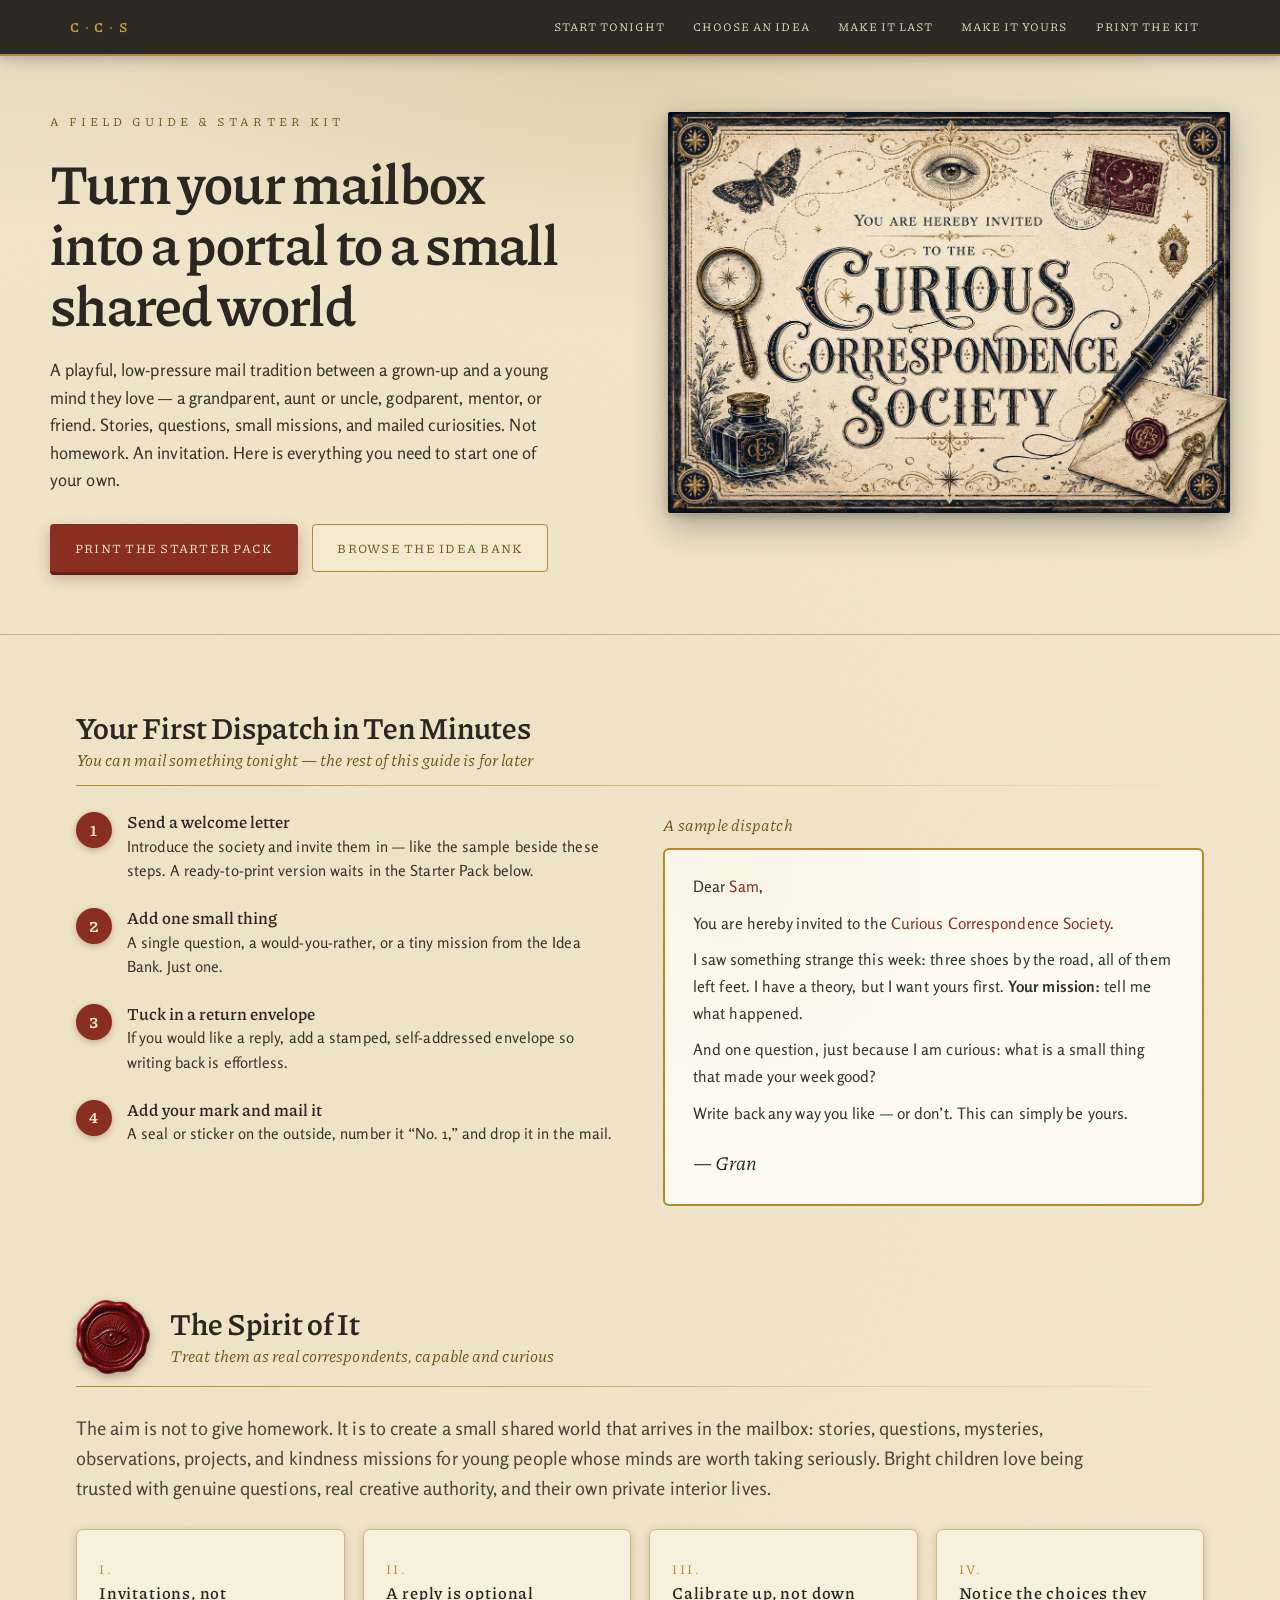
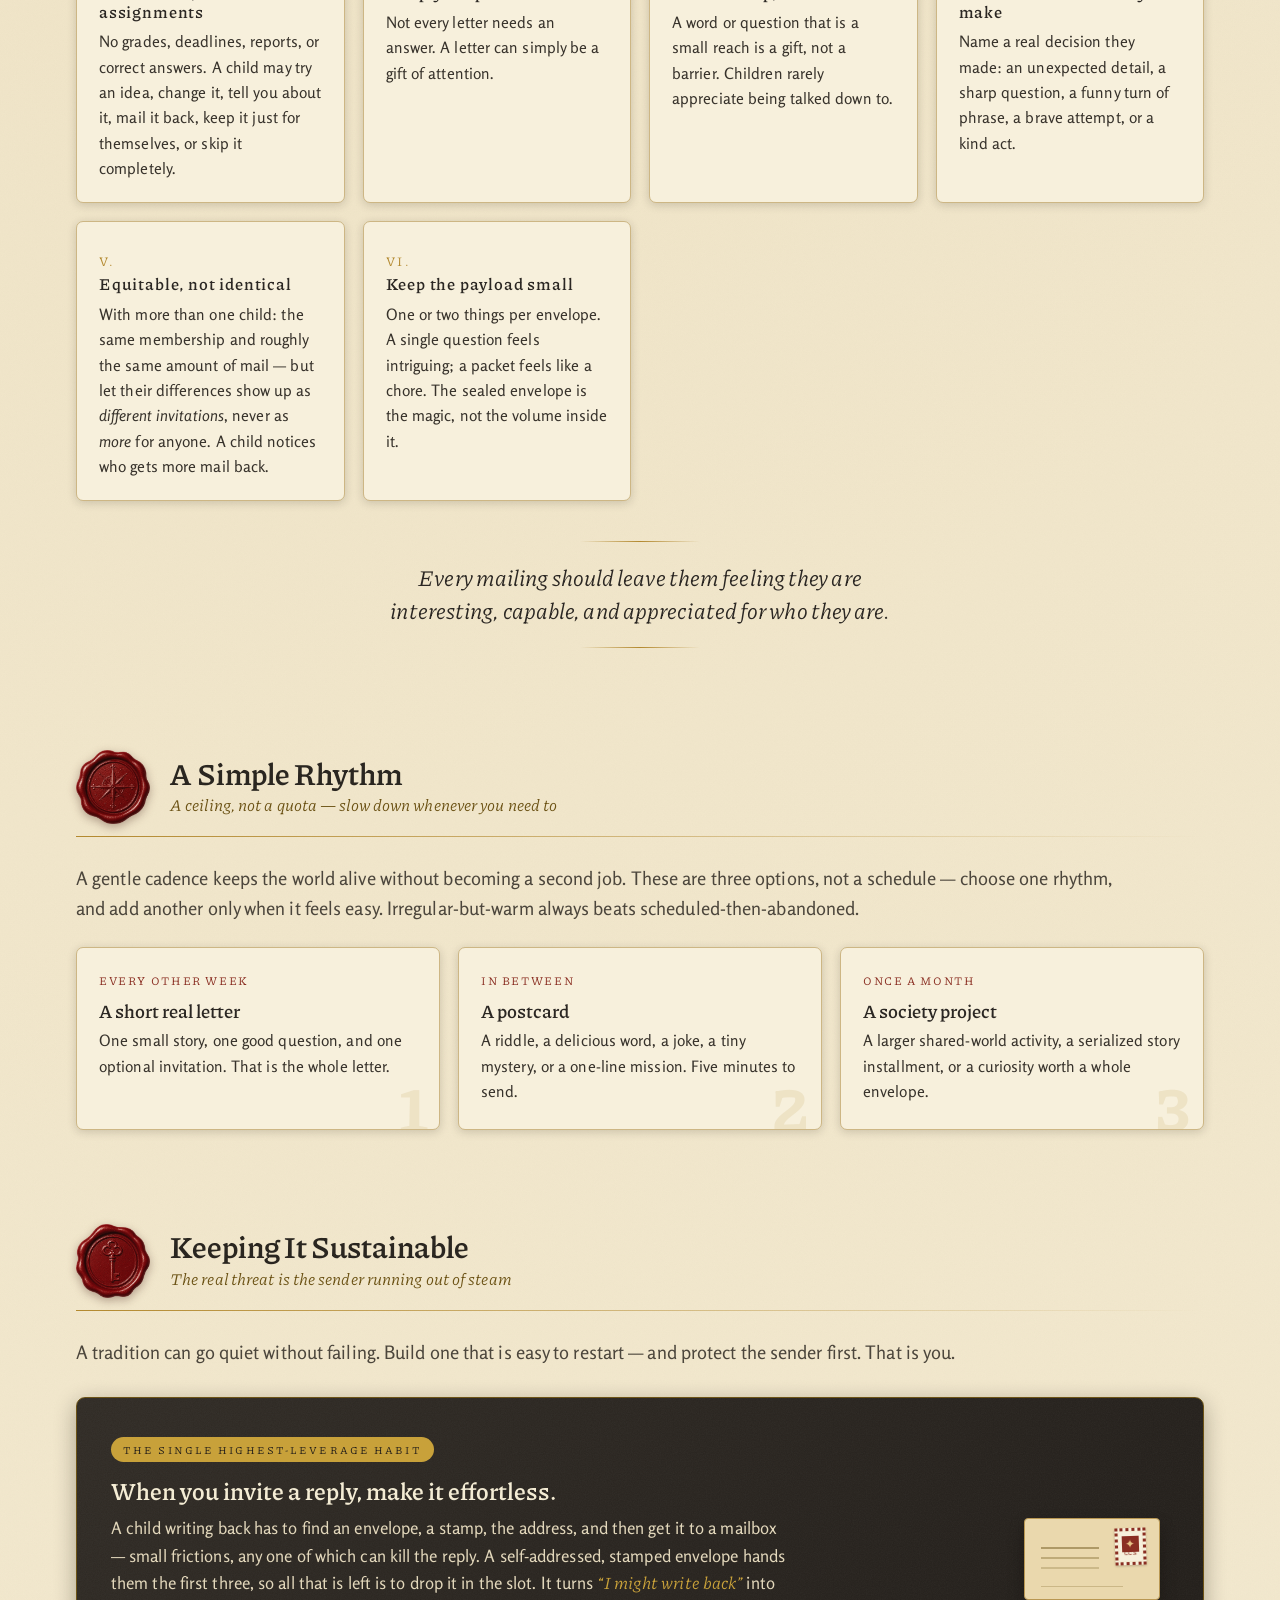
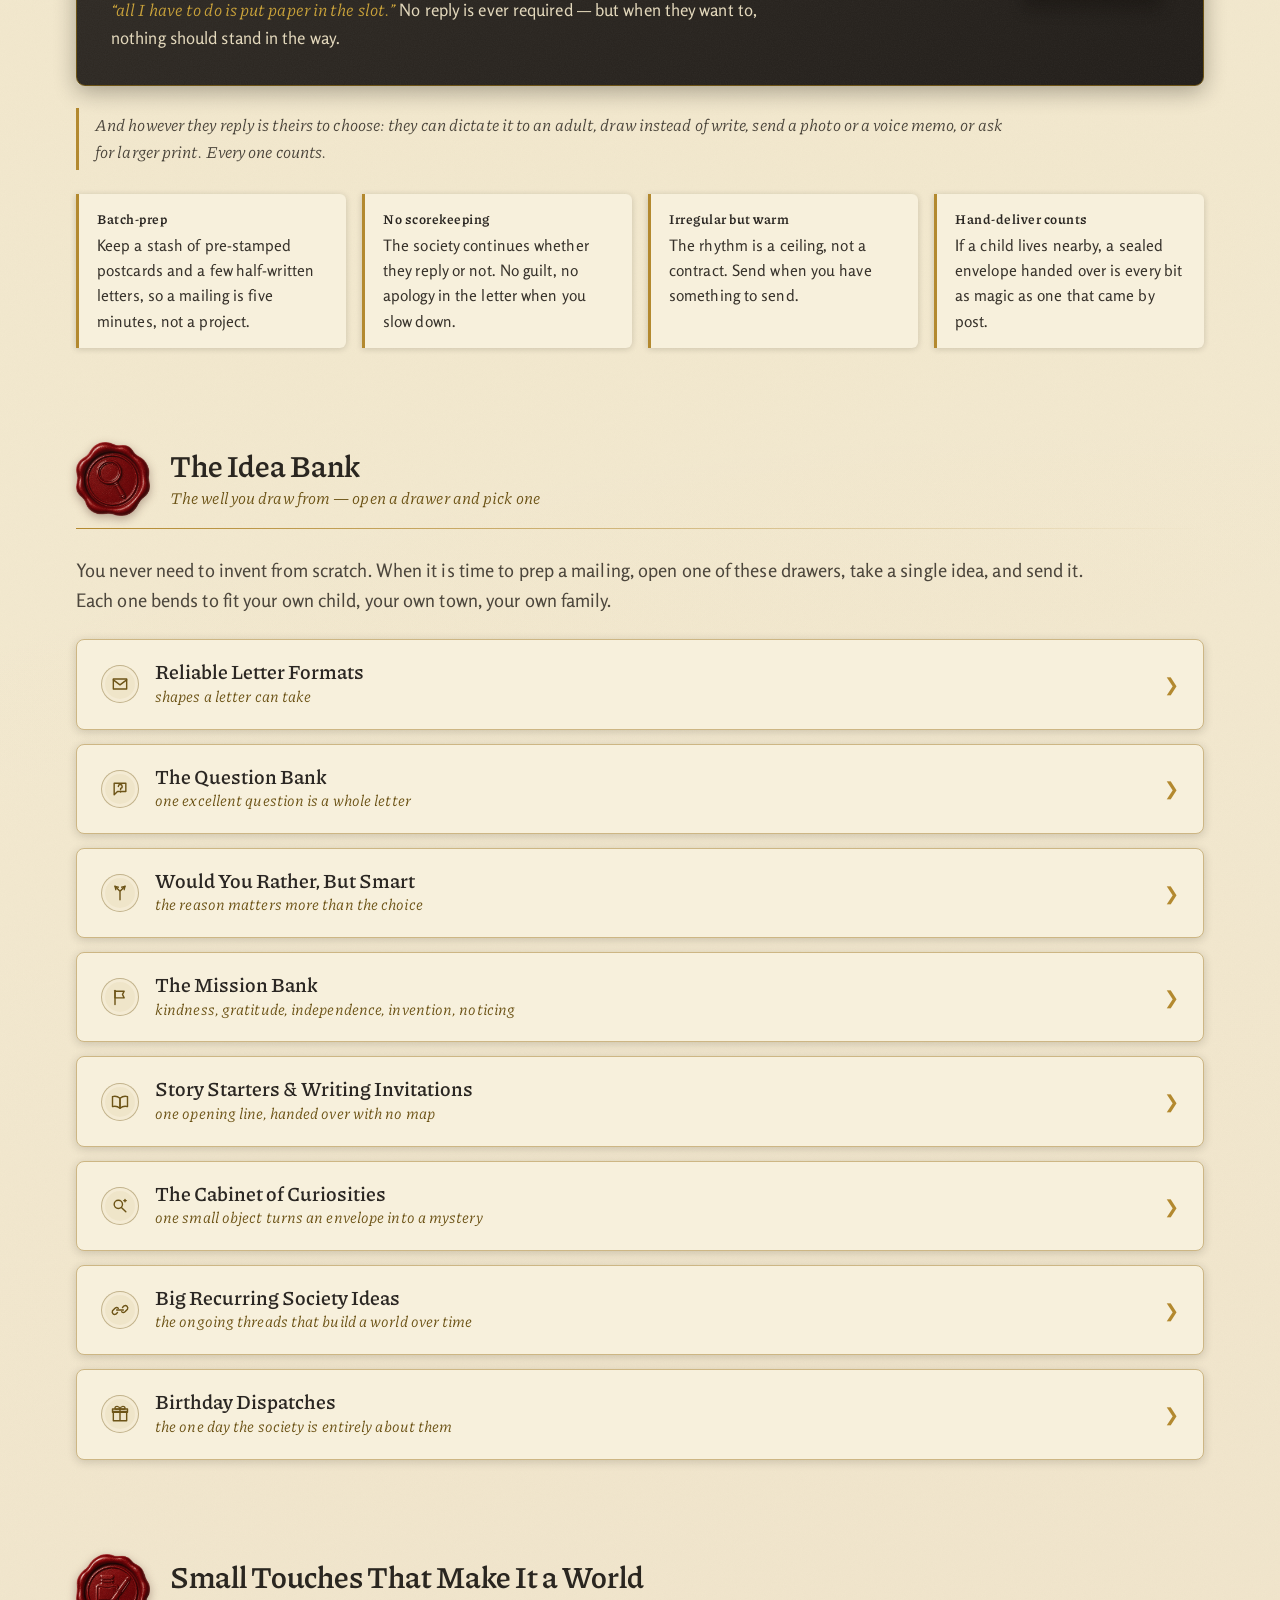
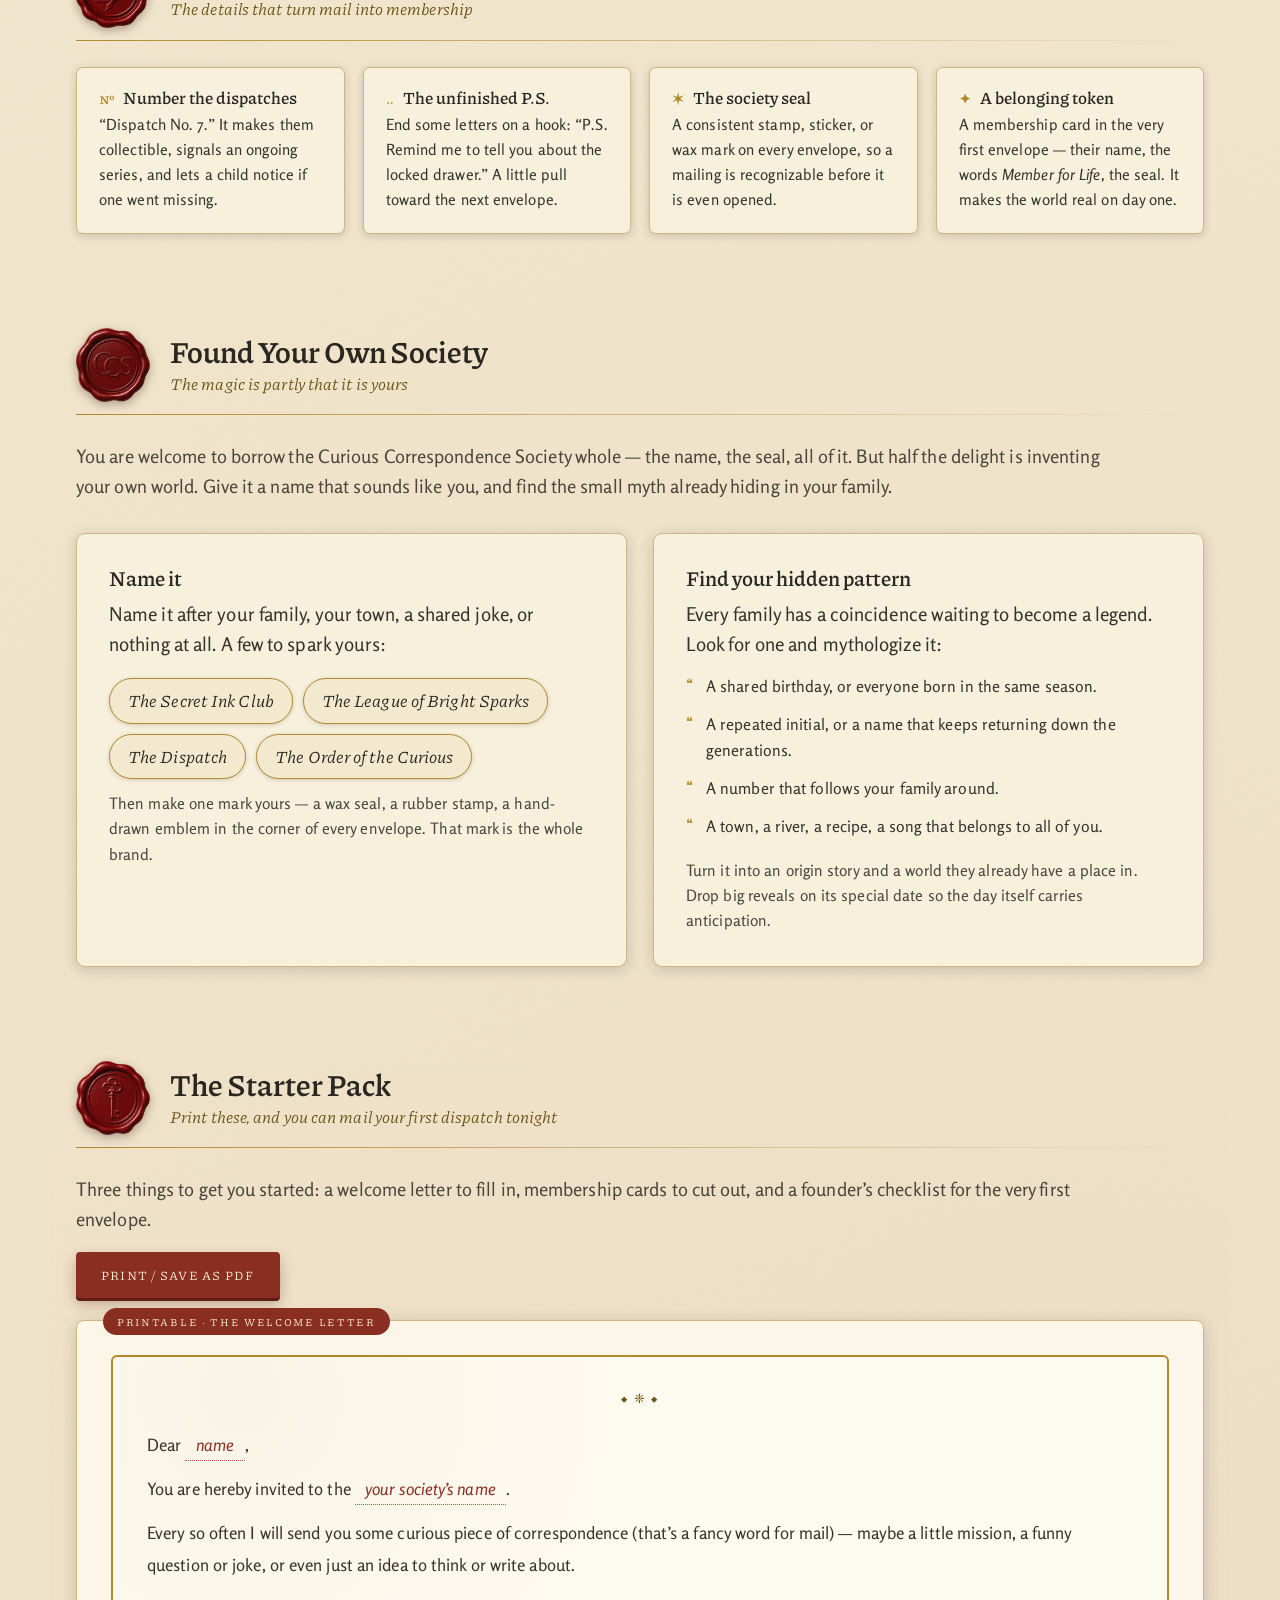
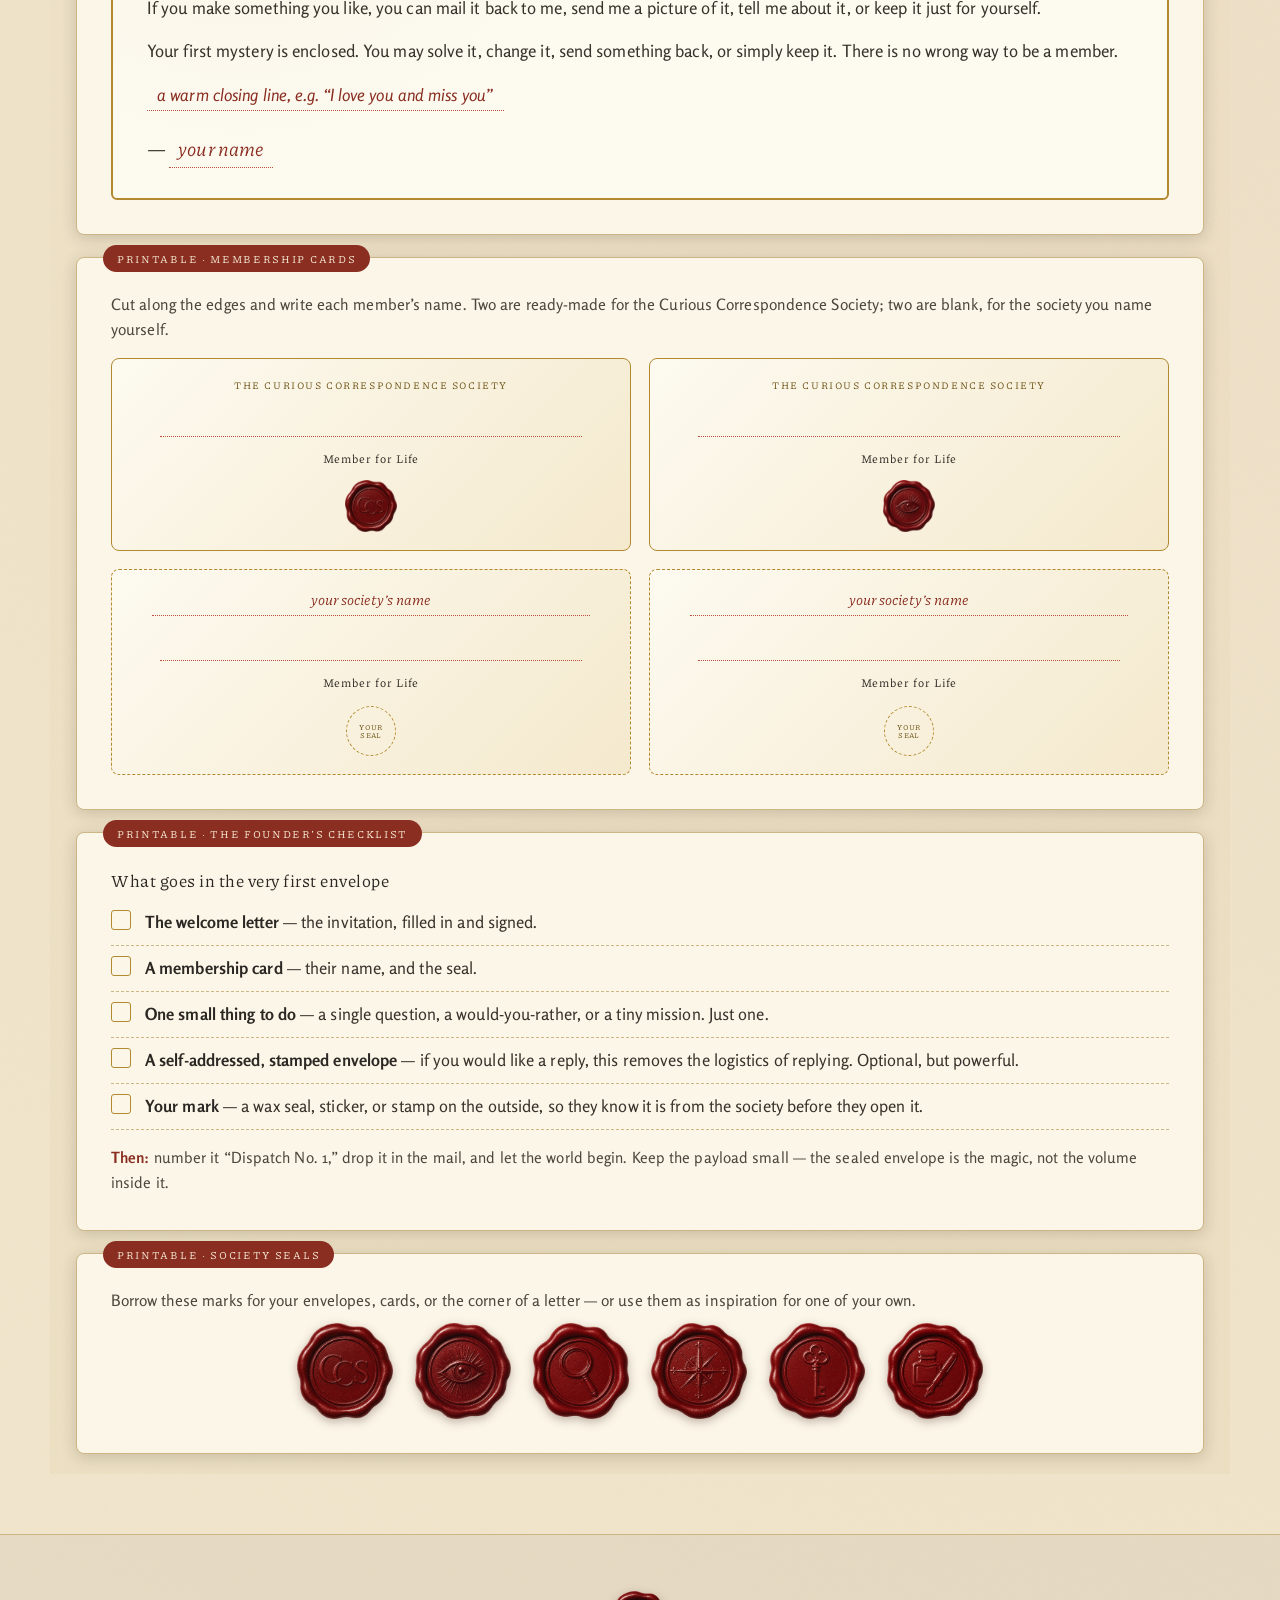
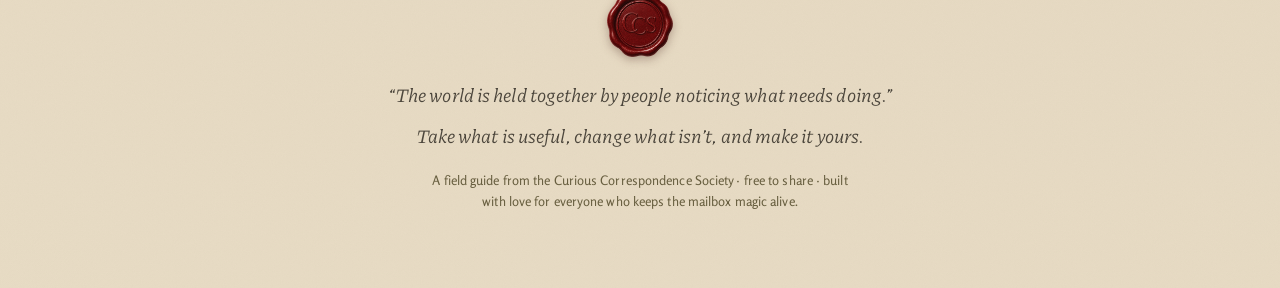
==== commit 5a5bd35c: "Close the Reliable Letter Formats drawer, and build from this repo That drawer carried a stray open " ====
--- a/index.html
+++ b/index.html
@@ -445,7 +445,7 @@
   <div class="bank">
 
     <!-- Letter formats -->
-    <details class="cat" open>
+    <details class="cat">
       <summary><span class="icn" aria-hidden="true"><svg viewBox="0 0 24 24" focusable="false"><path d="M4 6h16v12H4z"/><path d="m4 7 8 6 8-6"/></svg></span><div class="cat-t"><h3>Reliable Letter Formats</h3><div class="cap">shapes a letter can take</div></div><span class="chev" aria-hidden="true">❯</span></summary>
       <div class="cat-body">
         <div class="fmt"><h4>The Mystery Envelope</h4><p>Begin: “I saw something strange this week…” Give three clues and invite them to solve what happened.</p></div>
